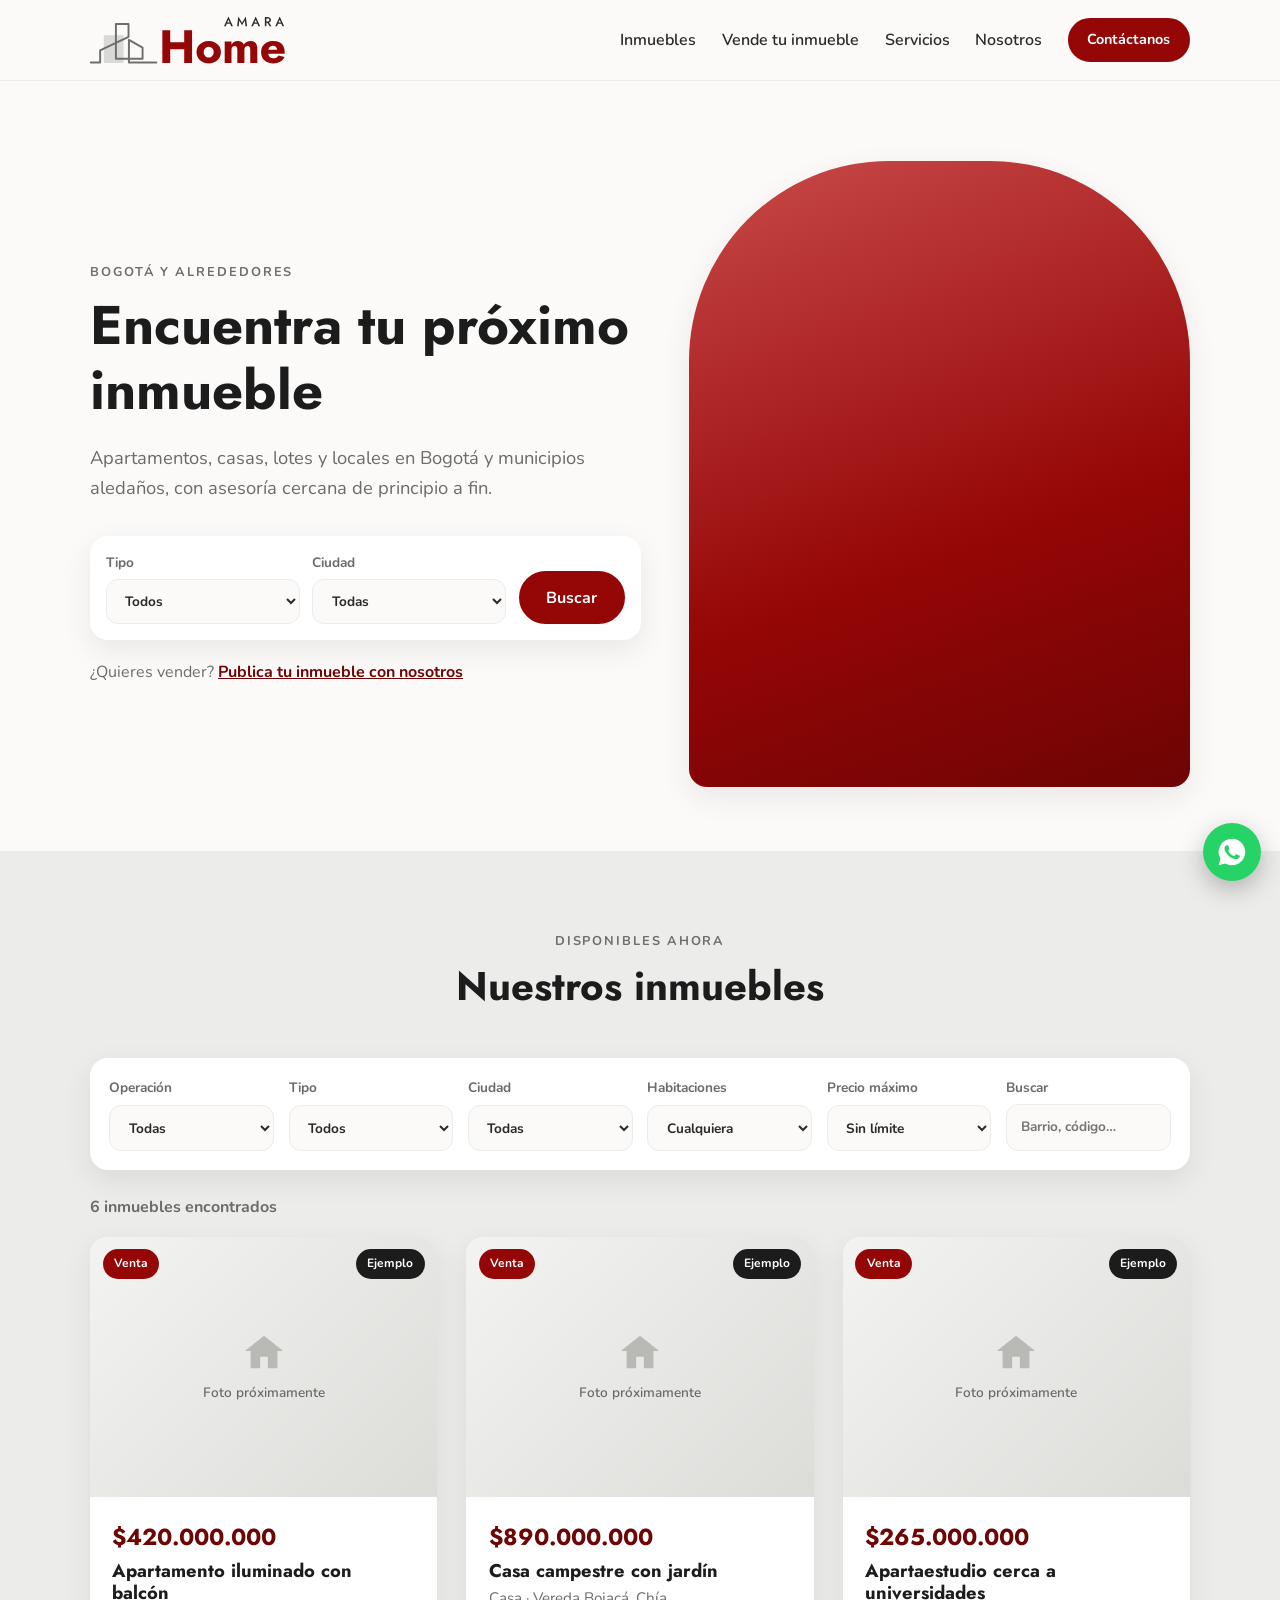
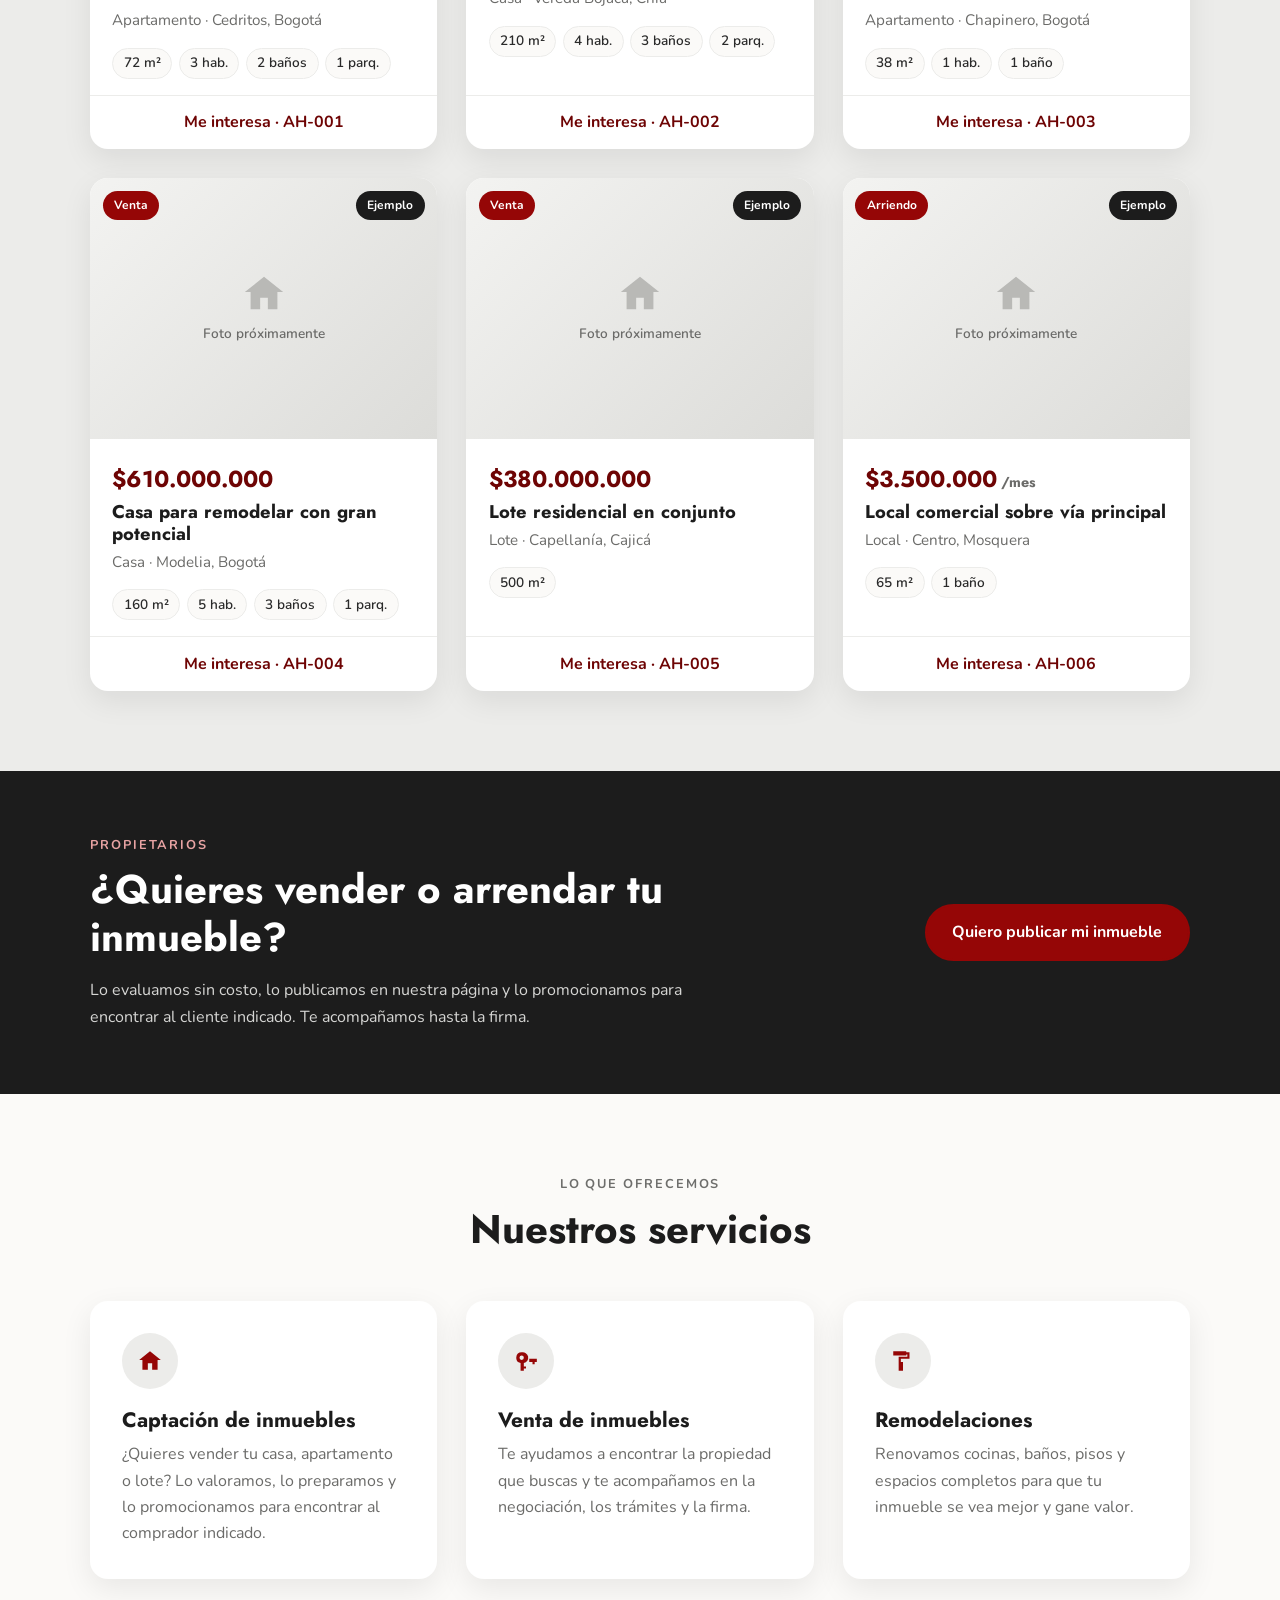
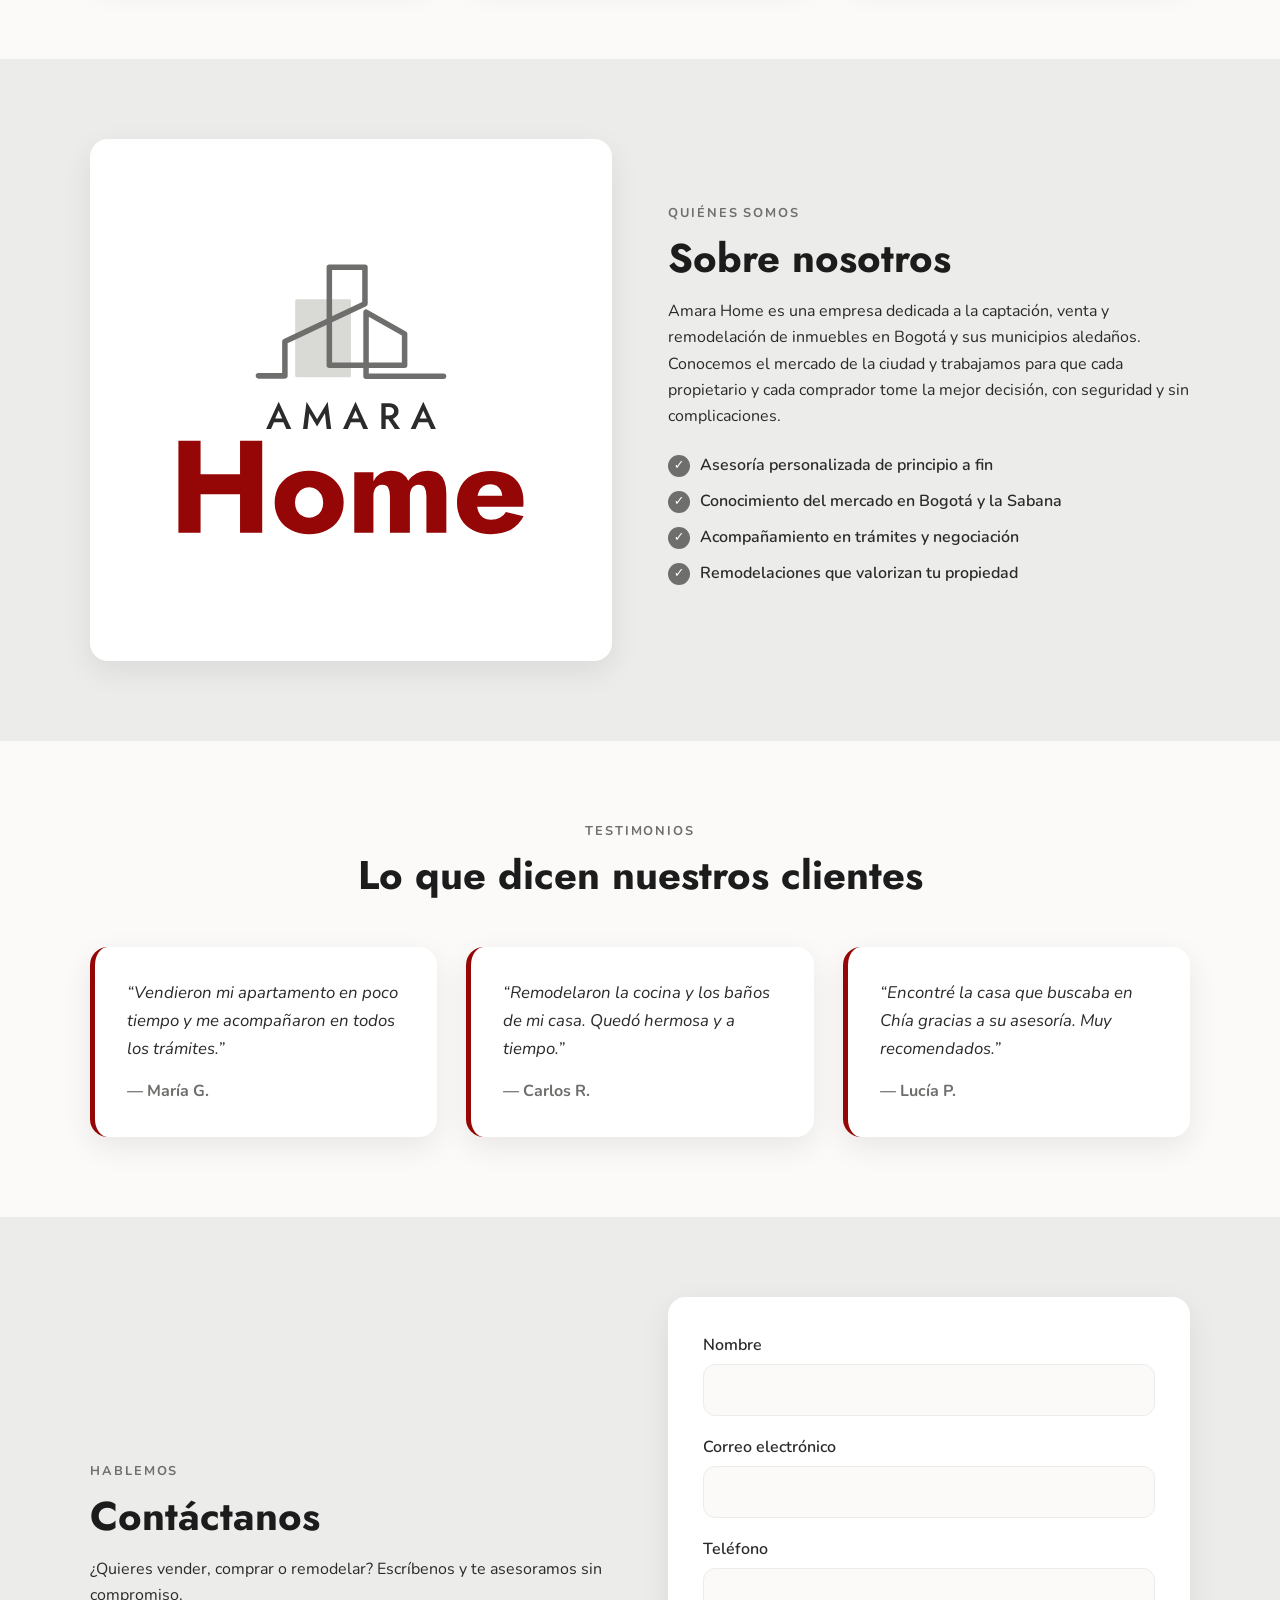
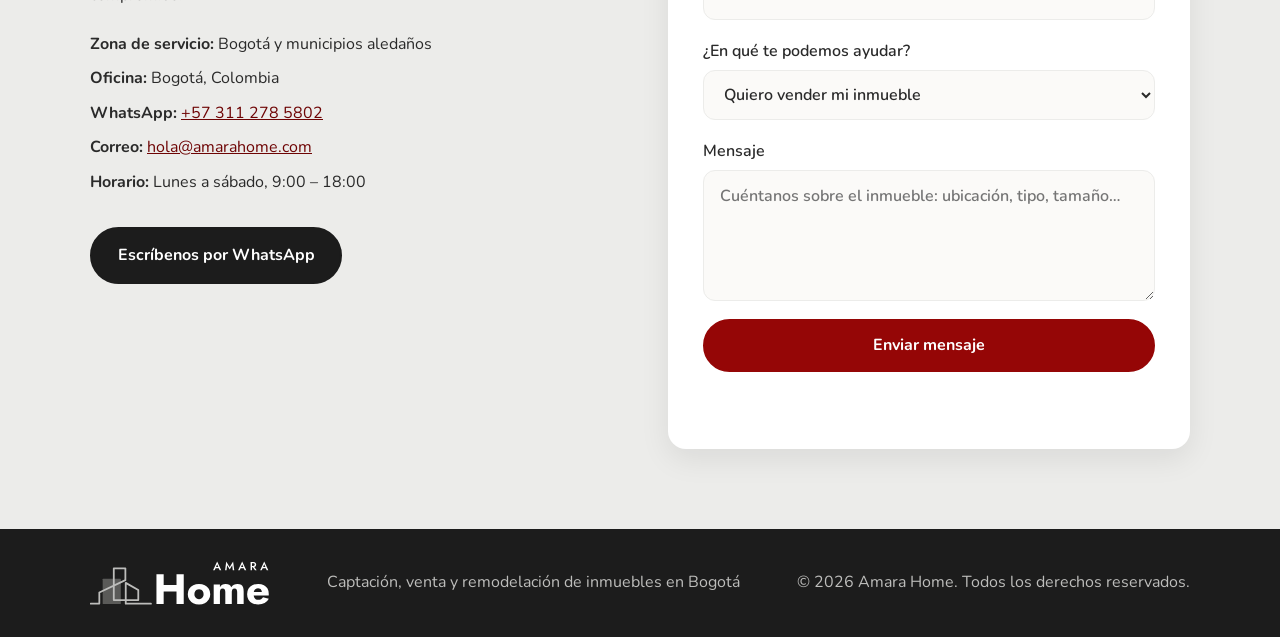
==== index.html @ 2cfbc190 "Usar el WhatsApp real de Amara Home (+57 311 278 5802) Actualiza la página, el manual de marca y los" ====
<!DOCTYPE html>
<html lang="es">
<head>
  <meta charset="UTF-8">
  <meta name="viewport" content="width=device-width, initial-scale=1.0">
  <title>Amara Home | Inmuebles y remodelaciones en Bogotá</title>
  <meta name="description" content="Amara Home: captación, venta y remodelación de inmuebles en Bogotá y municipios aledaños. Te acompañamos en cada paso.">
  <link rel="preconnect" href="https://fonts.googleapis.com">
  <link rel="preconnect" href="https://fonts.gstatic.com" crossorigin>
  <link href="https://fonts.googleapis.com/css2?family=Jost:wght@500;600;700&family=Nunito:wght@400;600;700&display=swap" rel="stylesheet">
  <link rel="icon" type="image/svg+xml" href="img/marca/amara-home-icono-rojo.svg">
  <link rel="icon" type="image/png" sizes="32x32" href="img/marca/favicon-32.png">
  <link rel="apple-touch-icon" href="img/marca/favicon-180.png">
  <meta name="theme-color" content="#950606">
  <link rel="stylesheet" href="styles.css">
</head>
<body>

  <!-- ===== Encabezado ===== -->
  <header class="header">
    <div class="container header__inner">
      <a href="#inicio" class="logo"><img src="img/marca/amara-home-horizontal.svg" alt="Amara Home" class="logo__img"></a>
      <button class="nav-toggle" aria-label="Abrir menú" aria-expanded="false">
        <span></span><span></span><span></span>
      </button>
      <nav class="nav">
        <a href="#inmuebles">Inmuebles</a>
        <a href="#vender">Vende tu inmueble</a>
        <a href="#servicios">Servicios</a>
        <a href="#nosotros">Nosotros</a>
        <a href="#contacto" class="btn btn--small">Contáctanos</a>
      </nav>
    </div>
  </header>

  <main>
    <!-- ===== Portada ===== -->
    <section class="hero" id="inicio">
      <div class="container hero__inner">
        <div class="hero__text">
          <p class="eyebrow">Bogotá y alrededores</p>
          <h1>Encuentra tu próximo inmueble</h1>
          <p class="hero__lead">Apartamentos, casas, lotes y locales en Bogotá y municipios aledaños, con asesoría cercana de principio a fin.</p>
          <form class="search" id="hero-search">
            <label class="search__field">Tipo
              <select name="tipo" data-options="tipo"><option value="">Todos</option></select>
            </label>
            <label class="search__field">Ciudad
              <select name="ciudad" data-options="ciudad"><option value="">Todas</option></select>
            </label>
            <button type="submit" class="btn">Buscar</button>
          </form>
          <p class="hero__alt">¿Quieres vender? <a href="#vender">Publica tu inmueble con nosotros</a></p>
        </div>
        <div class="hero__image" role="img" aria-label="Inmueble de Amara Home"></div>
      </div>
    </section>

    <!-- ===== Inmuebles ===== -->
    <section class="section section--alt" id="inmuebles">
      <div class="container">
        <div class="section__head">
          <p class="eyebrow">Disponibles ahora</p>
          <h2>Nuestros inmuebles</h2>
        </div>
        <form class="filters" id="filters">
          <label>Operación
            <select name="operacion" data-options="operacion"><option value="">Todas</option></select>
          </label>
          <label>Tipo
            <select name="tipo" data-options="tipo"><option value="">Todos</option></select>
          </label>
          <label>Ciudad
            <select name="ciudad" data-options="ciudad"><option value="">Todas</option></select>
          </label>
          <label>Habitaciones
            <select name="habitaciones">
              <option value="">Cualquiera</option>
              <option value="1">1 o más</option>
              <option value="2">2 o más</option>
              <option value="3">3 o más</option>
              <option value="4">4 o más</option>
            </select>
          </label>
          <label>Precio máximo
            <select name="precioMax">
              <option value="">Sin límite</option>
              <option value="300000000">$300 millones</option>
              <option value="500000000">$500 millones</option>
              <option value="800000000">$800 millones</option>
              <option value="1200000000">$1.200 millones</option>
            </select>
          </label>
          <label>Buscar
            <input type="search" name="texto" placeholder="Barrio, código…">
          </label>
        </form>
        <p class="results-count" id="results-count" role="status"></p>
        <div class="listings" id="listings"></div>
      </div>
    </section>

    <!-- ===== Vende tu inmueble ===== -->
    <section class="cta" id="vender">
      <div class="container cta__inner">
        <div>
          <p class="eyebrow">Propietarios</p>
          <h2>¿Quieres vender o arrendar tu inmueble?</h2>
          <p>Lo evaluamos sin costo, lo publicamos en nuestra página y lo promocionamos para encontrar al cliente indicado. Te acompañamos hasta la firma.</p>
        </div>
        <a class="btn" href="#contacto" data-interes="Vender mi inmueble">Quiero publicar mi inmueble</a>
      </div>
    </section>

    <!-- ===== Servicios ===== -->
    <section class="section" id="servicios">
      <div class="container">
        <div class="section__head">
          <p class="eyebrow">Lo que ofrecemos</p>
          <h2>Nuestros servicios</h2>
        </div>
        <div class="cards">
          <article class="card">
            <div class="card__icon" aria-hidden="true">
              <svg viewBox="0 0 24 24"><path d="M12 3 2 11h3v9h5v-6h4v6h5v-9h3z"/></svg>
            </div>
            <h3>Captación de inmuebles</h3>
            <p>¿Quieres vender tu casa, apartamento o lote? Lo valoramos, lo preparamos y lo promocionamos para encontrar al comprador indicado.</p>
          </article>
          <article class="card">
            <div class="card__icon" aria-hidden="true">
              <svg viewBox="0 0 24 24"><path d="M8 4a5 5 0 0 0-1 9.9V21h3v-2h2v-2h-2v-3.1A5 5 0 0 0 8 4zm0 3a2 2 0 1 1 0 4 2 2 0 0 1 0-4zm7 3h7v3h-2v2h-2v-2h-3z"/></svg>
            </div>
            <h3>Venta de inmuebles</h3>
            <p>Te ayudamos a encontrar la propiedad que buscas y te acompañamos en la negociación, los trámites y la firma.</p>
          </article>
          <article class="card">
            <div class="card__icon" aria-hidden="true">
              <svg viewBox="0 0 24 24"><path d="M3 3h12v4H3zM15 4h3v6h-8v3h2v8H8v-8h0V8h8V6h-1z"/></svg>
            </div>
            <h3>Remodelaciones</h3>
            <p>Renovamos cocinas, baños, pisos y espacios completos para que tu inmueble se vea mejor y gane valor.</p>
          </article>
        </div>
      </div>
    </section>

    <!-- ===== Nosotros ===== -->
    <section class="section section--alt" id="nosotros">
      <div class="container split">
        <div class="about__image"><img src="img/marca/amara-home-vertical.svg" alt="Logo de Amara Home"></div>
        <div>
          <p class="eyebrow">Quiénes somos</p>
          <h2>Sobre nosotros</h2>
          <p>Amara Home es una empresa dedicada a la captación, venta y remodelación de inmuebles en Bogotá y sus municipios aledaños. Conocemos el mercado de la ciudad y trabajamos para que cada propietario y cada comprador tome la mejor decisión, con seguridad y sin complicaciones.</p>
          <ul class="checklist">
            <li>Asesoría personalizada de principio a fin</li>
            <li>Conocimiento del mercado en Bogotá y la Sabana</li>
            <li>Acompañamiento en trámites y negociación</li>
            <li>Remodelaciones que valorizan tu propiedad</li>
          </ul>
        </div>
      </div>
    </section>

    <!-- ===== Opiniones ===== -->
    <section class="section" id="opiniones">
      <div class="container">
        <div class="section__head">
          <p class="eyebrow">Testimonios</p>
          <h2>Lo que dicen nuestros clientes</h2>
        </div>
        <div class="cards">
          <blockquote class="quote">
            <p>“Vendieron mi apartamento en poco tiempo y me acompañaron en todos los trámites.”</p>
            <cite>— María G.</cite>
          </blockquote>
          <blockquote class="quote">
            <p>“Remodelaron la cocina y los baños de mi casa. Quedó hermosa y a tiempo.”</p>
            <cite>— Carlos R.</cite>
          </blockquote>
          <blockquote class="quote">
            <p>“Encontré la casa que buscaba en Chía gracias a su asesoría. Muy recomendados.”</p>
            <cite>— Lucía P.</cite>
          </blockquote>
        </div>
      </div>
    </section>

    <!-- ===== Contacto ===== -->
    <section class="section section--alt" id="contacto">
      <div class="container split">
        <div>
          <p class="eyebrow">Hablemos</p>
          <h2>Contáctanos</h2>
          <p>¿Quieres vender, comprar o remodelar? Escríbenos y te asesoramos sin compromiso.</p>
          <ul class="contact-list">
            <li><strong>Zona de servicio:</strong> Bogotá y municipios aledaños</li>
            <li><strong>Oficina:</strong> Bogotá, Colombia</li>
            <li><strong>WhatsApp:</strong> <a href="https://wa.me/573112785802" data-whatsapp target="_blank" rel="noopener">+57 311 278 5802</a></li>
            <li><strong>Correo:</strong> <a href="mailto:hola@amarahome.com">hola@amarahome.com</a></li>
            <li><strong>Horario:</strong> Lunes a sábado, 9:00 – 18:00</li>
          </ul>
          <a class="btn btn--whatsapp" data-whatsapp href="https://wa.me/573112785802" target="_blank" rel="noopener">Escríbenos por WhatsApp</a>
        </div>
        <form class="form" id="contact-form">
          <label>Nombre
            <input type="text" name="nombre" required>
          </label>
          <label>Correo electrónico
            <input type="email" name="correo" required>
          </label>
          <label>Teléfono
            <input type="tel" name="telefono">
          </label>
          <label>¿En qué te podemos ayudar?
            <select name="interes" required>
              <option value="Vender mi inmueble">Quiero vender mi inmueble</option>
              <option value="Comprar un inmueble">Quiero comprar o arrendar un inmueble</option>
              <option value="Remodelación">Quiero remodelar</option>
              <option value="Otra consulta">Otra consulta</option>
            </select>
          </label>
          <label>Mensaje
            <textarea name="mensaje" rows="4" placeholder="Cuéntanos sobre el inmueble: ubicación, tipo, tamaño…" required></textarea>
          </label>
          <button type="submit" class="btn">Enviar mensaje</button>
          <p class="form__note" id="form-note" role="status"></p>
        </form>
      </div>
    </section>
  </main>

  <!-- ===== Pie de página ===== -->
  <footer class="footer">
    <div class="container footer__inner">
      <img src="img/marca/amara-home-horizontal-blanco.svg" alt="Amara Home" class="footer__logo">
      <p>Captación, venta y remodelación de inmuebles en Bogotá</p>
      <p>&copy; <span id="year"></span> Amara Home. Todos los derechos reservados.</p>
    </div>
  </footer>

  <!-- ===== Botón flotante de WhatsApp ===== -->
  <a class="wa-float" data-whatsapp href="https://wa.me/573112785802" target="_blank" rel="noopener" aria-label="Escríbenos por WhatsApp">
    <svg viewBox="0 0 24 24" aria-hidden="true"><path d="M12 2a10 10 0 0 0-8.6 15.1L2 22l5-1.3A10 10 0 1 0 12 2zm5.3 14.1c-.2.6-1.3 1.2-1.8 1.2-.5.1-1 .2-3.3-.7-2.8-1.1-4.6-4-4.7-4.2-.1-.2-1.1-1.5-1.1-2.9s.7-2 1-2.3c.2-.3.5-.3.7-.3h.5c.2 0 .4 0 .6.5l.8 2c.1.2.1.4 0 .5l-.3.5-.4.4c-.1.1-.3.3-.1.6.2.3.8 1.3 1.7 2.1 1.2 1 2.1 1.3 2.4 1.5.3.1.5.1.6-.1l.9-1.1c.2-.3.4-.2.6-.1l1.9.9c.3.1.5.2.5.3.1.2.1.7-.1 1.3z"/></svg>
  </a>

  <!-- ===== Detalle del inmueble ===== -->
  <dialog class="modal" id="modal" aria-labelledby="modal-title">
    <button class="modal__close" id="modal-close" aria-label="Cerrar">&times;</button>
    <div id="modal-body"></div>
  </dialog>

  <script src="inmuebles.js"></script>
  <script src="script.js"></script>
</body>
</html>
---- styles.css ----
/* ===== Paleta Amara Home: rojo #950606, gris, blanco y negro ===== */
:root {
  --bg: #fbfaf8;
  --gray-light: #ececea;
  --clay: #950606;
  --clay-dark: #6e0404;
  --clay-light: #e8a3a3;
  --gray: #6e6e6c;
  --black: #1c1c1c;
  --text: #2a2a2a;
  --muted: #6b6b69;
  --white: #ffffff;
  --radius: 18px;
  --shadow: 0 10px 30px rgba(0, 0, 0, 0.08);
}

* { box-sizing: border-box; margin: 0; padding: 0; }

html { scroll-behavior: smooth; }

body {
  font-family: "Nunito", system-ui, sans-serif;
  color: var(--text);
  background: var(--bg);
  line-height: 1.65;
}

h1, h2, h3 {
  font-family: "Jost", "Nunito", system-ui, sans-serif;
  color: var(--black);
  line-height: 1.2;
}
h1 { font-size: clamp(2.1rem, 5vw, 3.4rem); }
h2 { font-size: clamp(1.8rem, 4vw, 2.5rem); margin-bottom: 1rem; }
h3 { font-size: 1.3rem; margin-bottom: .5rem; }

a { color: var(--clay-dark); }

.container { width: min(1100px, 100% - 2rem); margin-inline: auto; }

.eyebrow {
  text-transform: uppercase;
  letter-spacing: .15em;
  font-size: .8rem;
  font-weight: 700;
  color: var(--gray);
  margin-bottom: .6rem;
}

/* ===== Botones ===== */
.btn {
  display: inline-block;
  background: var(--clay);
  color: var(--white);
  padding: .85rem 1.6rem;
  border-radius: 999px;
  border: 2px solid var(--clay);
  font-weight: 700;
  font-family: inherit;
  font-size: 1rem;
  text-decoration: none;
  cursor: pointer;
  transition: background .2s, transform .2s;
}
.btn:hover { background: var(--clay-dark); border-color: var(--clay-dark); transform: translateY(-2px); }
.btn--outline { background: transparent; color: var(--clay-dark); }
.btn--outline:hover { color: var(--white); }
.btn--small { padding: .5rem 1.1rem; font-size: .9rem; }
.btn--whatsapp { background: var(--black); border-color: var(--black); margin-top: 1.5rem; }
.btn--whatsapp:hover { background: var(--clay-dark); border-color: var(--clay-dark); }

/* ===== Encabezado ===== */
.header {
  position: sticky;
  top: 0;
  z-index: 10;
  background: rgba(251, 250, 248, .92);
  backdrop-filter: blur(8px);
  border-bottom: 1px solid var(--gray-light);
}
.header__inner { display: flex; align-items: center; justify-content: space-between; padding: 1rem 0; }
.logo {
  font-family: "Jost", system-ui, sans-serif;
  font-size: 1.5rem;
  font-weight: 700;
  color: var(--black);
  text-decoration: none;
}
.logo span { color: var(--clay); }
.logo__img { display: block; height: 48px; width: auto; }
.nav { display: flex; align-items: center; gap: 1.6rem; }
.nav a:not(.btn) { color: var(--text); text-decoration: none; font-weight: 600; }
.nav a:not(.btn):hover { color: var(--clay); }

.nav-toggle { display: none; background: none; border: 0; cursor: pointer; padding: .4rem; }
.nav-toggle span { display: block; width: 24px; height: 2px; margin: 5px 0; background: var(--black); transition: .3s; }

/* ===== Portada ===== */
.hero { padding: 5rem 0 4rem; }
.hero__inner { display: grid; grid-template-columns: 1.1fr 1fr; gap: 3rem; align-items: center; }
.hero__lead { font-size: 1.15rem; color: var(--muted); margin: 1.2rem 0 2rem; }
.hero__actions { display: flex; gap: 1rem; flex-wrap: wrap; }
.hero__image {
  aspect-ratio: 4 / 5;
  border-radius: 200px 200px var(--radius) var(--radius);
  box-shadow: var(--shadow);
  /* Reemplaza por: background: url("img/portada.jpg") center/cover; */
  background: linear-gradient(160deg, #c94a4a, var(--clay) 60%, var(--clay-dark));
}

/* ===== Secciones ===== */
.section { padding: 5rem 0; }
.section--alt { background: var(--gray-light); }
.section__head { text-align: center; margin-bottom: 3rem; }

.split { display: grid; grid-template-columns: 1fr 1fr; gap: 3.5rem; align-items: center; }
.split > * { min-width: 0; }
.about__image {
  aspect-ratio: 1;
  border-radius: var(--radius);
  box-shadow: var(--shadow);
  background: var(--white);
  display: grid;
  place-items: center;
  padding: 16%;
}
.about__image img { width: 100%; height: auto; }

.checklist { list-style: none; margin-top: 1.4rem; }
.checklist li { padding-left: 2rem; position: relative; margin-bottom: .6rem; font-weight: 600; }
.checklist li::before {
  content: "✓";
  position: absolute;
  left: 0;
  width: 1.4rem;
  height: 1.4rem;
  border-radius: 50%;
  background: var(--gray);
  color: var(--white);
  font-size: .8rem;
  display: grid;
  place-items: center;
  top: .15rem;
}

/* ===== Tarjetas ===== */
.cards { display: grid; grid-template-columns: repeat(auto-fit, minmax(260px, 1fr)); gap: 1.8rem; }
.card {
  background: var(--white);
  padding: 2rem;
  border-radius: var(--radius);
  box-shadow: var(--shadow);
  transition: transform .25s;
}
.card:hover { transform: translateY(-6px); }
.card p { color: var(--muted); }
.card__icon {
  width: 56px;
  height: 56px;
  border-radius: 50%;
  background: var(--gray-light);
  display: grid;
  place-items: center;
  margin-bottom: 1.2rem;
}
.card__icon svg { width: 26px; height: 26px; fill: var(--clay); }

/* ===== Cómo trabajamos ===== */
.steps { list-style: none; display: grid; grid-template-columns: repeat(auto-fit, minmax(220px, 1fr)); gap: 1.8rem; counter-reset: none; }
.step { text-align: center; padding: 0 .5rem; }
.step p { color: var(--muted); }
.step__num {
  display: grid;
  place-items: center;
  width: 54px;
  height: 54px;
  margin: 0 auto 1rem;
  border-radius: 50%;
  background: var(--clay);
  color: var(--white);
  font-family: "Jost", system-ui, sans-serif;
  font-size: 1.4rem;
  font-weight: 700;
}

/* ===== Buscador de la portada ===== */
.search {
  display: grid;
  grid-template-columns: 1fr 1fr auto;
  gap: .8rem;
  align-items: end;
  background: var(--white);
  padding: 1rem;
  border-radius: var(--radius);
  box-shadow: var(--shadow);
}
.search__field { display: grid; gap: .3rem; font-size: .85rem; font-weight: 700; color: var(--muted); }
.hero__alt { margin-top: 1.2rem; color: var(--muted); }
.hero__alt a { font-weight: 700; }

select, .filters input {
  font: inherit;
  width: 100%;
  padding: .7rem .9rem;
  border: 1.5px solid var(--gray-light);
  border-radius: 12px;
  background: var(--bg);
  color: var(--text);
}
select:focus, .filters input:focus { outline: none; border-color: var(--clay); }

/* ===== Catálogo ===== */
.filters {
  display: grid;
  grid-template-columns: repeat(6, 1fr);
  gap: .9rem;
  background: var(--white);
  padding: 1.2rem;
  border-radius: var(--radius);
  box-shadow: var(--shadow);
}
.filters label { display: grid; gap: .3rem; font-size: .85rem; font-weight: 700; color: var(--muted); }
.results-count { margin: 1.5rem 0 1rem; font-weight: 700; color: var(--muted); }

.listings { display: grid; grid-template-columns: repeat(auto-fill, minmax(300px, 1fr)); gap: 1.8rem; }
.listings__empty { grid-column: 1 / -1; text-align: center; padding: 2rem; background: var(--white); border-radius: var(--radius); }

.listing {
  background: var(--white);
  border-radius: var(--radius);
  box-shadow: var(--shadow);
  overflow: hidden;
  display: flex;
  flex-direction: column;
  transition: transform .25s;
}
.listing:hover { transform: translateY(-6px); }
.listing__open {
  all: unset;
  cursor: pointer;
  display: flex;
  flex-direction: column;
  justify-content: flex-start;
  flex: 1;
}
.listing__open:focus-visible { outline: 3px solid var(--clay); outline-offset: -3px; }
.listing__photo { position: relative; aspect-ratio: 4 / 3; background: var(--gray-light); }
.listing__photo img, .modal__main img { width: 100%; height: 100%; object-fit: cover; display: block; }
.photo-placeholder {
  width: 100%;
  height: 100%;
  display: grid;
  place-content: center;
  justify-items: center;
  gap: .4rem;
  color: var(--muted);
  font-size: .85rem;
  font-weight: 600;
  background: linear-gradient(135deg, #f3f3f1, #dcdcd9);
}
.photo-placeholder svg { width: 46px; height: 46px; fill: #b9b9b6; }
.badge {
  position: absolute;
  top: .8rem;
  left: .8rem;
  background: var(--clay);
  color: var(--white);
  font-size: .75rem;
  font-weight: 700;
  padding: .3rem .7rem;
  border-radius: 999px;
}
.badge--sample { left: auto; right: .8rem; background: var(--black); }
.listing__body { padding: 1.3rem 1.4rem 1rem; }
.listing__body h3 { font-size: 1.15rem; margin: .2rem 0 .3rem; }
.listing__price { font-family: "Jost", system-ui, sans-serif; font-size: 1.45rem; font-weight: 700; color: var(--clay-dark); }
.listing__price small { font-size: .9rem; color: var(--muted); }
.listing__place { color: var(--muted); font-size: .95rem; }
.listing__features { list-style: none; display: flex; flex-wrap: wrap; gap: .4rem; margin-top: .9rem; }
.listing__features li {
  background: var(--bg);
  border: 1px solid var(--gray-light);
  padding: .2rem .65rem;
  border-radius: 999px;
  font-size: .85rem;
  font-weight: 600;
}
.listing__whatsapp {
  display: block;
  text-align: center;
  padding: .85rem;
  border-top: 1px solid var(--gray-light);
  font-weight: 700;
  text-decoration: none;
  color: var(--clay-dark);
}
.listing__whatsapp:hover { background: var(--clay); color: var(--white); }

/* ===== Vende tu inmueble ===== */
.cta { background: var(--black); color: #d6d6d4; padding: 4rem 0; }
.cta h2 { color: var(--white); }
.cta .eyebrow { color: var(--clay-light); }
.cta__inner { display: flex; align-items: center; justify-content: space-between; gap: 2rem; }
.cta__inner > div { max-width: 640px; }
.cta .btn { flex-shrink: 0; }

/* ===== Detalle del inmueble ===== */
.modal {
  border: 0;
  border-radius: var(--radius);
  padding: 0;
  width: min(980px, 100% - 2rem);
  max-height: calc(100% - 2rem);
  margin: auto;
  box-shadow: 0 30px 80px rgba(0, 0, 0, .35);
}
.modal::backdrop { background: rgba(20, 20, 20, .6); }
#modal-body { display: grid; grid-template-columns: 1.2fr 1fr; }
.modal__gallery { background: var(--gray-light); display: flex; flex-direction: column; }
.modal__main { aspect-ratio: 4 / 3; flex: 1; }
.modal__thumbs { display: flex; gap: .5rem; padding: .6rem; overflow-x: auto; }
.modal__thumbs button { border: 0; padding: 0; cursor: pointer; width: 72px; height: 54px; border-radius: 8px; overflow: hidden; flex-shrink: 0; }
.modal__thumbs img { width: 100%; height: 100%; object-fit: cover; }
.modal__info { padding: 2rem; display: grid; gap: .6rem; align-content: start; }
.modal__info h2 { font-size: 1.6rem; margin: 0; }
.modal__info .btn--whatsapp { margin-top: .8rem; text-align: center; }
.modal__close {
  position: absolute;
  top: .7rem;
  right: .7rem;
  z-index: 1;
  width: 40px;
  height: 40px;
  border: 0;
  border-radius: 50%;
  background: var(--white);
  box-shadow: var(--shadow);
  font-size: 1.6rem;
  line-height: 1;
  cursor: pointer;
}

/* ===== WhatsApp flotante ===== */
.wa-float {
  position: fixed;
  right: 1.2rem;
  bottom: 1.2rem;
  z-index: 20;
  width: 58px;
  height: 58px;
  border-radius: 50%;
  background: #25d366;
  display: grid;
  place-items: center;
  box-shadow: 0 8px 24px rgba(0, 0, 0, .25);
  transition: transform .2s;
}
.wa-float:hover { transform: scale(1.08); }
.wa-float svg { width: 32px; height: 32px; fill: var(--white); }

/* ===== Opiniones ===== */
.quote {
  background: var(--white);
  padding: 2rem;
  border-radius: var(--radius);
  box-shadow: var(--shadow);
  border-left: 5px solid var(--clay);
}
.quote p { font-style: italic; font-size: 1.05rem; margin-bottom: 1rem; }
.quote cite { font-style: normal; font-weight: 700; color: var(--gray); }

/* ===== Contacto ===== */
.contact-list { list-style: none; margin-top: 1.4rem; }
.contact-list li { margin-bottom: .5rem; }
.form {
  background: var(--white);
  padding: 2.2rem;
  border-radius: var(--radius);
  box-shadow: var(--shadow);
  display: grid;
  gap: 1.1rem;
}
.form label { display: grid; gap: .35rem; font-weight: 600; }
.form input, .form textarea, .form select {
  font: inherit;
  padding: .75rem 1rem;
  border: 1.5px solid var(--gray-light);
  border-radius: 12px;
  background: var(--bg);
  color: var(--text);
}
.form input:focus, .form textarea:focus, .form select:focus { outline: none; border-color: var(--clay); }
.form__note { color: var(--gray); font-weight: 600; min-height: 1.5em; }

/* ===== Pie ===== */
.footer { background: var(--black); color: #bdbdbb; padding: 2rem 0; }
.footer__inner { display: flex; justify-content: space-between; align-items: center; gap: 1rem; flex-wrap: wrap; }
.footer__logo { height: 44px; width: auto; display: block; }

/* ===== Animación al hacer scroll ===== */
.reveal { opacity: 0; transform: translateY(24px); transition: opacity .7s, transform .7s; }
.reveal.visible { opacity: 1; transform: none; }

/* ===== Móvil ===== */
@media (max-width: 1000px) {
  .filters { grid-template-columns: repeat(3, 1fr); }
}

@media (max-width: 820px) {
  .nav-toggle { display: block; }
  .nav {
    position: absolute;
    top: 100%;
    left: 0;
    right: 0;
    flex-direction: column;
    background: var(--bg);
    padding: 1.5rem;
    gap: 1.2rem;
    border-bottom: 1px solid var(--gray-light);
    display: none;
  }
  .nav.open { display: flex; }
  .nav-toggle[aria-expanded="true"] span:nth-child(1) { transform: translateY(7px) rotate(45deg); }
  .nav-toggle[aria-expanded="true"] span:nth-child(2) { opacity: 0; }
  .nav-toggle[aria-expanded="true"] span:nth-child(3) { transform: translateY(-7px) rotate(-45deg); }

  .hero { padding-top: 3rem; }
  .hero__inner, .split { grid-template-columns: 1fr; gap: 2.5rem; }
  .hero__image { max-width: 380px; width: 100%; margin-inline: auto; }
  .section { padding: 3.5rem 0; }
  .search { grid-template-columns: 1fr 1fr; }
  .search .btn { grid-column: 1 / -1; }
  .filters { grid-template-columns: 1fr 1fr; }
  .listings { grid-template-columns: 1fr; }
  .cta__inner { flex-direction: column; align-items: flex-start; }
  #modal-body { grid-template-columns: 1fr; }
  .modal__info { padding: 1.5rem; }
}

@media (prefers-reduced-motion: reduce) {
  html { scroll-behavior: auto; }
  .reveal { opacity: 1; transform: none; transition: none; }
}
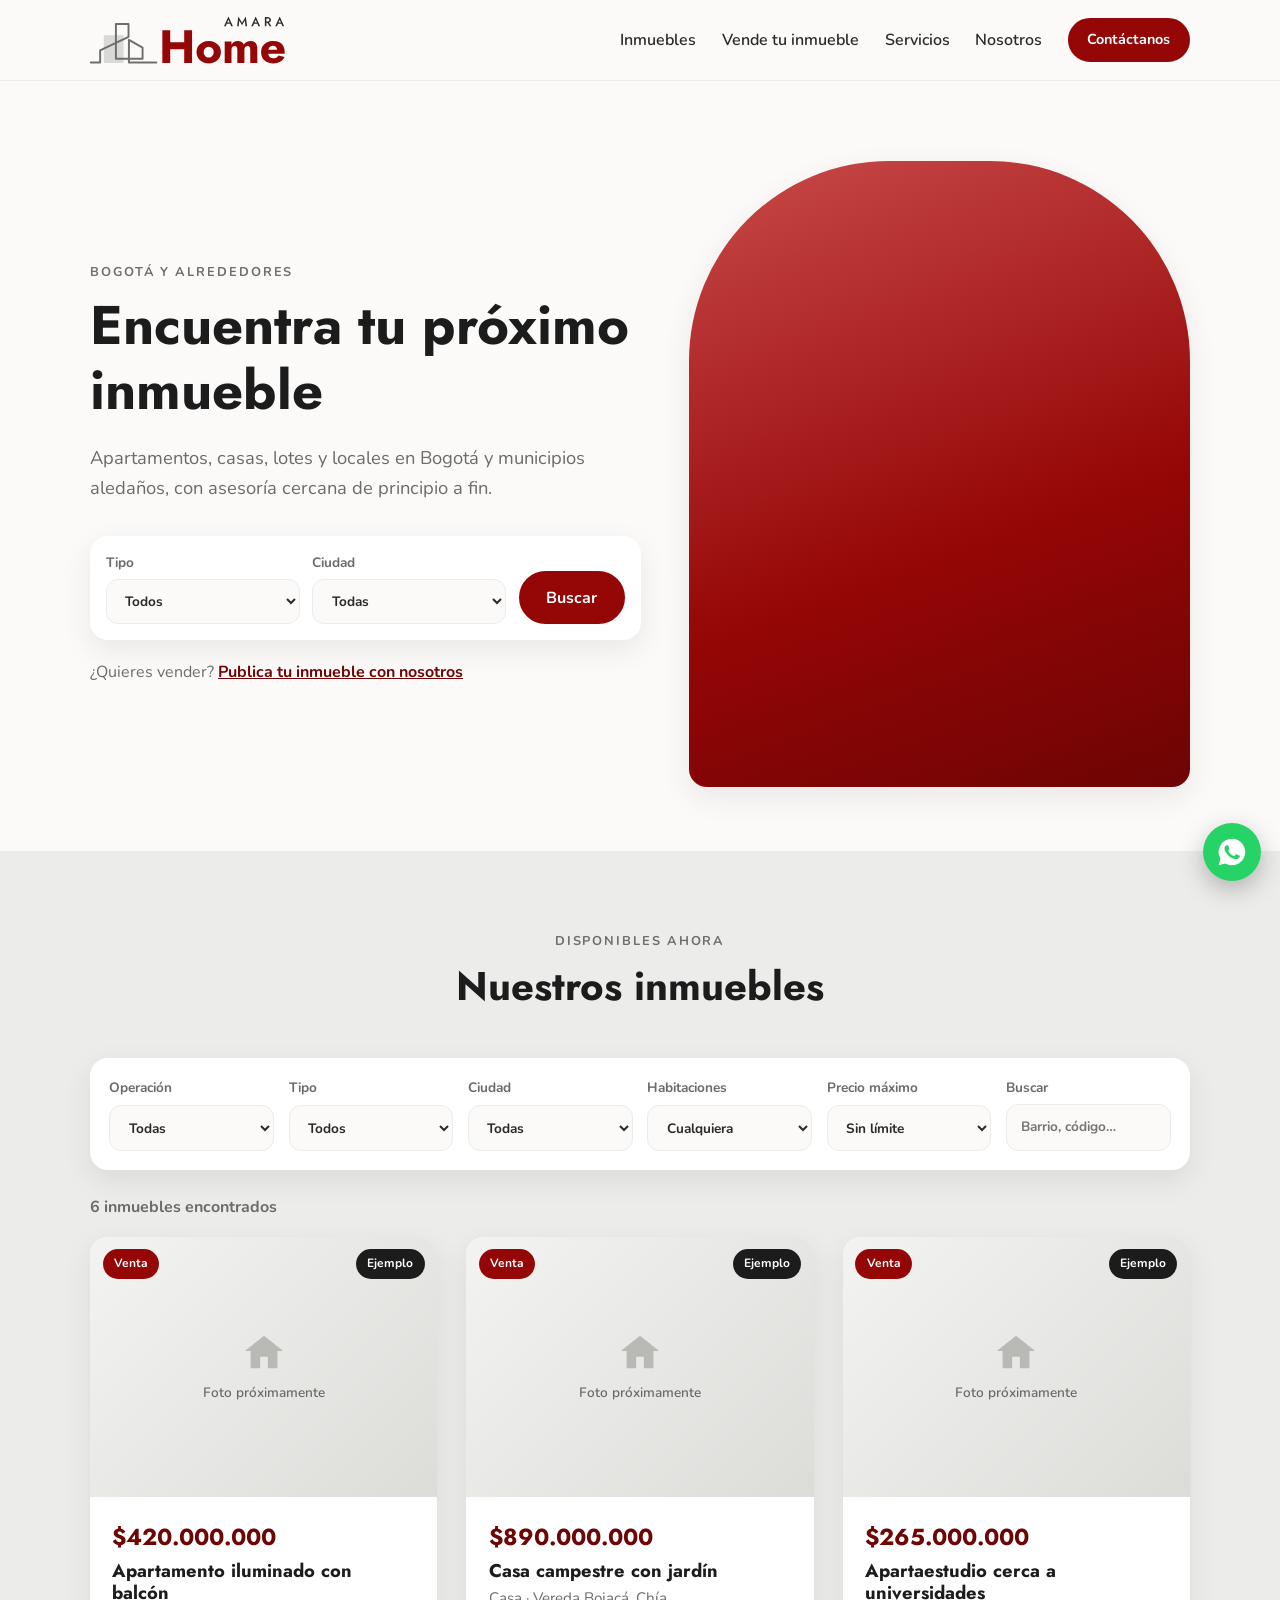
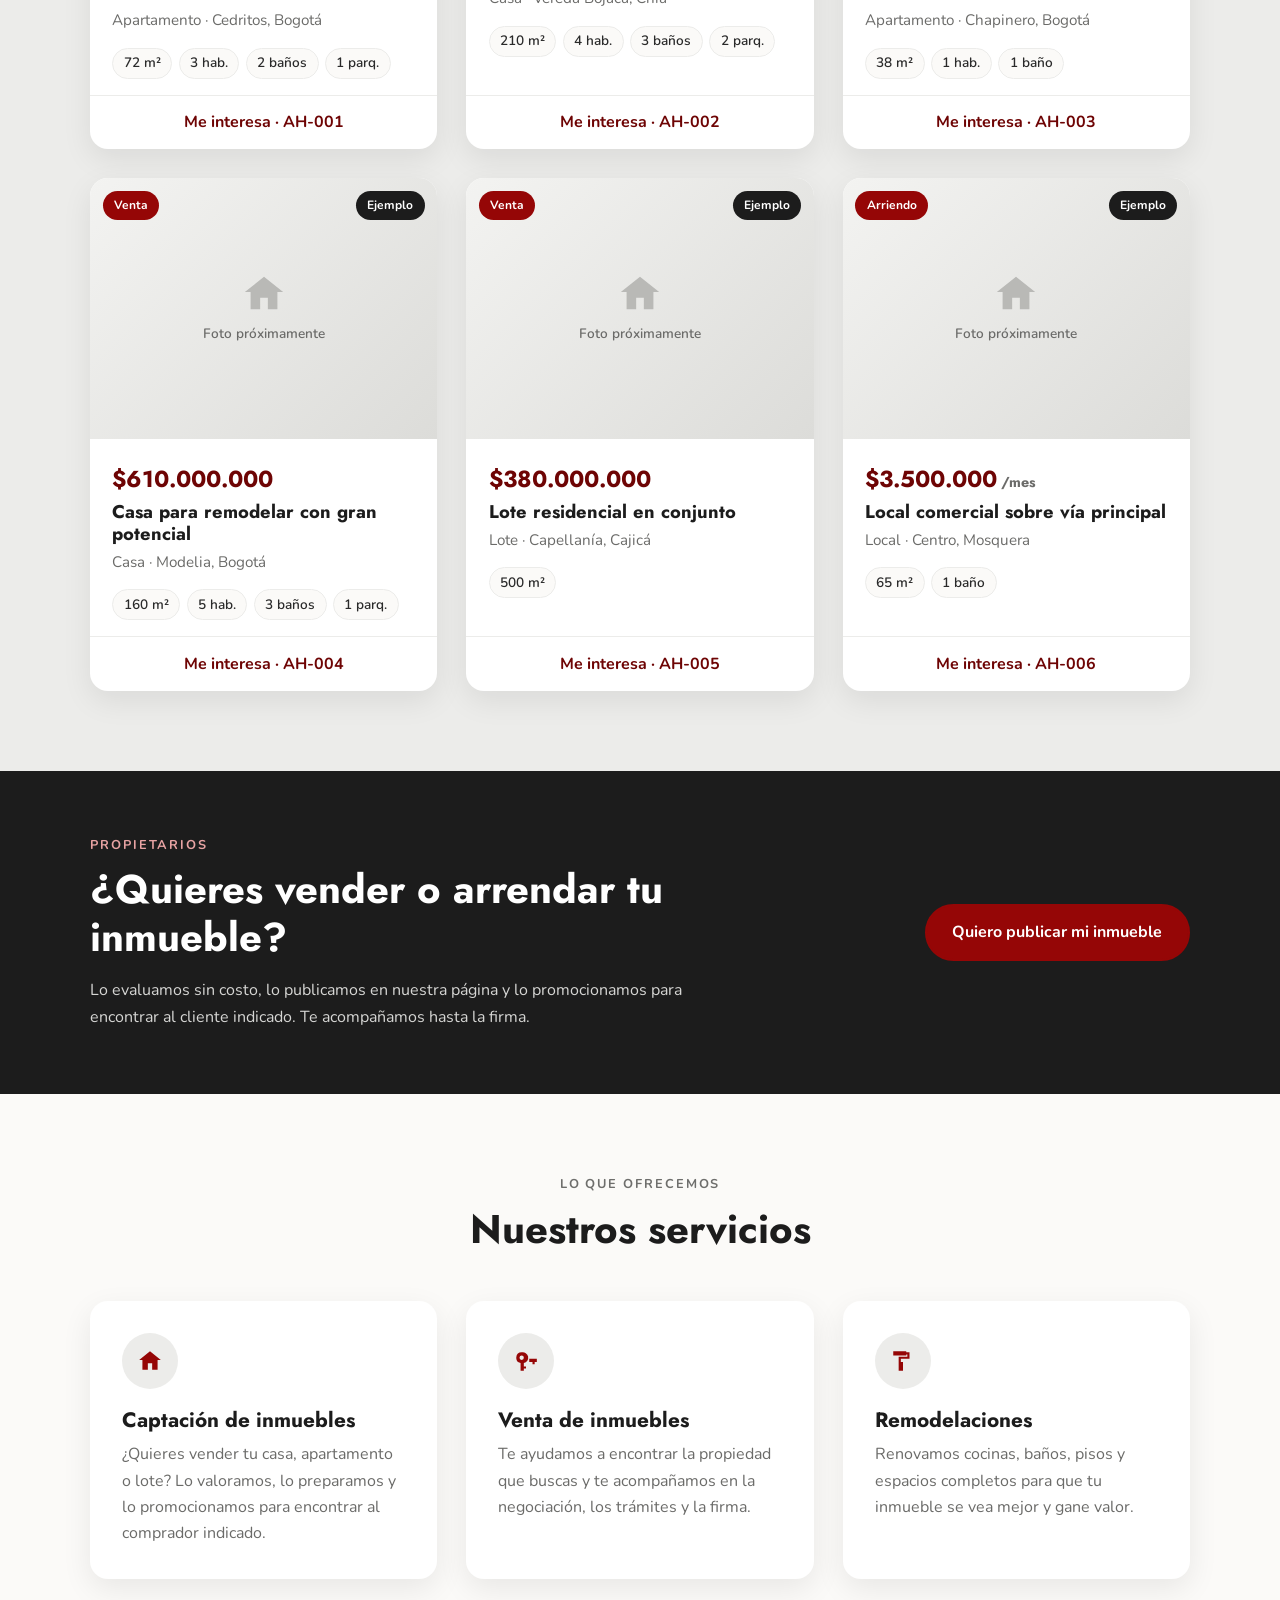
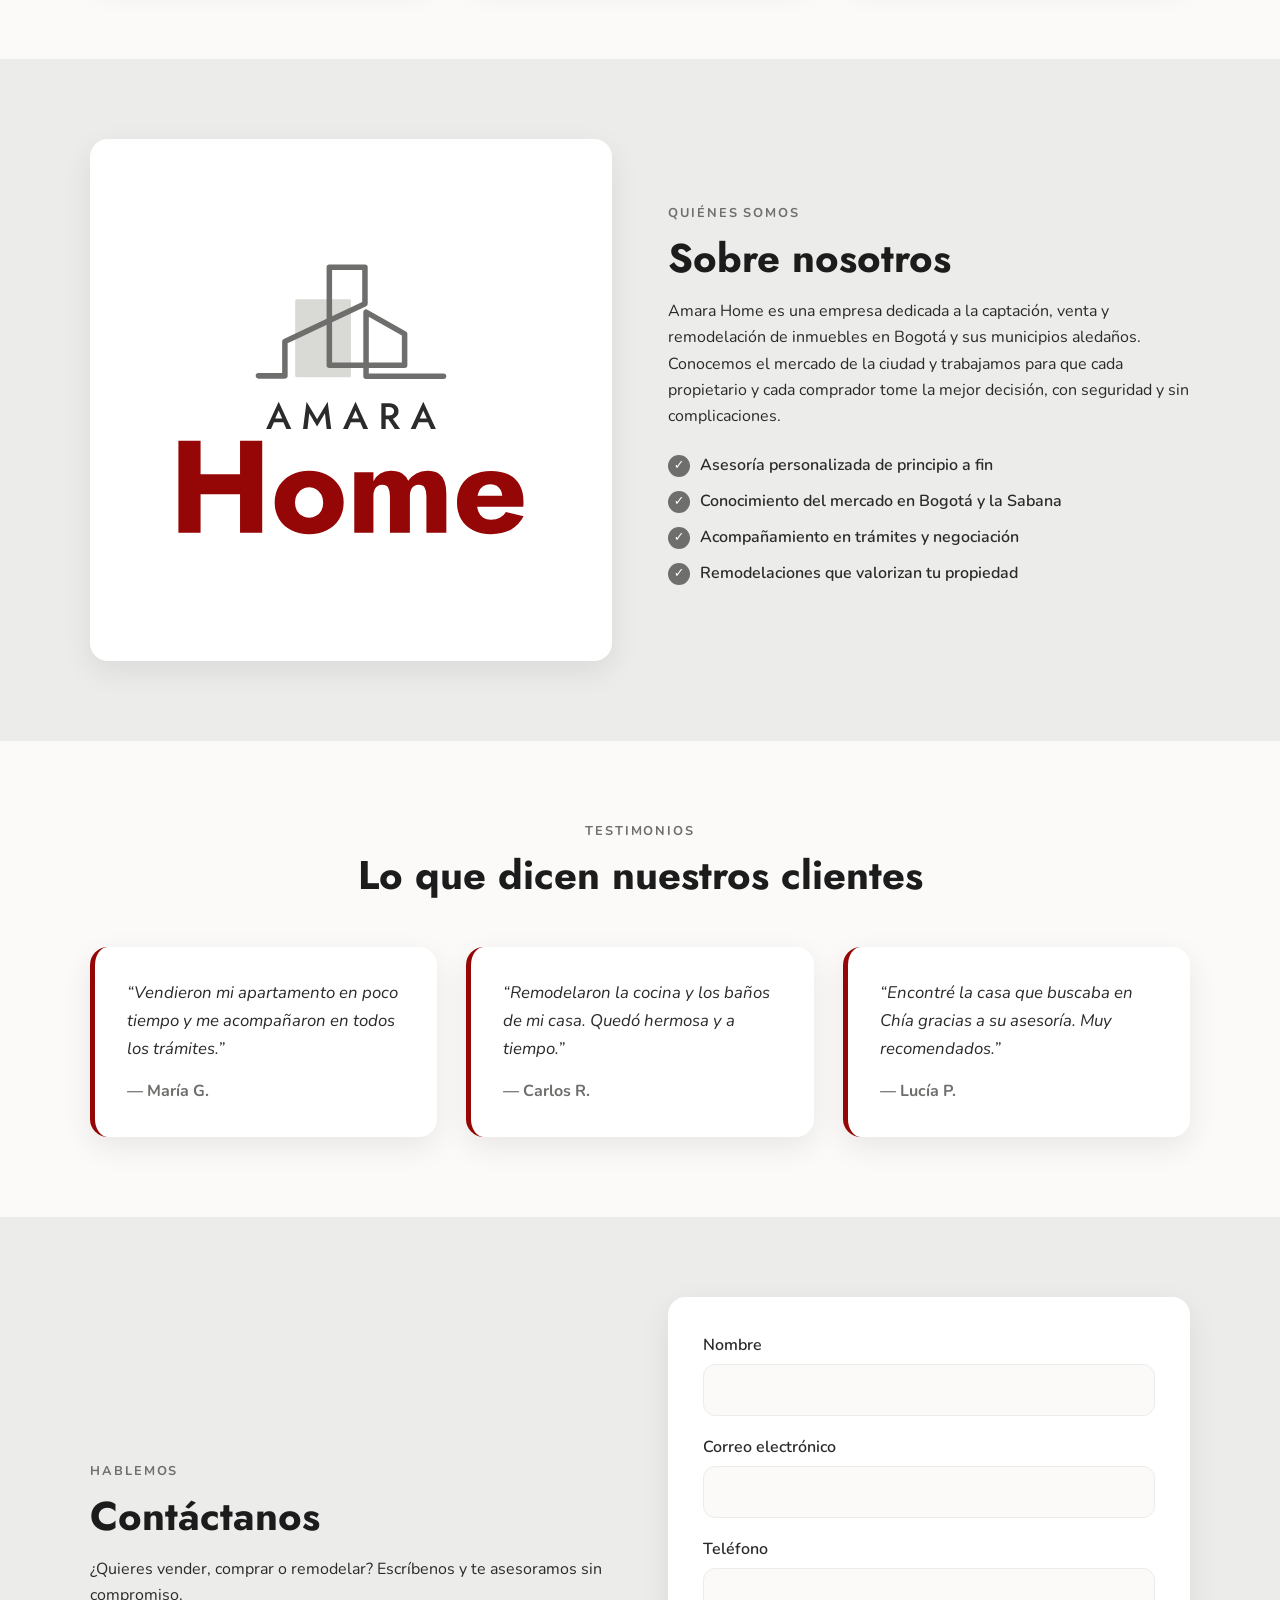
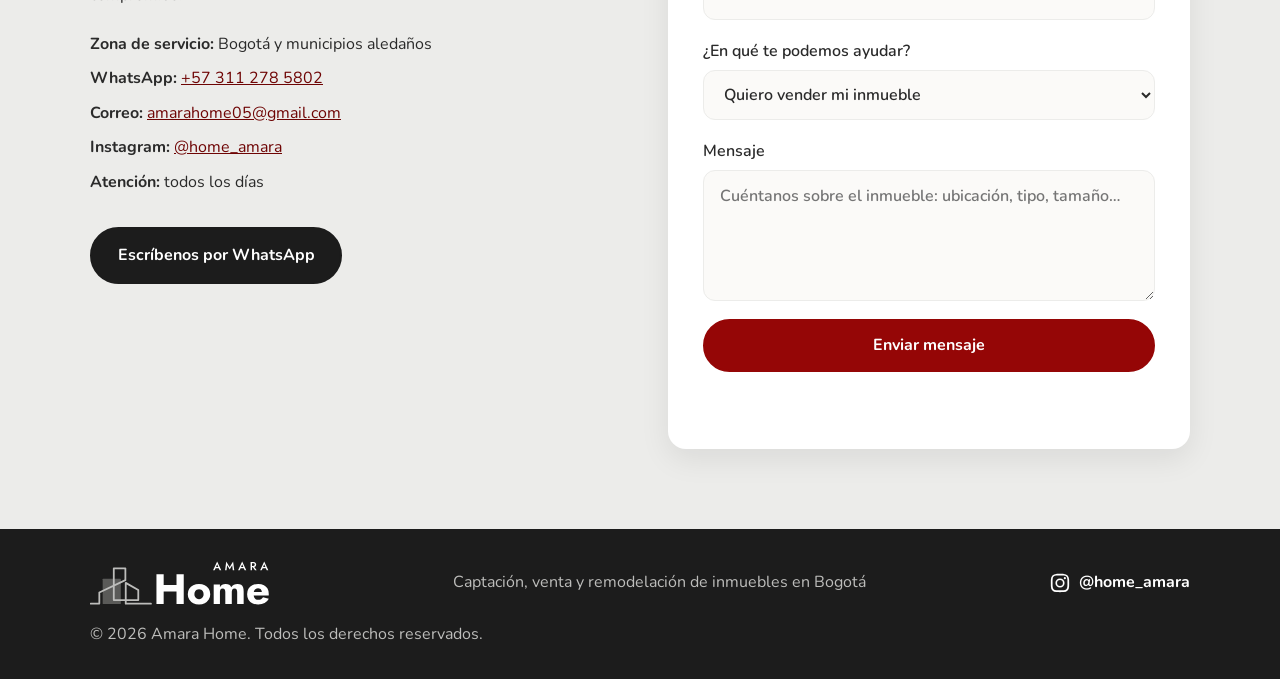
==== commit d9d2e077: "Agregar correo, Instagram y horario de atención reales Co-Authored-By: Claude Opus 5.5 <noreply@anth" ====
--- a/index.html
+++ b/index.html
@@ -196,10 +196,10 @@
           <p>¿Quieres vender, comprar o remodelar? Escríbenos y te asesoramos sin compromiso.</p>
           <ul class="contact-list">
             <li><strong>Zona de servicio:</strong> Bogotá y municipios aledaños</li>
-            <li><strong>Oficina:</strong> Bogotá, Colombia</li>
             <li><strong>WhatsApp:</strong> <a href="https://wa.me/573112785802" data-whatsapp target="_blank" rel="noopener">+57 311 278 5802</a></li>
-            <li><strong>Correo:</strong> <a href="mailto:hola@amarahome.com">hola@amarahome.com</a></li>
-            <li><strong>Horario:</strong> Lunes a sábado, 9:00 – 18:00</li>
+            <li><strong>Correo:</strong> <a href="mailto:amarahome05@gmail.com">amarahome05@gmail.com</a></li>
+            <li><strong>Instagram:</strong> <a href="https://www.instagram.com/home_amara/" target="_blank" rel="noopener">@home_amara</a></li>
+            <li><strong>Atención:</strong> todos los días</li>
           </ul>
           <a class="btn btn--whatsapp" data-whatsapp href="https://wa.me/573112785802" target="_blank" rel="noopener">Escríbenos por WhatsApp</a>
         </div>
@@ -236,6 +236,7 @@
     <div class="container footer__inner">
       <img src="img/marca/amara-home-horizontal-blanco.svg" alt="Amara Home" class="footer__logo">
       <p>Captación, venta y remodelación de inmuebles en Bogotá</p>
+      <a class="footer__ig" href="https://www.instagram.com/home_amara/" target="_blank" rel="noopener"><svg viewBox="0 0 24 24" aria-hidden="true"><path d="M12 7a5 5 0 1 0 0 10 5 5 0 0 0 0-10zm0 8.2a3.2 3.2 0 1 1 0-6.4 3.2 3.2 0 0 1 0 6.4zM17.3 5.5a1.2 1.2 0 1 0 0 2.4 1.2 1.2 0 0 0 0-2.4zM12 2c-2.7 0-3.1 0-4.1.1C4.4 2.2 2.2 4.4 2.1 7.9 2 8.9 2 9.3 2 12s0 3.1.1 4.1c.1 3.5 2.3 5.7 5.8 5.8 1 .1 1.4.1 4.1.1s3.1 0 4.1-.1c3.5-.1 5.7-2.3 5.8-5.8.1-1 .1-1.4.1-4.1s0-3.1-.1-4.1c-.1-3.5-2.3-5.7-5.8-5.8C15.1 2 14.7 2 12 2zm0 1.8c2.7 0 3 0 4 .1 2.6.1 3.9 1.4 4 4 .1 1 .1 1.3.1 4s0 3-.1 4c-.1 2.6-1.4 3.9-4 4-1 .1-1.3.1-4 .1s-3 0-4-.1c-2.6-.1-3.9-1.4-4-4-.1-1-.1-1.3-.1-4s0-3 .1-4c.1-2.6 1.4-3.9 4-4 1-.1 1.3-.1 4-.1z"/></svg>@home_amara</a>
       <p>&copy; <span id="year"></span> Amara Home. Todos los derechos reservados.</p>
     </div>
   </footer>
--- a/styles.css
+++ b/styles.css
@@ -396,6 +396,9 @@
 .footer { background: var(--black); color: #bdbdbb; padding: 2rem 0; }
 .footer__inner { display: flex; justify-content: space-between; align-items: center; gap: 1rem; flex-wrap: wrap; }
 .footer__logo { height: 44px; width: auto; display: block; }
+.footer__ig { display: inline-flex; align-items: center; gap: .5rem; color: var(--white); font-weight: 700; text-decoration: none; }
+.footer__ig svg { width: 22px; height: 22px; fill: currentColor; }
+.footer__ig:hover { color: var(--clay-light); }
 
 /* ===== Animación al hacer scroll ===== */
 .reveal { opacity: 0; transform: translateY(24px); transition: opacity .7s, transform .7s; }
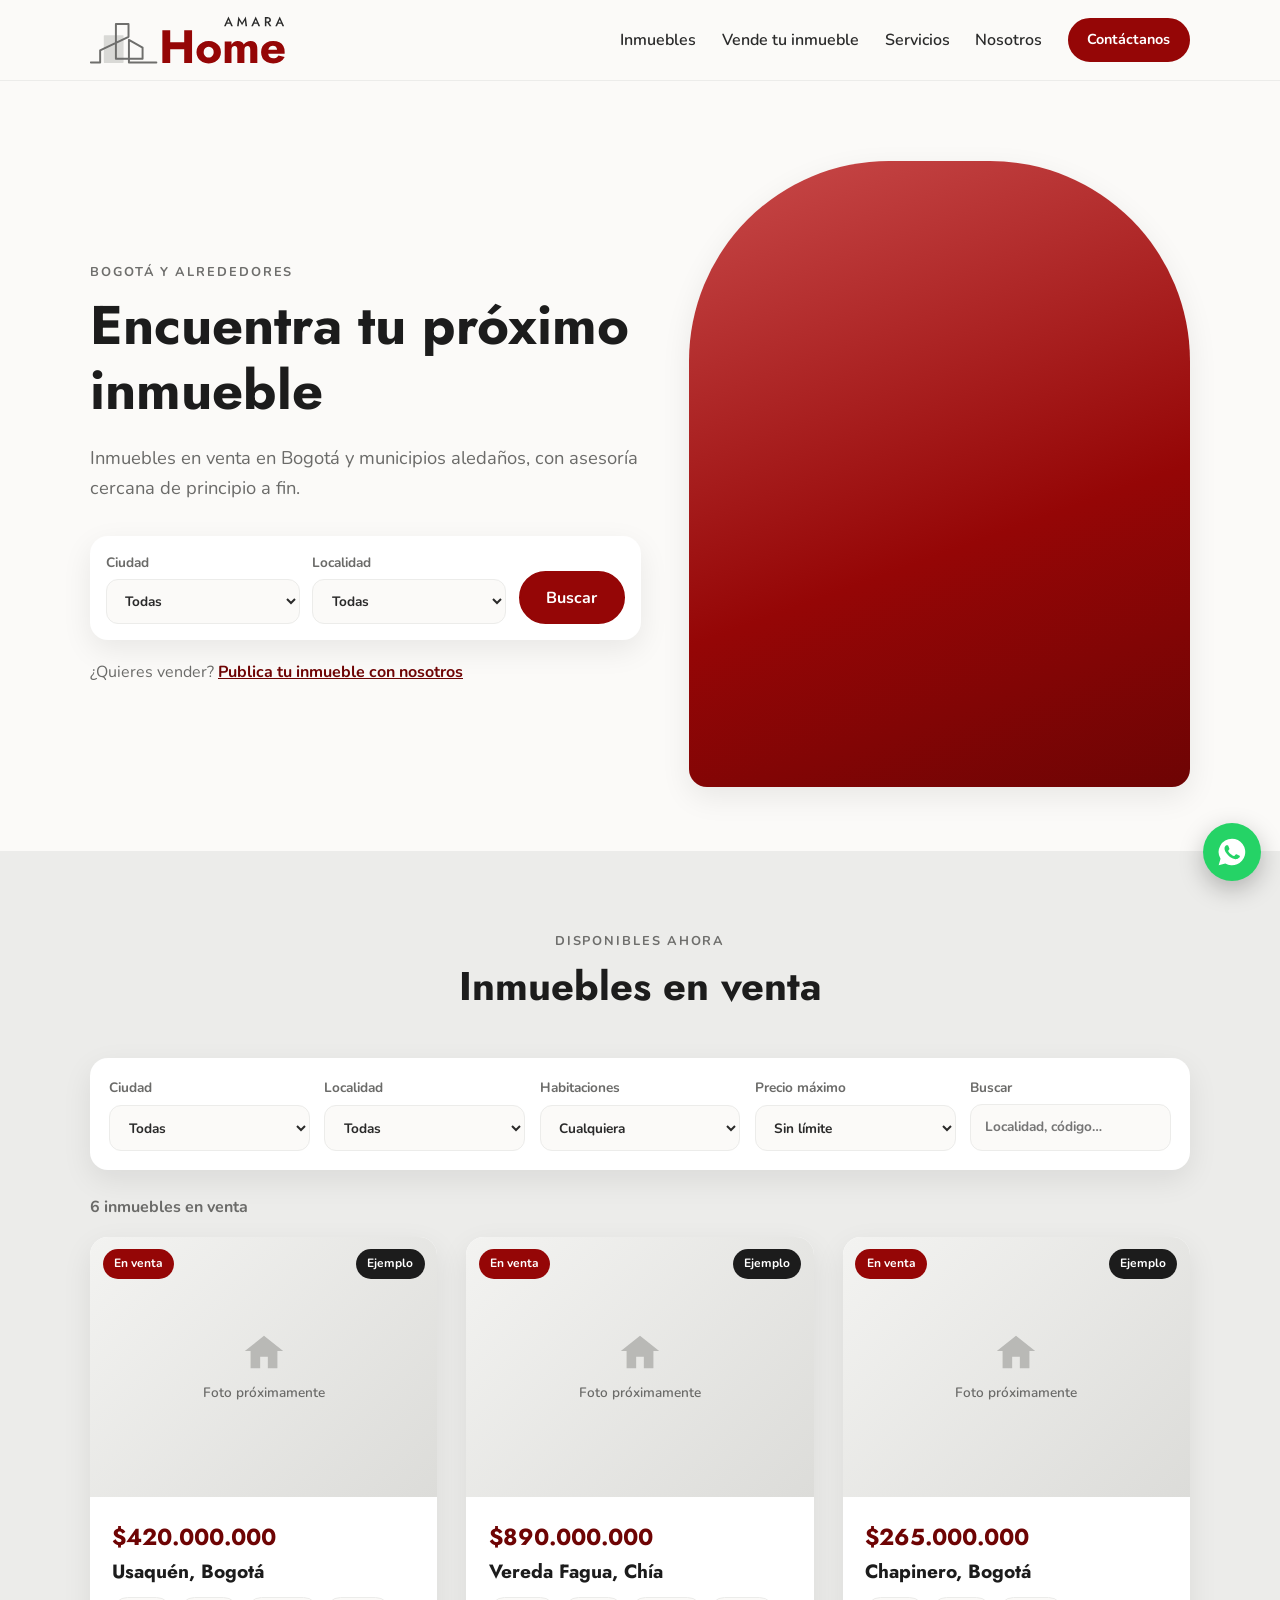
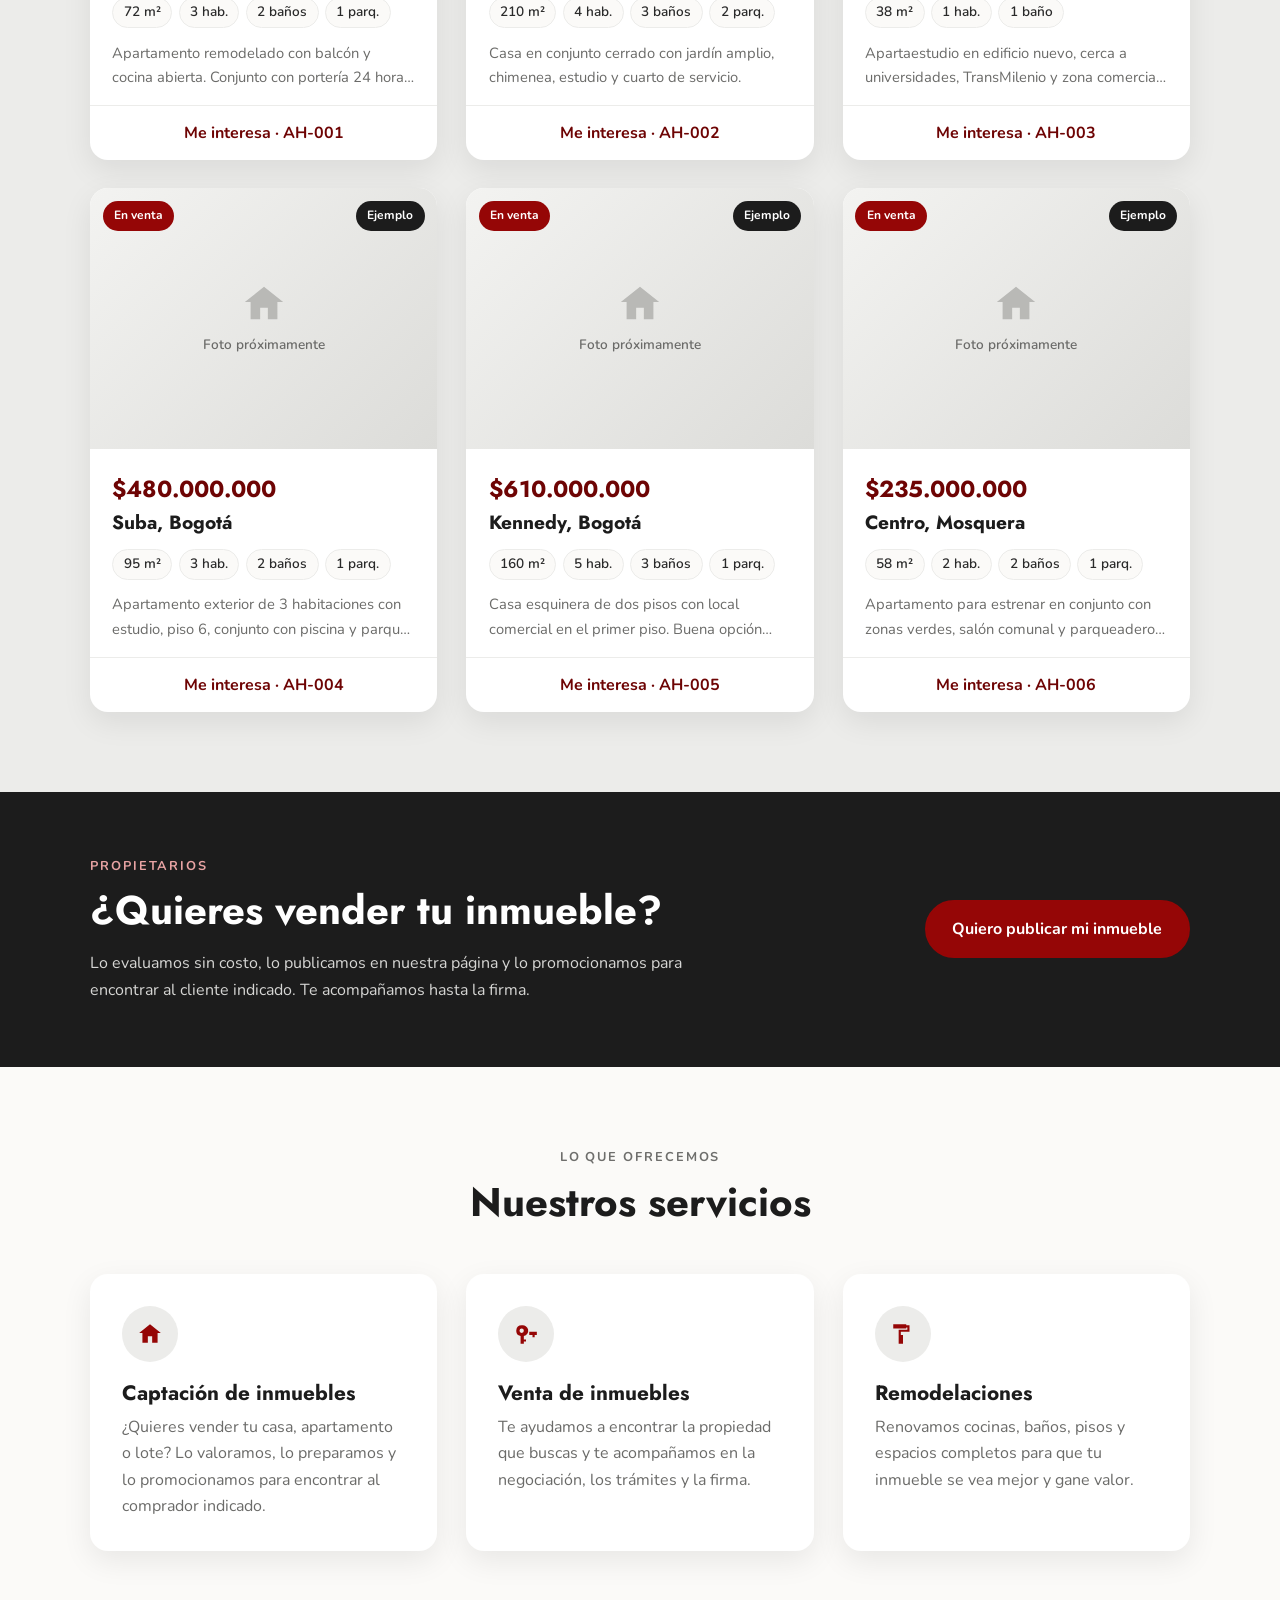
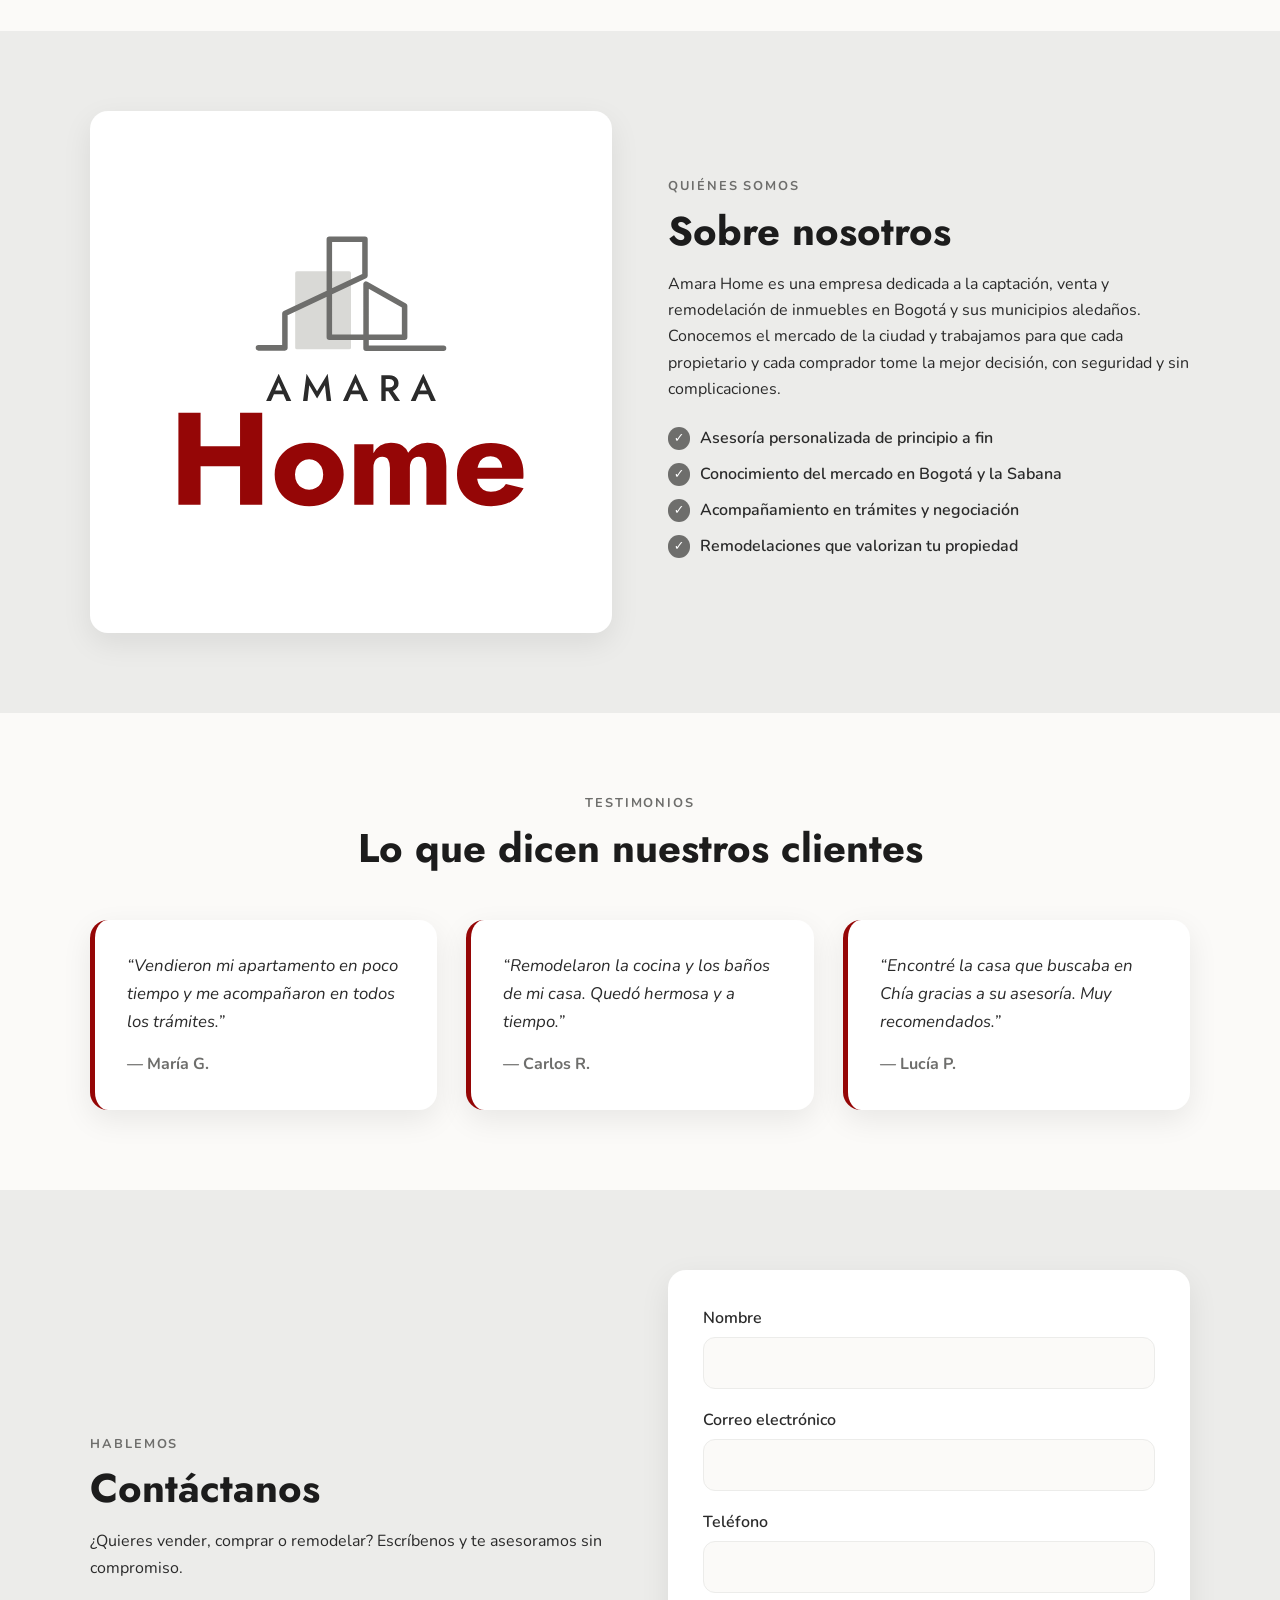
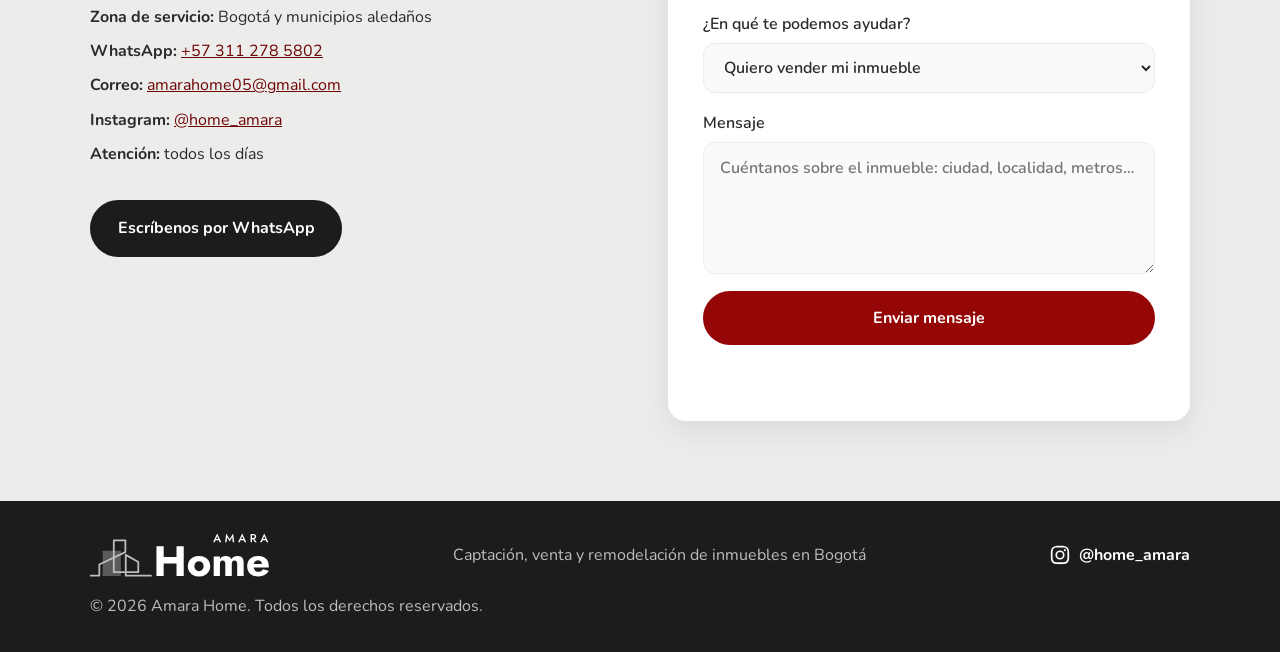
==== commit 52f23f4b: "Ajustar el catálogo a los datos que maneja Amara Home Solo inmuebles en venta, con ciudad, localidad" ====
--- a/index.html
+++ b/index.html
@@ -40,13 +40,13 @@
         <div class="hero__text">
           <p class="eyebrow">Bogotá y alrededores</p>
           <h1>Encuentra tu próximo inmueble</h1>
-          <p class="hero__lead">Apartamentos, casas, lotes y locales en Bogotá y municipios aledaños, con asesoría cercana de principio a fin.</p>
+          <p class="hero__lead">Inmuebles en venta en Bogotá y municipios aledaños, con asesoría cercana de principio a fin.</p>
           <form class="search" id="hero-search">
-            <label class="search__field">Tipo
-              <select name="tipo" data-options="tipo"><option value="">Todos</option></select>
+            <label class="search__field">Ciudad
+              <select name="ciudad" id="hero-ciudad"><option value="">Todas</option></select>
             </label>
-            <label class="search__field">Ciudad
-              <select name="ciudad" data-options="ciudad"><option value="">Todas</option></select>
+            <label class="search__field">Localidad
+              <select name="localidad" id="hero-localidad"><option value="">Todas</option></select>
             </label>
             <button type="submit" class="btn">Buscar</button>
           </form>
@@ -61,17 +61,14 @@
       <div class="container">
         <div class="section__head">
           <p class="eyebrow">Disponibles ahora</p>
-          <h2>Nuestros inmuebles</h2>
+          <h2>Inmuebles en venta</h2>
         </div>
         <form class="filters" id="filters">
-          <label>Operación
-            <select name="operacion" data-options="operacion"><option value="">Todas</option></select>
-          </label>
-          <label>Tipo
-            <select name="tipo" data-options="tipo"><option value="">Todos</option></select>
-          </label>
           <label>Ciudad
-            <select name="ciudad" data-options="ciudad"><option value="">Todas</option></select>
+            <select name="ciudad" id="filtro-ciudad"><option value="">Todas</option></select>
+          </label>
+          <label>Localidad
+            <select name="localidad" id="filtro-localidad"><option value="">Todas</option></select>
           </label>
           <label>Habitaciones
             <select name="habitaciones">
@@ -92,7 +89,7 @@
             </select>
           </label>
           <label>Buscar
-            <input type="search" name="texto" placeholder="Barrio, código…">
+            <input type="search" name="texto" placeholder="Localidad, código…">
           </label>
         </form>
         <p class="results-count" id="results-count" role="status"></p>
@@ -105,7 +102,7 @@
       <div class="container cta__inner">
         <div>
           <p class="eyebrow">Propietarios</p>
-          <h2>¿Quieres vender o arrendar tu inmueble?</h2>
+          <h2>¿Quieres vender tu inmueble?</h2>
           <p>Lo evaluamos sin costo, lo publicamos en nuestra página y lo promocionamos para encontrar al cliente indicado. Te acompañamos hasta la firma.</p>
         </div>
         <a class="btn" href="#contacto" data-interes="Vender mi inmueble">Quiero publicar mi inmueble</a>
@@ -216,13 +213,13 @@
           <label>¿En qué te podemos ayudar?
             <select name="interes" required>
               <option value="Vender mi inmueble">Quiero vender mi inmueble</option>
-              <option value="Comprar un inmueble">Quiero comprar o arrendar un inmueble</option>
+              <option value="Comprar un inmueble">Quiero comprar un inmueble</option>
               <option value="Remodelación">Quiero remodelar</option>
               <option value="Otra consulta">Otra consulta</option>
             </select>
           </label>
           <label>Mensaje
-            <textarea name="mensaje" rows="4" placeholder="Cuéntanos sobre el inmueble: ubicación, tipo, tamaño…" required></textarea>
+            <textarea name="mensaje" rows="4" placeholder="Cuéntanos sobre el inmueble: ciudad, localidad, metros…" required></textarea>
           </label>
           <button type="submit" class="btn">Enviar mensaje</button>
           <p class="form__note" id="form-note" role="status"></p>
--- a/styles.css
+++ b/styles.css
@@ -212,7 +212,7 @@
 /* ===== Catálogo ===== */
 .filters {
   display: grid;
-  grid-template-columns: repeat(6, 1fr);
+  grid-template-columns: repeat(5, 1fr);
   gap: .9rem;
   background: var(--white);
   padding: 1.2rem;
@@ -272,10 +272,19 @@
 }
 .badge--sample { left: auto; right: .8rem; background: var(--black); }
 .listing__body { padding: 1.3rem 1.4rem 1rem; }
-.listing__body h3 { font-size: 1.15rem; margin: .2rem 0 .3rem; }
+.listing__body h3 { font-size: 1.2rem; margin: .2rem 0 0; }
 .listing__price { font-family: "Jost", system-ui, sans-serif; font-size: 1.45rem; font-weight: 700; color: var(--clay-dark); }
 .listing__price small { font-size: .9rem; color: var(--muted); }
 .listing__place { color: var(--muted); font-size: .95rem; }
+.listing__desc {
+  margin-top: .8rem;
+  color: var(--muted);
+  font-size: .92rem;
+  display: -webkit-box;
+  -webkit-line-clamp: 2;
+  -webkit-box-orient: vertical;
+  overflow: hidden;
+}
 .listing__features { list-style: none; display: flex; flex-wrap: wrap; gap: .4rem; margin-top: .9rem; }
 .listing__features li {
   background: var(--bg);
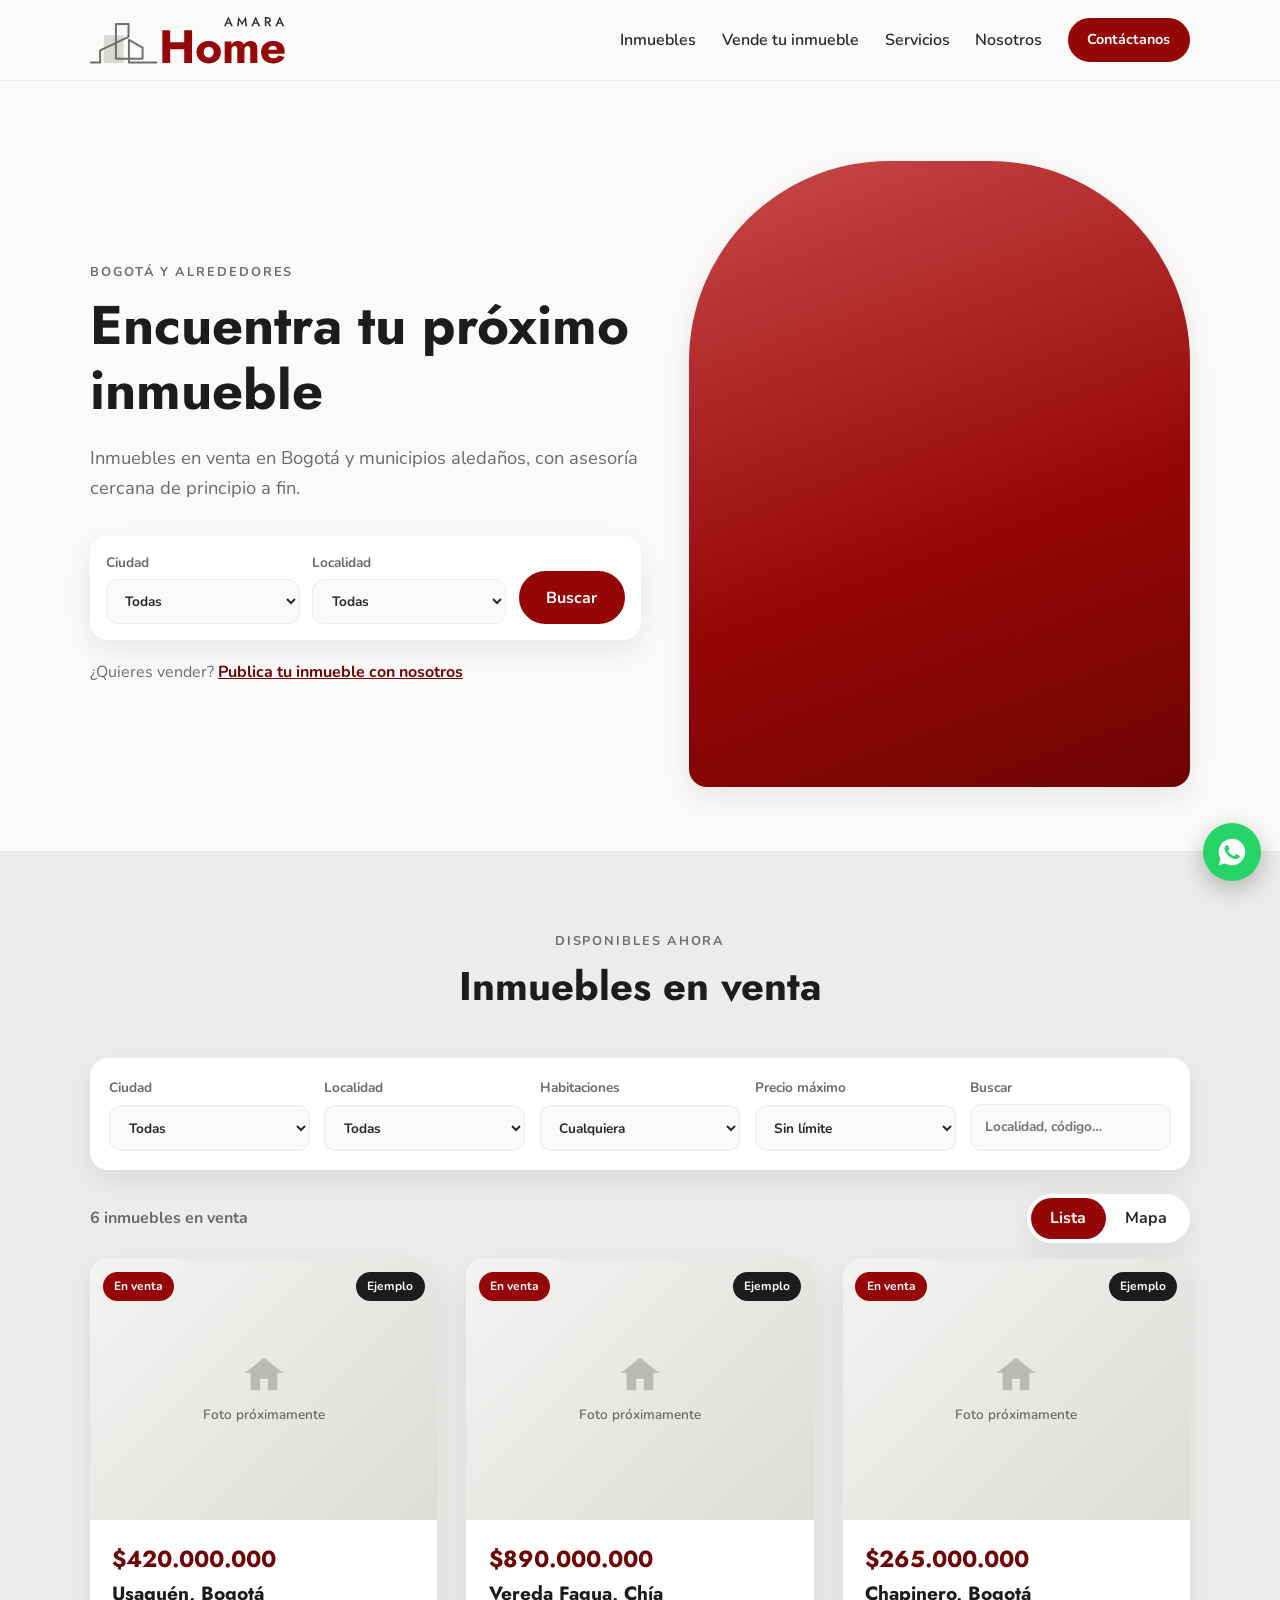
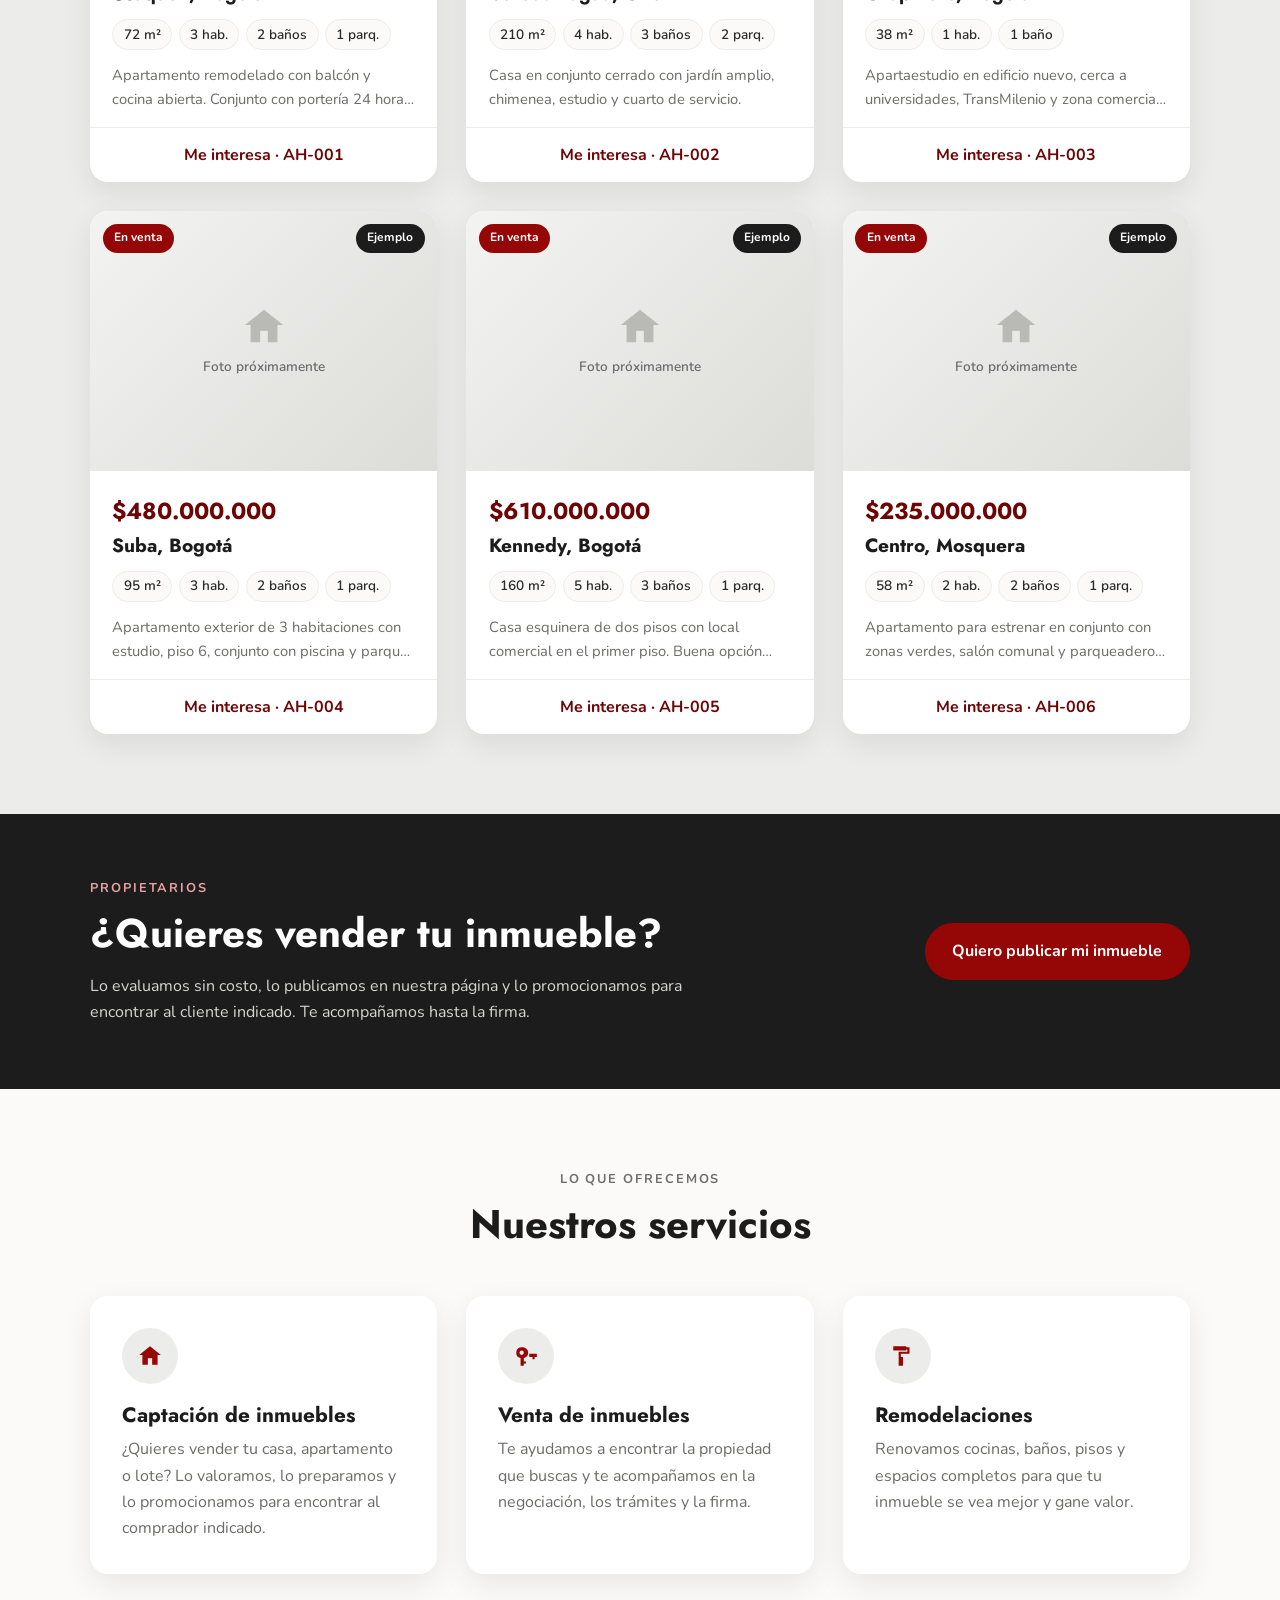
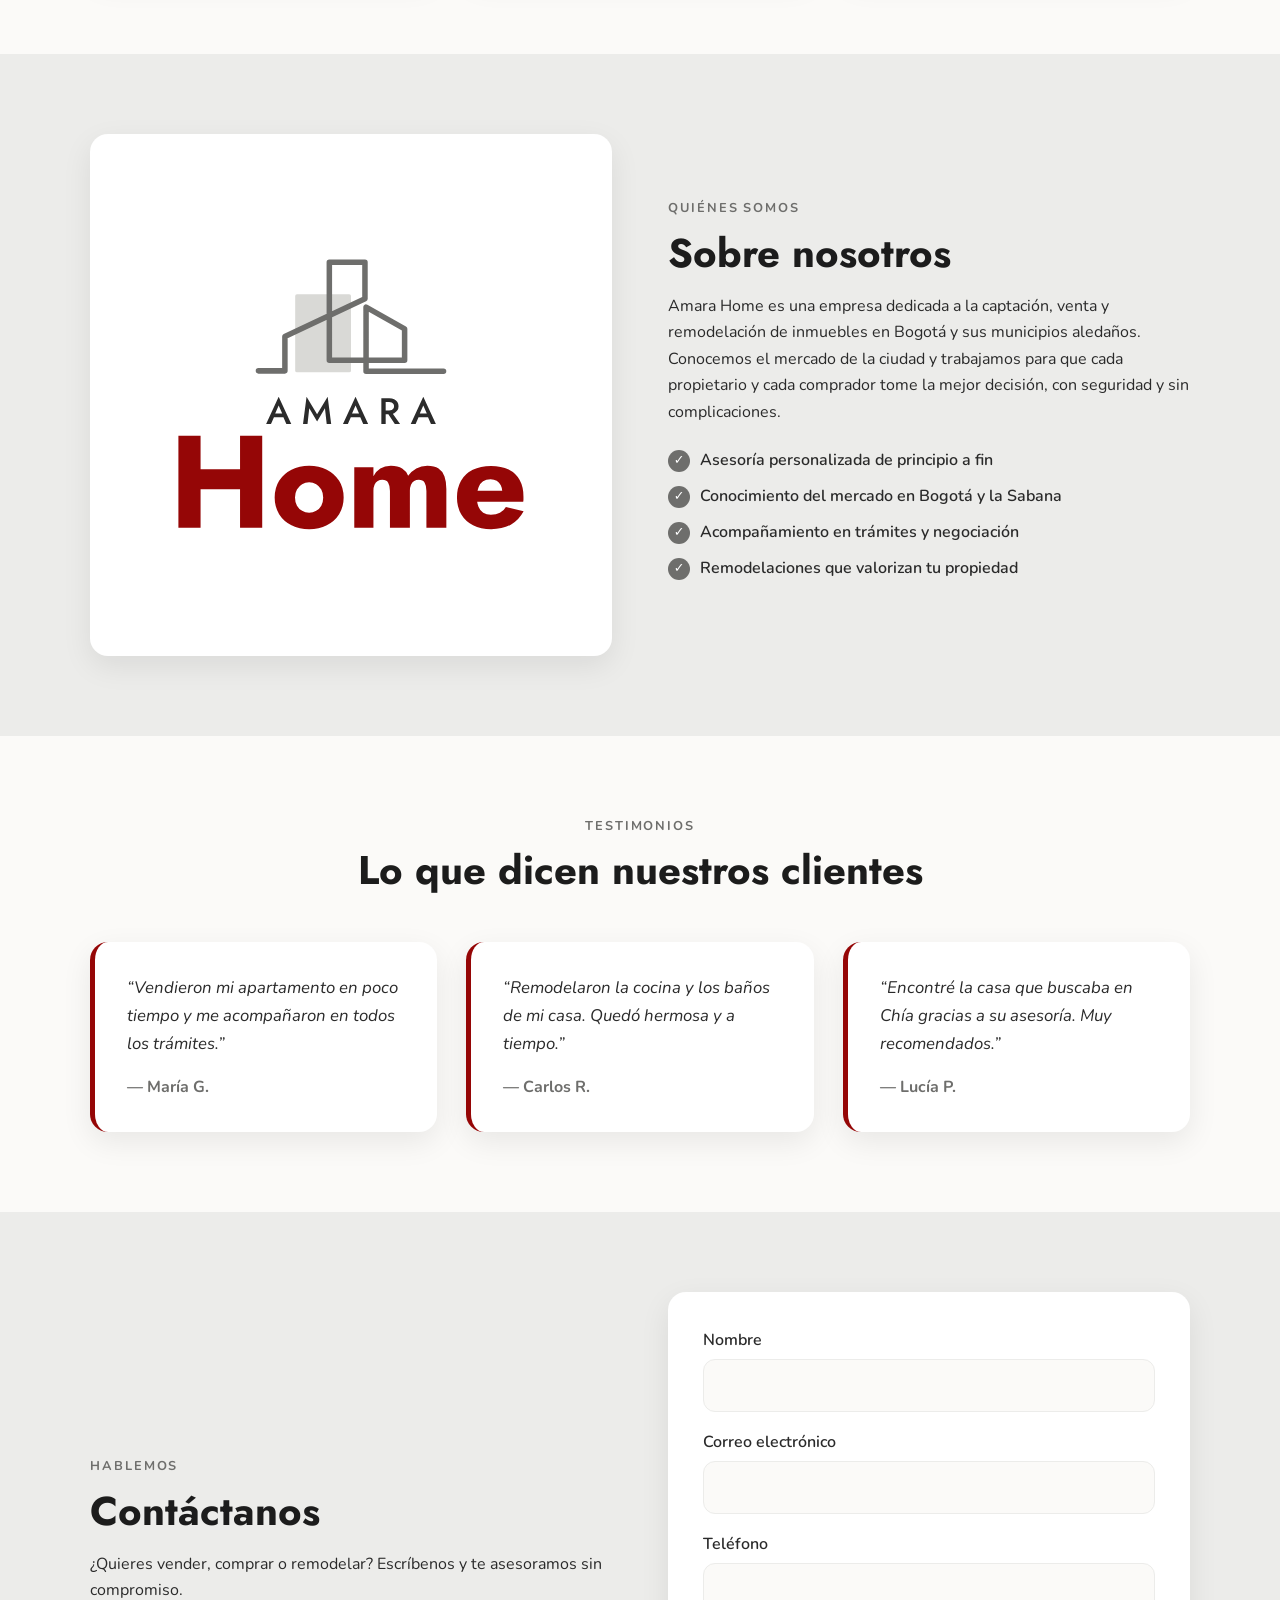
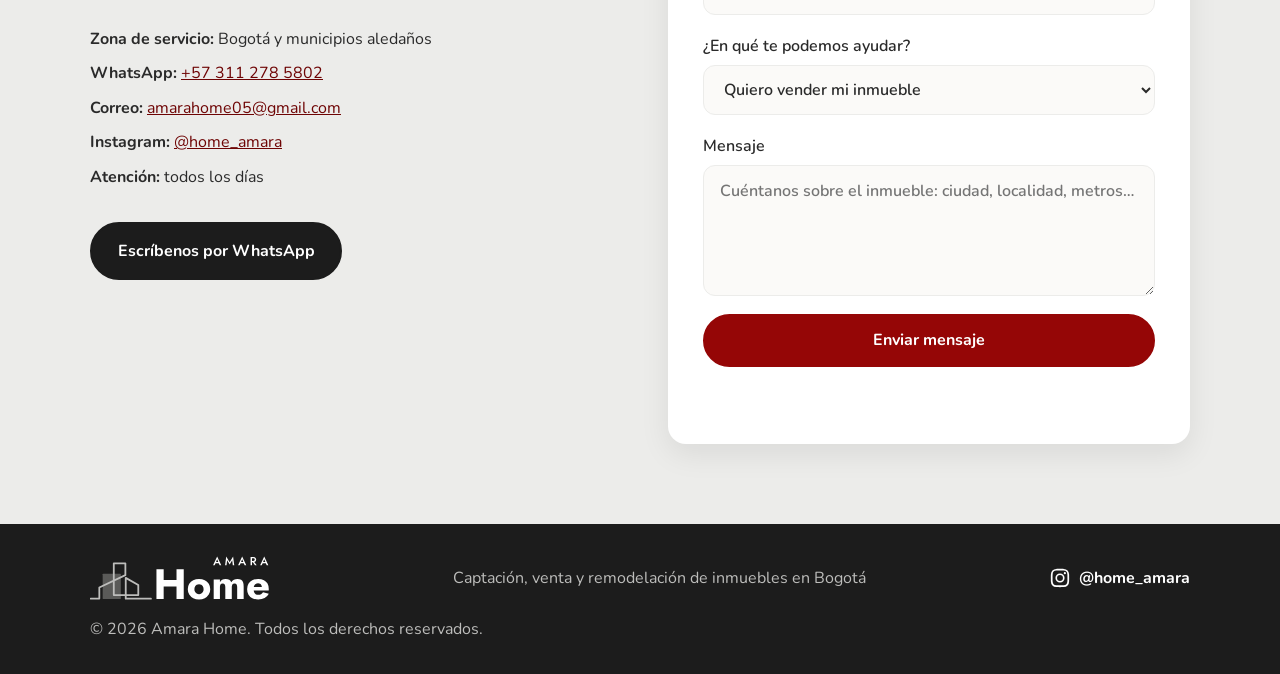
==== commit b29d4f36: "Agregar mapa de ubicación de los inmuebles Vista de mapa en el catálogo con un marcador de precio po" ====
--- a/index.html
+++ b/index.html
@@ -12,6 +12,7 @@
   <link rel="icon" type="image/png" sizes="32x32" href="img/marca/favicon-32.png">
   <link rel="apple-touch-icon" href="img/marca/favicon-180.png">
   <meta name="theme-color" content="#950606">
+  <link rel="stylesheet" href="vendor/leaflet/leaflet.css">
   <link rel="stylesheet" href="styles.css">
 </head>
 <body>
@@ -92,7 +93,17 @@
             <input type="search" name="texto" placeholder="Localidad, código…">
           </label>
         </form>
-        <p class="results-count" id="results-count" role="status"></p>
+        <div class="results-bar">
+          <p class="results-count" id="results-count" role="status"></p>
+          <div class="view-toggle" role="group" aria-label="Forma de ver los inmuebles">
+            <button type="button" id="ver-lista" aria-pressed="true">Lista</button>
+            <button type="button" id="ver-mapa" aria-pressed="false">Mapa</button>
+          </div>
+        </div>
+        <div class="map-wrap" id="map-wrap" hidden>
+          <div id="mapa" aria-label="Mapa con la ubicación de los inmuebles"></div>
+          <p class="map-note">Ubicación aproximada por localidad o municipio. Te compartimos la dirección exacta al agendar la visita.</p>
+        </div>
         <div class="listings" id="listings"></div>
       </div>
     </section>
@@ -249,6 +260,8 @@
     <div id="modal-body"></div>
   </dialog>
 
+  <script src="vendor/leaflet/leaflet.js"></script>
+  <script src="zonas.js"></script>
   <script src="inmuebles.js"></script>
   <script src="script.js"></script>
 </body>
--- a/vendor/leaflet/leaflet.css
+++ b/vendor/leaflet/leaflet.css
@@ -0,0 +1,661 @@
+/* required styles */
+
+.leaflet-pane,
+.leaflet-tile,
+.leaflet-marker-icon,
+.leaflet-marker-shadow,
+.leaflet-tile-container,
+.leaflet-pane > svg,
+.leaflet-pane > canvas,
+.leaflet-zoom-box,
+.leaflet-image-layer,
+.leaflet-layer {
+	position: absolute;
+	left: 0;
+	top: 0;
+	}
+.leaflet-container {
+	overflow: hidden;
+	}
+.leaflet-tile,
+.leaflet-marker-icon,
+.leaflet-marker-shadow {
+	-webkit-user-select: none;
+	   -moz-user-select: none;
+	        user-select: none;
+	  -webkit-user-drag: none;
+	}
+/* Prevents IE11 from highlighting tiles in blue */
+.leaflet-tile::selection {
+	background: transparent;
+}
+/* Safari renders non-retina tile on retina better with this, but Chrome is worse */
+.leaflet-safari .leaflet-tile {
+	image-rendering: -webkit-optimize-contrast;
+	}
+/* hack that prevents hw layers "stretching" when loading new tiles */
+.leaflet-safari .leaflet-tile-container {
+	width: 1600px;
+	height: 1600px;
+	-webkit-transform-origin: 0 0;
+	}
+.leaflet-marker-icon,
+.leaflet-marker-shadow {
+	display: block;
+	}
+/* .leaflet-container svg: reset svg max-width decleration shipped in Joomla! (joomla.org) 3.x */
+/* .leaflet-container img: map is broken in FF if you have max-width: 100% on tiles */
+.leaflet-container .leaflet-overlay-pane svg {
+	max-width: none !important;
+	max-height: none !important;
+	}
+.leaflet-container .leaflet-marker-pane img,
+.leaflet-container .leaflet-shadow-pane img,
+.leaflet-container .leaflet-tile-pane img,
+.leaflet-container img.leaflet-image-layer,
+.leaflet-container .leaflet-tile {
+	max-width: none !important;
+	max-height: none !important;
+	width: auto;
+	padding: 0;
+	}
+
+.leaflet-container img.leaflet-tile {
+	/* See: https://bugs.chromium.org/p/chromium/issues/detail?id=600120 */
+	mix-blend-mode: plus-lighter;
+}
+
+.leaflet-container.leaflet-touch-zoom {
+	-ms-touch-action: pan-x pan-y;
+	touch-action: pan-x pan-y;
+	}
+.leaflet-container.leaflet-touch-drag {
+	-ms-touch-action: pinch-zoom;
+	/* Fallback for FF which doesn't support pinch-zoom */
+	touch-action: none;
+	touch-action: pinch-zoom;
+}
+.leaflet-container.leaflet-touch-drag.leaflet-touch-zoom {
+	-ms-touch-action: none;
+	touch-action: none;
+}
+.leaflet-container {
+	-webkit-tap-highlight-color: transparent;
+}
+.leaflet-container a {
+	-webkit-tap-highlight-color: rgba(51, 181, 229, 0.4);
+}
+.leaflet-tile {
+	filter: inherit;
+	visibility: hidden;
+	}
+.leaflet-tile-loaded {
+	visibility: inherit;
+	}
+.leaflet-zoom-box {
+	width: 0;
+	height: 0;
+	-moz-box-sizing: border-box;
+	     box-sizing: border-box;
+	z-index: 800;
+	}
+/* workaround for https://bugzilla.mozilla.org/show_bug.cgi?id=888319 */
+.leaflet-overlay-pane svg {
+	-moz-user-select: none;
+	}
+
+.leaflet-pane         { z-index: 400; }
+
+.leaflet-tile-pane    { z-index: 200; }
+.leaflet-overlay-pane { z-index: 400; }
+.leaflet-shadow-pane  { z-index: 500; }
+.leaflet-marker-pane  { z-index: 600; }
+.leaflet-tooltip-pane   { z-index: 650; }
+.leaflet-popup-pane   { z-index: 700; }
+
+.leaflet-map-pane canvas { z-index: 100; }
+.leaflet-map-pane svg    { z-index: 200; }
+
+.leaflet-vml-shape {
+	width: 1px;
+	height: 1px;
+	}
+.lvml {
+	behavior: url(#default#VML);
+	display: inline-block;
+	position: absolute;
+	}
+
+
+/* control positioning */
+
+.leaflet-control {
+	position: relative;
+	z-index: 800;
+	pointer-events: visiblePainted; /* IE 9-10 doesn't have auto */
+	pointer-events: auto;
+	}
+.leaflet-top,
+.leaflet-bottom {
+	position: absolute;
+	z-index: 1000;
+	pointer-events: none;
+	}
+.leaflet-top {
+	top: 0;
+	}
+.leaflet-right {
+	right: 0;
+	}
+.leaflet-bottom {
+	bottom: 0;
+	}
+.leaflet-left {
+	left: 0;
+	}
+.leaflet-control {
+	float: left;
+	clear: both;
+	}
+.leaflet-right .leaflet-control {
+	float: right;
+	}
+.leaflet-top .leaflet-control {
+	margin-top: 10px;
+	}
+.leaflet-bottom .leaflet-control {
+	margin-bottom: 10px;
+	}
+.leaflet-left .leaflet-control {
+	margin-left: 10px;
+	}
+.leaflet-right .leaflet-control {
+	margin-right: 10px;
+	}
+
+
+/* zoom and fade animations */
+
+.leaflet-fade-anim .leaflet-popup {
+	opacity: 0;
+	-webkit-transition: opacity 0.2s linear;
+	   -moz-transition: opacity 0.2s linear;
+	        transition: opacity 0.2s linear;
+	}
+.leaflet-fade-anim .leaflet-map-pane .leaflet-popup {
+	opacity: 1;
+	}
+.leaflet-zoom-animated {
+	-webkit-transform-origin: 0 0;
+	    -ms-transform-origin: 0 0;
+	        transform-origin: 0 0;
+	}
+svg.leaflet-zoom-animated {
+	will-change: transform;
+}
+
+.leaflet-zoom-anim .leaflet-zoom-animated {
+	-webkit-transition: -webkit-transform 0.25s cubic-bezier(0,0,0.25,1);
+	   -moz-transition:    -moz-transform 0.25s cubic-bezier(0,0,0.25,1);
+	        transition:         transform 0.25s cubic-bezier(0,0,0.25,1);
+	}
+.leaflet-zoom-anim .leaflet-tile,
+.leaflet-pan-anim .leaflet-tile {
+	-webkit-transition: none;
+	   -moz-transition: none;
+	        transition: none;
+	}
+
+.leaflet-zoom-anim .leaflet-zoom-hide {
+	visibility: hidden;
+	}
+
+
+/* cursors */
+
+.leaflet-interactive {
+	cursor: pointer;
+	}
+.leaflet-grab {
+	cursor: -webkit-grab;
+	cursor:    -moz-grab;
+	cursor:         grab;
+	}
+.leaflet-crosshair,
+.leaflet-crosshair .leaflet-interactive {
+	cursor: crosshair;
+	}
+.leaflet-popup-pane,
+.leaflet-control {
+	cursor: auto;
+	}
+.leaflet-dragging .leaflet-grab,
+.leaflet-dragging .leaflet-grab .leaflet-interactive,
+.leaflet-dragging .leaflet-marker-draggable {
+	cursor: move;
+	cursor: -webkit-grabbing;
+	cursor:    -moz-grabbing;
+	cursor:         grabbing;
+	}
+
+/* marker & overlays interactivity */
+.leaflet-marker-icon,
+.leaflet-marker-shadow,
+.leaflet-image-layer,
+.leaflet-pane > svg path,
+.leaflet-tile-container {
+	pointer-events: none;
+	}
+
+.leaflet-marker-icon.leaflet-interactive,
+.leaflet-image-layer.leaflet-interactive,
+.leaflet-pane > svg path.leaflet-interactive,
+svg.leaflet-image-layer.leaflet-interactive path {
+	pointer-events: visiblePainted; /* IE 9-10 doesn't have auto */
+	pointer-events: auto;
+	}
+
+/* visual tweaks */
+
+.leaflet-container {
+	background: #ddd;
+	outline-offset: 1px;
+	}
+.leaflet-container a {
+	color: #0078A8;
+	}
+.leaflet-zoom-box {
+	border: 2px dotted #38f;
+	background: rgba(255,255,255,0.5);
+	}
+
+
+/* general typography */
+.leaflet-container {
+	font-family: "Helvetica Neue", Arial, Helvetica, sans-serif;
+	font-size: 12px;
+	font-size: 0.75rem;
+	line-height: 1.5;
+	}
+
+
+/* general toolbar styles */
+
+.leaflet-bar {
+	box-shadow: 0 1px 5px rgba(0,0,0,0.65);
+	border-radius: 4px;
+	}
+.leaflet-bar a {
+	background-color: #fff;
+	border-bottom: 1px solid #ccc;
+	width: 26px;
+	height: 26px;
+	line-height: 26px;
+	display: block;
+	text-align: center;
+	text-decoration: none;
+	color: black;
+	}
+.leaflet-bar a,
+.leaflet-control-layers-toggle {
+	background-position: 50% 50%;
+	background-repeat: no-repeat;
+	display: block;
+	}
+.leaflet-bar a:hover,
+.leaflet-bar a:focus {
+	background-color: #f4f4f4;
+	}
+.leaflet-bar a:first-child {
+	border-top-left-radius: 4px;
+	border-top-right-radius: 4px;
+	}
+.leaflet-bar a:last-child {
+	border-bottom-left-radius: 4px;
+	border-bottom-right-radius: 4px;
+	border-bottom: none;
+	}
+.leaflet-bar a.leaflet-disabled {
+	cursor: default;
+	background-color: #f4f4f4;
+	color: #bbb;
+	}
+
+.leaflet-touch .leaflet-bar a {
+	width: 30px;
+	height: 30px;
+	line-height: 30px;
+	}
+.leaflet-touch .leaflet-bar a:first-child {
+	border-top-left-radius: 2px;
+	border-top-right-radius: 2px;
+	}
+.leaflet-touch .leaflet-bar a:last-child {
+	border-bottom-left-radius: 2px;
+	border-bottom-right-radius: 2px;
+	}
+
+/* zoom control */
+
+.leaflet-control-zoom-in,
+.leaflet-control-zoom-out {
+	font: bold 18px 'Lucida Console', Monaco, monospace;
+	text-indent: 1px;
+	}
+
+.leaflet-touch .leaflet-control-zoom-in, .leaflet-touch .leaflet-control-zoom-out  {
+	font-size: 22px;
+	}
+
+
+/* layers control */
+
+.leaflet-control-layers {
+	box-shadow: 0 1px 5px rgba(0,0,0,0.4);
+	background: #fff;
+	border-radius: 5px;
+	}
+.leaflet-control-layers-toggle {
+	background-image: url(images/layers.png);
+	width: 36px;
+	height: 36px;
+	}
+.leaflet-retina .leaflet-control-layers-toggle {
+	background-image: url(images/layers-2x.png);
+	background-size: 26px 26px;
+	}
+.leaflet-touch .leaflet-control-layers-toggle {
+	width: 44px;
+	height: 44px;
+	}
+.leaflet-control-layers .leaflet-control-layers-list,
+.leaflet-control-layers-expanded .leaflet-control-layers-toggle {
+	display: none;
+	}
+.leaflet-control-layers-expanded .leaflet-control-layers-list {
+	display: block;
+	position: relative;
+	}
+.leaflet-control-layers-expanded {
+	padding: 6px 10px 6px 6px;
+	color: #333;
+	background: #fff;
+	}
+.leaflet-control-layers-scrollbar {
+	overflow-y: scroll;
+	overflow-x: hidden;
+	padding-right: 5px;
+	}
+.leaflet-control-layers-selector {
+	margin-top: 2px;
+	position: relative;
+	top: 1px;
+	}
+.leaflet-control-layers label {
+	display: block;
+	font-size: 13px;
+	font-size: 1.08333em;
+	}
+.leaflet-control-layers-separator {
+	height: 0;
+	border-top: 1px solid #ddd;
+	margin: 5px -10px 5px -6px;
+	}
+
+/* Default icon URLs */
+.leaflet-default-icon-path { /* used only in path-guessing heuristic, see L.Icon.Default */
+	background-image: url(images/marker-icon.png);
+	}
+
+
+/* attribution and scale controls */
+
+.leaflet-container .leaflet-control-attribution {
+	background: #fff;
+	background: rgba(255, 255, 255, 0.8);
+	margin: 0;
+	}
+.leaflet-control-attribution,
+.leaflet-control-scale-line {
+	padding: 0 5px;
+	color: #333;
+	line-height: 1.4;
+	}
+.leaflet-control-attribution a {
+	text-decoration: none;
+	}
+.leaflet-control-attribution a:hover,
+.leaflet-control-attribution a:focus {
+	text-decoration: underline;
+	}
+.leaflet-attribution-flag {
+	display: inline !important;
+	vertical-align: baseline !important;
+	width: 1em;
+	height: 0.6669em;
+	}
+.leaflet-left .leaflet-control-scale {
+	margin-left: 5px;
+	}
+.leaflet-bottom .leaflet-control-scale {
+	margin-bottom: 5px;
+	}
+.leaflet-control-scale-line {
+	border: 2px solid #777;
+	border-top: none;
+	line-height: 1.1;
+	padding: 2px 5px 1px;
+	white-space: nowrap;
+	-moz-box-sizing: border-box;
+	     box-sizing: border-box;
+	background: rgba(255, 255, 255, 0.8);
+	text-shadow: 1px 1px #fff;
+	}
+.leaflet-control-scale-line:not(:first-child) {
+	border-top: 2px solid #777;
+	border-bottom: none;
+	margin-top: -2px;
+	}
+.leaflet-control-scale-line:not(:first-child):not(:last-child) {
+	border-bottom: 2px solid #777;
+	}
+
+.leaflet-touch .leaflet-control-attribution,
+.leaflet-touch .leaflet-control-layers,
+.leaflet-touch .leaflet-bar {
+	box-shadow: none;
+	}
+.leaflet-touch .leaflet-control-layers,
+.leaflet-touch .leaflet-bar {
+	border: 2px solid rgba(0,0,0,0.2);
+	background-clip: padding-box;
+	}
+
+
+/* popup */
+
+.leaflet-popup {
+	position: absolute;
+	text-align: center;
+	margin-bottom: 20px;
+	}
+.leaflet-popup-content-wrapper {
+	padding: 1px;
+	text-align: left;
+	border-radius: 12px;
+	}
+.leaflet-popup-content {
+	margin: 13px 24px 13px 20px;
+	line-height: 1.3;
+	font-size: 13px;
+	font-size: 1.08333em;
+	min-height: 1px;
+	}
+.leaflet-popup-content p {
+	margin: 17px 0;
+	margin: 1.3em 0;
+	}
+.leaflet-popup-tip-container {
+	width: 40px;
+	height: 20px;
+	position: absolute;
+	left: 50%;
+	margin-top: -1px;
+	margin-left: -20px;
+	overflow: hidden;
+	pointer-events: none;
+	}
+.leaflet-popup-tip {
+	width: 17px;
+	height: 17px;
+	padding: 1px;
+
+	margin: -10px auto 0;
+	pointer-events: auto;
+
+	-webkit-transform: rotate(45deg);
+	   -moz-transform: rotate(45deg);
+	    -ms-transform: rotate(45deg);
+	        transform: rotate(45deg);
+	}
+.leaflet-popup-content-wrapper,
+.leaflet-popup-tip {
+	background: white;
+	color: #333;
+	box-shadow: 0 3px 14px rgba(0,0,0,0.4);
+	}
+.leaflet-container a.leaflet-popup-close-button {
+	position: absolute;
+	top: 0;
+	right: 0;
+	border: none;
+	text-align: center;
+	width: 24px;
+	height: 24px;
+	font: 16px/24px Tahoma, Verdana, sans-serif;
+	color: #757575;
+	text-decoration: none;
+	background: transparent;
+	}
+.leaflet-container a.leaflet-popup-close-button:hover,
+.leaflet-container a.leaflet-popup-close-button:focus {
+	color: #585858;
+	}
+.leaflet-popup-scrolled {
+	overflow: auto;
+	}
+
+.leaflet-oldie .leaflet-popup-content-wrapper {
+	-ms-zoom: 1;
+	}
+.leaflet-oldie .leaflet-popup-tip {
+	width: 24px;
+	margin: 0 auto;
+
+	-ms-filter: "progid:DXImageTransform.Microsoft.Matrix(M11=0.70710678, M12=0.70710678, M21=-0.70710678, M22=0.70710678)";
+	filter: progid:DXImageTransform.Microsoft.Matrix(M11=0.70710678, M12=0.70710678, M21=-0.70710678, M22=0.70710678);
+	}
+
+.leaflet-oldie .leaflet-control-zoom,
+.leaflet-oldie .leaflet-control-layers,
+.leaflet-oldie .leaflet-popup-content-wrapper,
+.leaflet-oldie .leaflet-popup-tip {
+	border: 1px solid #999;
+	}
+
+
+/* div icon */
+
+.leaflet-div-icon {
+	background: #fff;
+	border: 1px solid #666;
+	}
+
+
+/* Tooltip */
+/* Base styles for the element that has a tooltip */
+.leaflet-tooltip {
+	position: absolute;
+	padding: 6px;
+	background-color: #fff;
+	border: 1px solid #fff;
+	border-radius: 3px;
+	color: #222;
+	white-space: nowrap;
+	-webkit-user-select: none;
+	-moz-user-select: none;
+	-ms-user-select: none;
+	user-select: none;
+	pointer-events: none;
+	box-shadow: 0 1px 3px rgba(0,0,0,0.4);
+	}
+.leaflet-tooltip.leaflet-interactive {
+	cursor: pointer;
+	pointer-events: auto;
+	}
+.leaflet-tooltip-top:before,
+.leaflet-tooltip-bottom:before,
+.leaflet-tooltip-left:before,
+.leaflet-tooltip-right:before {
+	position: absolute;
+	pointer-events: none;
+	border: 6px solid transparent;
+	background: transparent;
+	content: "";
+	}
+
+/* Directions */
+
+.leaflet-tooltip-bottom {
+	margin-top: 6px;
+}
+.leaflet-tooltip-top {
+	margin-top: -6px;
+}
+.leaflet-tooltip-bottom:before,
+.leaflet-tooltip-top:before {
+	left: 50%;
+	margin-left: -6px;
+	}
+.leaflet-tooltip-top:before {
+	bottom: 0;
+	margin-bottom: -12px;
+	border-top-color: #fff;
+	}
+.leaflet-tooltip-bottom:before {
+	top: 0;
+	margin-top: -12px;
+	margin-left: -6px;
+	border-bottom-color: #fff;
+	}
+.leaflet-tooltip-left {
+	margin-left: -6px;
+}
+.leaflet-tooltip-right {
+	margin-left: 6px;
+}
+.leaflet-tooltip-left:before,
+.leaflet-tooltip-right:before {
+	top: 50%;
+	margin-top: -6px;
+	}
+.leaflet-tooltip-left:before {
+	right: 0;
+	margin-right: -12px;
+	border-left-color: #fff;
+	}
+.leaflet-tooltip-right:before {
+	left: 0;
+	margin-left: -12px;
+	border-right-color: #fff;
+	}
+
+/* Printing */
+
+@media print {
+	/* Prevent printers from removing background-images of controls. */
+	.leaflet-control {
+		-webkit-print-color-adjust: exact;
+		print-color-adjust: exact;
+		}
+	}
--- a/styles.css
+++ b/styles.css
@@ -15,6 +15,7 @@
 }
 
 * { box-sizing: border-box; margin: 0; padding: 0; }
+[hidden] { display: none !important; }
 
 html { scroll-behavior: smooth; }
 
@@ -220,7 +221,70 @@
   box-shadow: var(--shadow);
 }
 .filters label { display: grid; gap: .3rem; font-size: .85rem; font-weight: 700; color: var(--muted); }
-.results-count { margin: 1.5rem 0 1rem; font-weight: 700; color: var(--muted); }
+.results-bar { display: flex; align-items: center; justify-content: space-between; gap: 1rem; margin: 1.5rem 0 1rem; flex-wrap: wrap; }
+.results-count { font-weight: 700; color: var(--muted); }
+.view-toggle { display: inline-flex; background: var(--white); border-radius: 999px; padding: 4px; box-shadow: var(--shadow); }
+.view-toggle button {
+  font: inherit;
+  font-weight: 700;
+  border: 0;
+  background: transparent;
+  color: var(--text);
+  padding: .45rem 1.2rem;
+  border-radius: 999px;
+  cursor: pointer;
+}
+.view-toggle button[aria-pressed="true"] { background: var(--clay); color: var(--white); }
+.view-toggle button:focus-visible { outline: 3px solid var(--clay); outline-offset: 2px; }
+
+/* ===== Mapa ===== */
+.map-wrap { display: grid; gap: .7rem; }
+#mapa {
+  height: 520px;
+  border-radius: var(--radius);
+  box-shadow: var(--shadow);
+  background: #e9e8e4;
+  z-index: 0;
+}
+.map-note { font-size: .9rem; color: var(--muted); }
+.map-pin { background: none; border: 0; }
+.map-pin span {
+  position: relative;
+  display: inline-block;
+  transform: translate(-50%, -100%);
+  background: var(--clay);
+  color: var(--white);
+  font: 700 .85rem/1 "Jost", "Nunito", sans-serif;
+  padding: .45rem .7rem;
+  border-radius: 999px;
+  border: 2px solid var(--white);
+  box-shadow: 0 4px 12px rgba(0, 0, 0, .25);
+  white-space: nowrap;
+  cursor: pointer;
+}
+.map-pin span::after {
+  content: "";
+  position: absolute;
+  left: 50%;
+  bottom: -7px;
+  transform: translateX(-50%);
+  border: 6px solid transparent;
+  border-top-color: var(--clay);
+  border-bottom: 0;
+}
+.map-pin:hover span, .map-pin:focus span { background: var(--black); }
+.map-pin:hover span::after { border-top-color: var(--black); }
+.leaflet-popup-content-wrapper { border-radius: 14px; }
+.leaflet-popup-content { margin: 12px; }
+.map-popup { display: grid; gap: .3rem; font-family: "Nunito", system-ui, sans-serif; }
+.map-popup__photo { aspect-ratio: 16 / 10; border-radius: 10px; overflow: hidden; background: var(--gray-light); margin-bottom: .3rem; }
+.map-popup__photo img { width: 100%; height: 100%; object-fit: cover; display: block; }
+.map-popup__photo .photo-placeholder svg { width: 32px; height: 32px; }
+.map-popup p, .map-popup h3 { margin: 0 !important; }
+.map-popup .listing__price { font-size: 1.2rem; }
+.map-popup h3 { font-size: 1rem; margin: 0; }
+.map-popup__features { color: var(--muted); font-size: .85rem; margin: 0 !important; }
+.map-popup .btn { margin-top: .4rem; text-align: center; }
 
 .listings { display: grid; grid-template-columns: repeat(auto-fill, minmax(300px, 1fr)); gap: 1.8rem; }
 .listings__empty { grid-column: 1 / -1; text-align: center; padding: 2rem; background: var(--white); border-radius: var(--radius); }
@@ -445,6 +509,7 @@
   .search .btn { grid-column: 1 / -1; }
   .filters { grid-template-columns: 1fr 1fr; }
   .listings { grid-template-columns: 1fr; }
+  #mapa { height: 420px; }
   .cta__inner { flex-direction: column; align-items: flex-start; }
   #modal-body { grid-template-columns: 1fr; }
   .modal__info { padding: 1.5rem; }
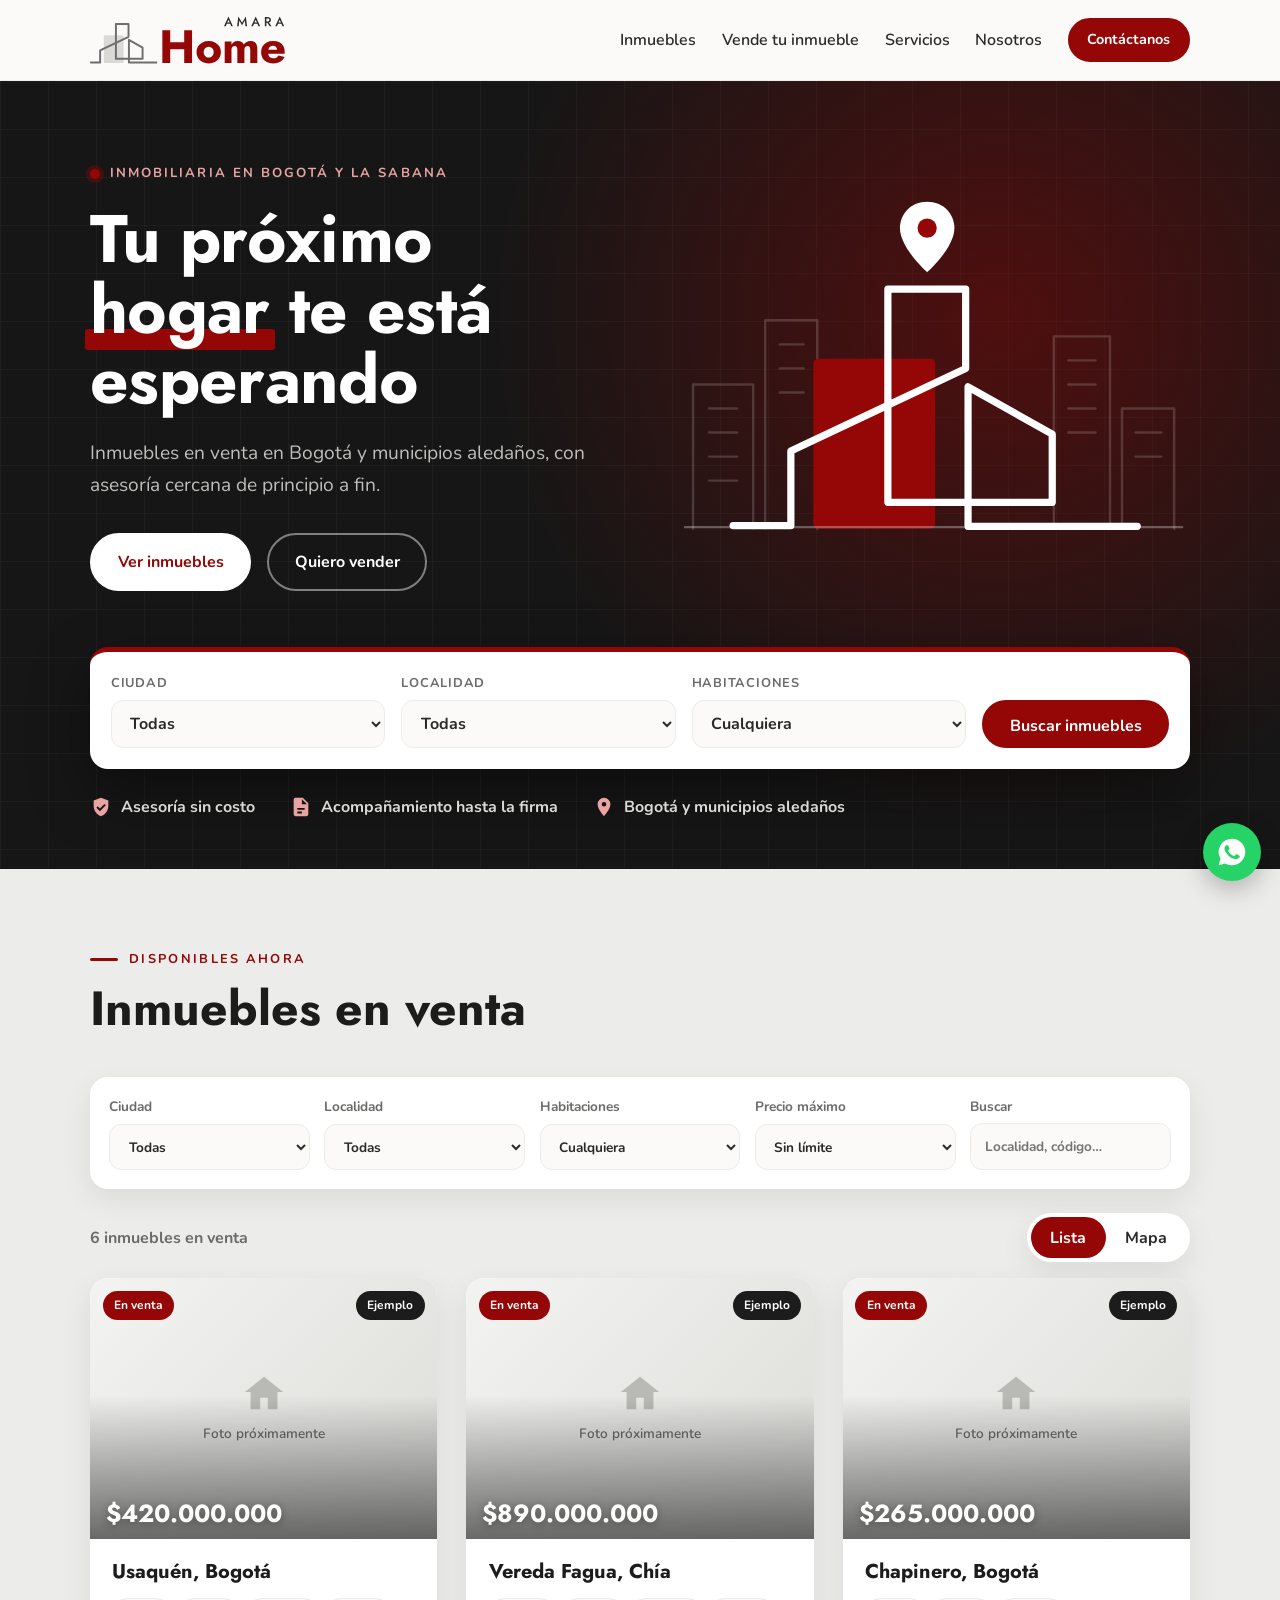
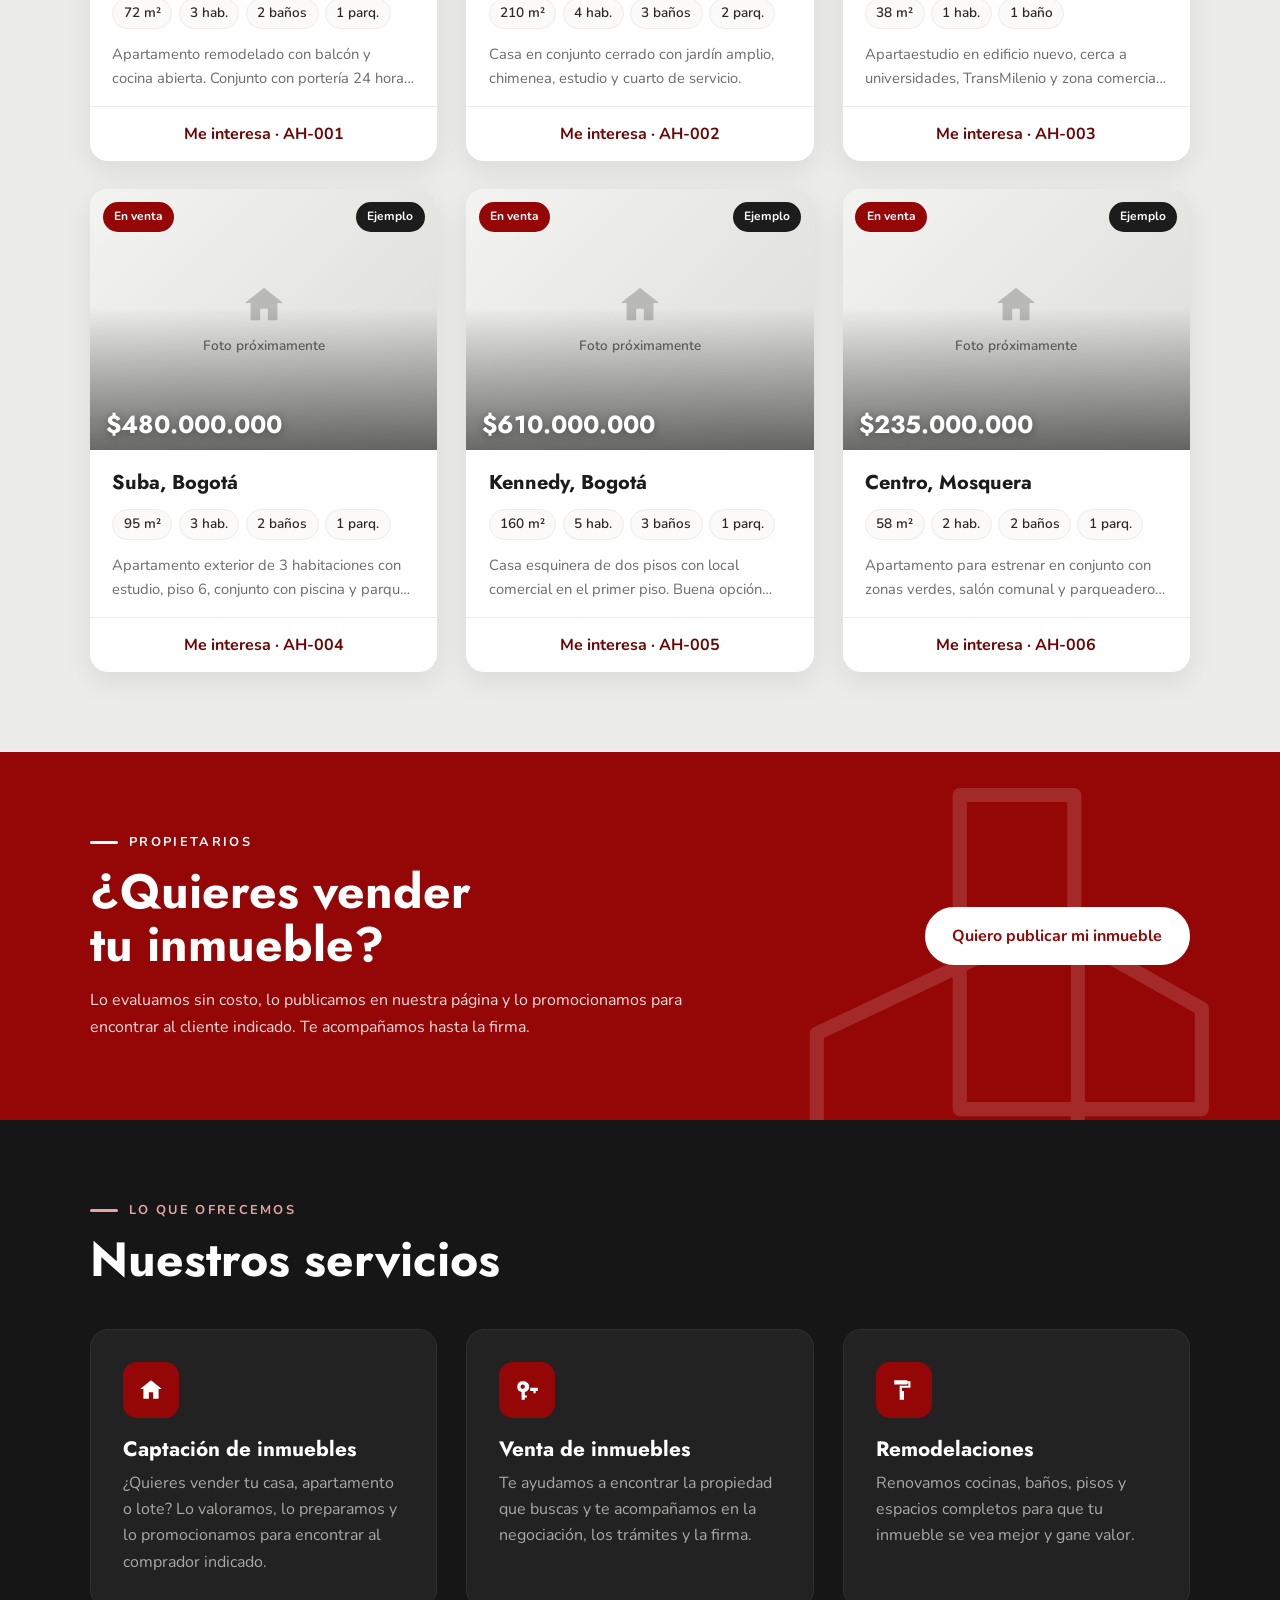
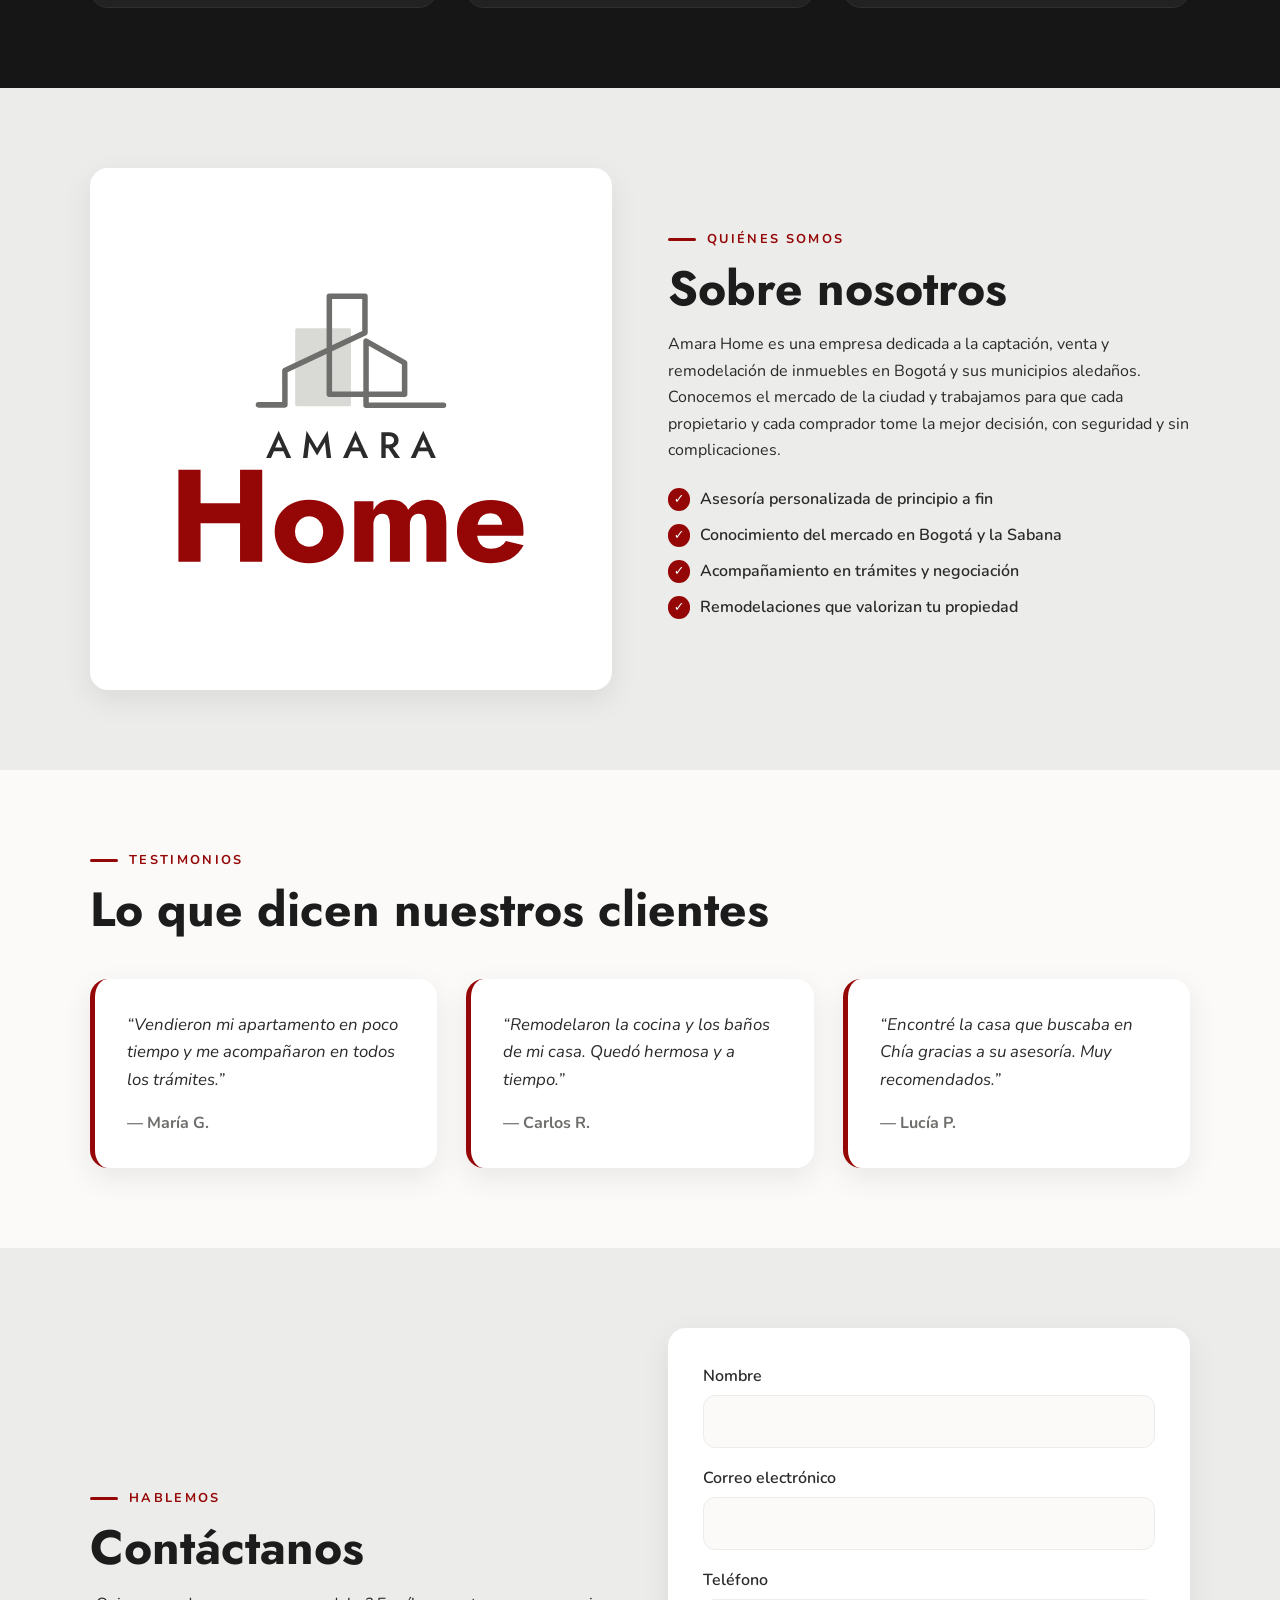
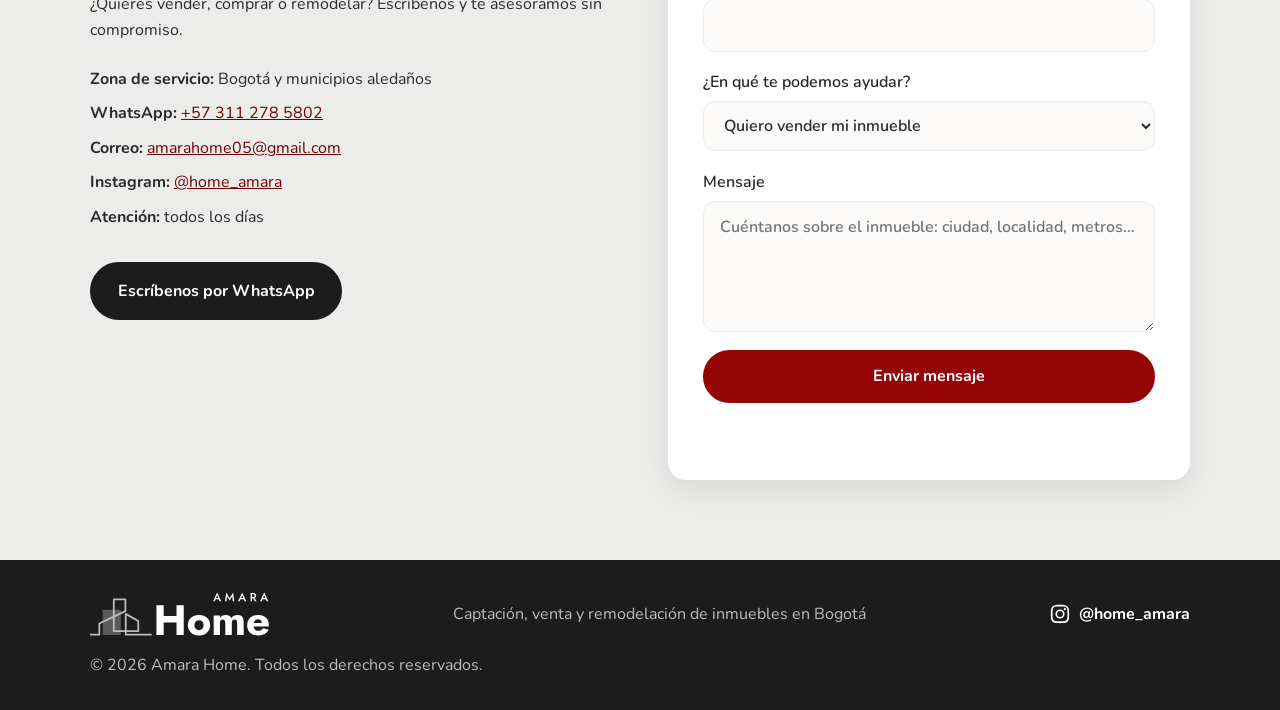
==== commit 72388cef: "Rediseñar la portada y dar más contraste a la página - Portada oscura con ilustración de edificios e" ====
--- a/index.html
+++ b/index.html
@@ -39,21 +39,58 @@
     <section class="hero" id="inicio">
       <div class="container hero__inner">
         <div class="hero__text">
-          <p class="eyebrow">Bogotá y alrededores</p>
-          <h1>Encuentra tu próximo inmueble</h1>
+          <p class="hero__eyebrow">Inmobiliaria en Bogotá y la Sabana</p>
+          <h1>Tu próximo <span class="hero__mark">hogar</span> te está esperando</h1>
           <p class="hero__lead">Inmuebles en venta en Bogotá y municipios aledaños, con asesoría cercana de principio a fin.</p>
-          <form class="search" id="hero-search">
-            <label class="search__field">Ciudad
-              <select name="ciudad" id="hero-ciudad"><option value="">Todas</option></select>
-            </label>
-            <label class="search__field">Localidad
-              <select name="localidad" id="hero-localidad"><option value="">Todas</option></select>
-            </label>
-            <button type="submit" class="btn">Buscar</button>
-          </form>
-          <p class="hero__alt">¿Quieres vender? <a href="#vender">Publica tu inmueble con nosotros</a></p>
-        </div>
-        <div class="hero__image" role="img" aria-label="Inmueble de Amara Home"></div>
+          <div class="hero__actions">
+            <a href="#inmuebles" class="btn btn--light">Ver inmuebles</a>
+            <a href="#vender" class="btn btn--ghost">Quiero vender</a>
+          </div>
+        </div>
+        <div class="hero__art" aria-hidden="true">
+          <svg viewBox="0 0 640 480" xmlns="http://www.w3.org/2000/svg">
+            <g class="hero__city" fill="none" stroke-linecap="round" stroke-linejoin="round">
+              <path d="M20 430 V250 H95 V430 M40 280 H75 M40 310 H75 M40 340 H75 M40 370 H75"/>
+              <path d="M110 430 V170 H175 V430 M128 200 H158 M128 230 H158 M128 260 H158"/>
+              <path d="M470 430 V190 H540 V430 M488 220 H522 M488 250 H522 M488 280 H522 M488 310 H522"/>
+              <path d="M555 430 V280 H620 V430 M572 310 H604 M572 340 H604"/>
+            </g>
+            <g transform="translate(-80 -210)">
+              <rect class="hero__block" x="250" y="428" width="152" height="212" rx="6"/>
+              <path class="hero__lines" d="M150 636 H222 V543 L440 440 V341 H343 V607 H548 V522 L443 463 V637 H654" fill="none" stroke-linecap="round" stroke-linejoin="round"/>
+            </g>
+            <path class="hero__ground" d="M10 428 H630" fill="none" stroke-linecap="round"/>
+            <g class="hero__pin" transform="translate(-33 -18)">
+              <path d="M345 40 c-20 0 -34 15 -34 33 c0 25 34 55 34 55 s34 -30 34 -55 c0 -18 -14 -33 -34 -33z"/>
+              <circle cx="345" cy="73" r="12"/>
+            </g>
+          </svg>
+        </div>
+      </div>
+      <div class="container">
+        <form class="search" id="hero-search">
+          <label class="search__field">Ciudad
+            <select name="ciudad" id="hero-ciudad"><option value="">Todas</option></select>
+          </label>
+          <label class="search__field">Localidad
+            <select name="localidad" id="hero-localidad"><option value="">Todas</option></select>
+          </label>
+          <label class="search__field">Habitaciones
+            <select name="habitaciones" id="hero-habitaciones">
+              <option value="">Cualquiera</option>
+              <option value="1">1 o más</option>
+              <option value="2">2 o más</option>
+              <option value="3">3 o más</option>
+              <option value="4">4 o más</option>
+            </select>
+          </label>
+          <button type="submit" class="btn">Buscar inmuebles</button>
+        </form>
+        <ul class="hero__trust">
+          <li><svg viewBox="0 0 24 24" aria-hidden="true"><path d="M12 2 4 5v6c0 5 3.4 9.7 8 11 4.6-1.3 8-6 8-11V5l-8-3zm-1.2 14.5-3.8-3.8 1.4-1.4 2.4 2.4 5-5 1.4 1.4-6.4 6.4z"/></svg>Asesoría sin costo</li>
+          <li><svg viewBox="0 0 24 24" aria-hidden="true"><path d="M14 2H6a2 2 0 0 0-2 2v16a2 2 0 0 0 2 2h12a2 2 0 0 0 2-2V8l-6-6zm-1 7V3.5L18.5 9H13zM8 13h8v2H8v-2zm0 4h5v2H8v-2z"/></svg>Acompañamiento hasta la firma</li>
+          <li><svg viewBox="0 0 24 24" aria-hidden="true"><path d="M12 2a7 7 0 0 0-7 7c0 5.3 7 13 7 13s7-7.7 7-13a7 7 0 0 0-7-7zm0 9.5A2.5 2.5 0 1 1 12 6.5a2.5 2.5 0 0 1 0 5z"/></svg>Bogotá y municipios aledaños</li>
+        </ul>
       </div>
     </section>
 
@@ -110,18 +147,19 @@
 
     <!-- ===== Vende tu inmueble ===== -->
     <section class="cta" id="vender">
+      <svg class="cta__art" viewBox="140 330 525 320" aria-hidden="true"><path d="M150 636 H222 V543 L440 440 V341 H343 V607 H548 V522 L443 463 V637 H654" fill="none" stroke-linecap="round" stroke-linejoin="round"/></svg>
       <div class="container cta__inner">
         <div>
           <p class="eyebrow">Propietarios</p>
           <h2>¿Quieres vender tu inmueble?</h2>
           <p>Lo evaluamos sin costo, lo publicamos en nuestra página y lo promocionamos para encontrar al cliente indicado. Te acompañamos hasta la firma.</p>
         </div>
-        <a class="btn" href="#contacto" data-interes="Vender mi inmueble">Quiero publicar mi inmueble</a>
+        <a class="btn btn--light" href="#contacto" data-interes="Vender mi inmueble">Quiero publicar mi inmueble</a>
       </div>
     </section>
 
     <!-- ===== Servicios ===== -->
-    <section class="section" id="servicios">
+    <section class="section section--dark" id="servicios">
       <div class="container">
         <div class="section__head">
           <p class="eyebrow">Lo que ofrecemos</p>
--- a/styles.css
+++ b/styles.css
@@ -31,8 +31,8 @@
   color: var(--black);
   line-height: 1.2;
 }
-h1 { font-size: clamp(2.1rem, 5vw, 3.4rem); }
-h2 { font-size: clamp(1.8rem, 4vw, 2.5rem); margin-bottom: 1rem; }
+h1 { font-size: clamp(2.4rem, 6vw, 4.2rem); font-weight: 700; line-height: 1.05; letter-spacing: -.01em; text-wrap: balance; }
+h2 { font-size: clamp(2rem, 4.5vw, 3rem); font-weight: 700; line-height: 1.1; margin-bottom: 1rem; text-wrap: balance; }
 h3 { font-size: 1.3rem; margin-bottom: .5rem; }
 
 a { color: var(--clay-dark); }
@@ -40,13 +40,17 @@
 .container { width: min(1100px, 100% - 2rem); margin-inline: auto; }
 
 .eyebrow {
+  display: flex;
+  align-items: center;
+  gap: .7rem;
   text-transform: uppercase;
-  letter-spacing: .15em;
+  letter-spacing: .18em;
   font-size: .8rem;
   font-weight: 700;
-  color: var(--gray);
-  margin-bottom: .6rem;
-}
+  color: var(--clay);
+  margin-bottom: .8rem;
+}
+.eyebrow::before { content: ""; width: 28px; height: 3px; background: currentColor; border-radius: 2px; }
 
 /* ===== Botones ===== */
 .btn {
@@ -67,6 +71,10 @@
 .btn--outline { background: transparent; color: var(--clay-dark); }
 .btn--outline:hover { color: var(--white); }
 .btn--small { padding: .5rem 1.1rem; font-size: .9rem; }
+.btn--light { background: var(--white); border-color: var(--white); color: var(--clay); }
+.btn--light:hover { background: var(--gray-light); border-color: var(--gray-light); color: var(--clay-dark); }
+.btn--ghost { background: transparent; border-color: rgba(255, 255, 255, .45); color: var(--white); }
+.btn--ghost:hover { background: rgba(255, 255, 255, .1); border-color: var(--white); }
 .btn--whatsapp { background: var(--black); border-color: var(--black); margin-top: 1.5rem; }
 .btn--whatsapp:hover { background: var(--clay-dark); border-color: var(--clay-dark); }
 
@@ -97,22 +105,81 @@
 .nav-toggle span { display: block; width: 24px; height: 2px; margin: 5px 0; background: var(--black); transition: .3s; }
 
 /* ===== Portada ===== */
-.hero { padding: 5rem 0 4rem; }
-.hero__inner { display: grid; grid-template-columns: 1.1fr 1fr; gap: 3rem; align-items: center; }
-.hero__lead { font-size: 1.15rem; color: var(--muted); margin: 1.2rem 0 2rem; }
+.hero {
+  position: relative;
+  overflow: hidden;
+  padding: 5rem 0 3rem;
+  color: #d9d9d6;
+  background:
+    radial-gradient(circle at 78% 30%, rgba(149, 6, 6, .45), transparent 45%),
+    linear-gradient(rgba(255, 255, 255, .035) 1px, transparent 1px) 0 0 / 48px 48px,
+    linear-gradient(90deg, rgba(255, 255, 255, .035) 1px, transparent 1px) 0 0 / 48px 48px,
+    #161616;
+}
+.hero__inner { display: grid; grid-template-columns: 1.05fr 1fr; gap: 3rem; align-items: center; }
+.hero__inner > * { min-width: 0; }
+.hero h1 { color: var(--white); }
+.hero__eyebrow {
+  display: inline-flex;
+  align-items: center;
+  gap: .6rem;
+  font-size: .82rem;
+  font-weight: 700;
+  letter-spacing: .16em;
+  text-transform: uppercase;
+  color: var(--clay-light);
+  margin-bottom: 1.2rem;
+}
+.hero__eyebrow::before { content: ""; width: 10px; height: 10px; border-radius: 50%; background: var(--clay); box-shadow: 0 0 0 4px rgba(149, 6, 6, .35); }
+.hero__mark { position: relative; white-space: nowrap; color: var(--white); }
+.hero__mark::after {
+  content: "";
+  position: absolute;
+  left: -.08em;
+  right: -.08em;
+  bottom: .12em;
+  height: .3em;
+  background: var(--clay);
+  z-index: -1;
+  border-radius: 3px;
+}
+.hero h1 { position: relative; z-index: 0; }
+.hero__lead { font-size: 1.2rem; color: #bdbdbb; margin: 1.4rem 0 2rem; max-width: 34rem; }
 .hero__actions { display: flex; gap: 1rem; flex-wrap: wrap; }
-.hero__image {
-  aspect-ratio: 4 / 5;
-  border-radius: 200px 200px var(--radius) var(--radius);
-  box-shadow: var(--shadow);
-  /* Reemplaza por: background: url("img/portada.jpg") center/cover; */
-  background: linear-gradient(160deg, #c94a4a, var(--clay) 60%, var(--clay-dark));
-}
+.hero__art svg { width: 100%; height: auto; display: block; overflow: visible; }
+.hero__city { stroke: rgba(255, 255, 255, .16); stroke-width: 3; }
+.hero__block { fill: var(--clay); }
+.hero__lines { stroke: var(--white); stroke-width: 9; }
+.hero__ground { stroke: rgba(255, 255, 255, .3); stroke-width: 3; }
+.hero__pin path { fill: var(--white); }
+.hero__pin circle { fill: var(--clay); }
+.hero__pin { animation: flotar 3.2s ease-in-out infinite; }
+@keyframes flotar { 50% { transform: translate(-33px, -28px); } }
+
+.hero__trust {
+  list-style: none;
+  display: flex;
+  flex-wrap: wrap;
+  gap: .8rem 2.2rem;
+  margin-top: 1.6rem;
+  font-weight: 700;
+  color: #d9d9d6;
+}
+.hero__trust li { display: flex; align-items: center; gap: .55rem; }
+.hero__trust svg { width: 22px; height: 22px; fill: var(--clay-light); flex-shrink: 0; }
 
 /* ===== Secciones ===== */
 .section { padding: 5rem 0; }
 .section--alt { background: var(--gray-light); }
-.section__head { text-align: center; margin-bottom: 3rem; }
+.section__head { margin-bottom: 2.6rem; max-width: 46rem; }
+.section--dark { background: #161616; color: #bdbdbb; }
+.section--dark h2, .section--dark h3 { color: var(--white); }
+.section--dark .eyebrow { color: var(--clay-light); }
+.section--dark .card { background: #222; box-shadow: none; border: 1px solid #2f2f2f; }
+.section--dark .card p { color: #a9a9a6; }
+.section--dark .card__icon { background: var(--clay); border-radius: 14px; }
+.section--dark .card__icon svg { fill: var(--white); }
+.section--dark .card:hover { border-color: var(--clay); }
 
 .split { display: grid; grid-template-columns: 1fr 1fr; gap: 3.5rem; align-items: center; }
 .split > * { min-width: 0; }
@@ -136,7 +203,7 @@
   width: 1.4rem;
   height: 1.4rem;
   border-radius: 50%;
-  background: var(--gray);
+  background: var(--clay);
   color: var(--white);
   font-size: .8rem;
   display: grid;
@@ -166,38 +233,22 @@
 }
 .card__icon svg { width: 26px; height: 26px; fill: var(--clay); }
 
-/* ===== Cómo trabajamos ===== */
-.steps { list-style: none; display: grid; grid-template-columns: repeat(auto-fit, minmax(220px, 1fr)); gap: 1.8rem; counter-reset: none; }
-.step { text-align: center; padding: 0 .5rem; }
-.step p { color: var(--muted); }
-.step__num {
-  display: grid;
-  place-items: center;
-  width: 54px;
-  height: 54px;
-  margin: 0 auto 1rem;
-  border-radius: 50%;
-  background: var(--clay);
-  color: var(--white);
-  font-family: "Jost", system-ui, sans-serif;
-  font-size: 1.4rem;
-  font-weight: 700;
-}
-
 /* ===== Buscador de la portada ===== */
 .search {
   display: grid;
-  grid-template-columns: 1fr 1fr auto;
-  gap: .8rem;
+  grid-template-columns: repeat(3, 1fr) auto;
+  gap: 1rem;
   align-items: end;
   background: var(--white);
-  padding: 1rem;
-  border-radius: var(--radius);
-  box-shadow: var(--shadow);
-}
-.search__field { display: grid; gap: .3rem; font-size: .85rem; font-weight: 700; color: var(--muted); }
-.hero__alt { margin-top: 1.2rem; color: var(--muted); }
-.hero__alt a { font-weight: 700; }
+  padding: 1.3rem;
+  margin-top: 3.5rem;
+  border-radius: var(--radius);
+  box-shadow: 0 24px 60px rgba(0, 0, 0, .4);
+  border-top: 5px solid var(--clay);
+}
+.search__field { display: grid; gap: .35rem; font-size: .8rem; font-weight: 700; letter-spacing: .06em; text-transform: uppercase; color: var(--muted); }
+.search__field select { text-transform: none; letter-spacing: 0; font-size: 1rem; }
+.search .btn { padding: .8rem 1.6rem; height: 48px; }
 
 select, .filters input {
   font: inherit;
@@ -298,7 +349,7 @@
   flex-direction: column;
   transition: transform .25s;
 }
-.listing:hover { transform: translateY(-6px); }
+.listing:hover { transform: translateY(-6px); box-shadow: 0 20px 44px rgba(0, 0, 0, .14); }
 .listing__open {
   all: unset;
   cursor: pointer;
@@ -335,8 +386,18 @@
   border-radius: 999px;
 }
 .badge--sample { left: auto; right: .8rem; background: var(--black); }
+.listing__photo::after { content: ""; position: absolute; inset: 45% 0 0; background: linear-gradient(transparent, rgba(0, 0, 0, .55)); pointer-events: none; }
+.listing__price-tag {
+  position: absolute;
+  left: 1rem;
+  bottom: .8rem;
+  z-index: 1;
+  color: var(--white);
+  font: 700 1.55rem/1 "Jost", "Nunito", sans-serif;
+  text-shadow: 0 2px 8px rgba(0, 0, 0, .35);
+}
 .listing__body { padding: 1.3rem 1.4rem 1rem; }
-.listing__body h3 { font-size: 1.2rem; margin: .2rem 0 0; }
+.listing__body h3 { font-size: 1.25rem; margin: 0; }
 .listing__price { font-family: "Jost", system-ui, sans-serif; font-size: 1.45rem; font-weight: 700; color: var(--clay-dark); }
 .listing__price small { font-size: .9rem; color: var(--muted); }
 .listing__place { color: var(--muted); font-size: .95rem; }
@@ -370,9 +431,11 @@
 .listing__whatsapp:hover { background: var(--clay); color: var(--white); }
 
 /* ===== Vende tu inmueble ===== */
-.cta { background: var(--black); color: #d6d6d4; padding: 4rem 0; }
+.cta { position: relative; overflow: hidden; background: var(--clay); color: #f3dede; padding: 5rem 0; }
 .cta h2 { color: var(--white); }
-.cta .eyebrow { color: var(--clay-light); }
+.cta .eyebrow { color: var(--white); }
+.cta__art { position: absolute; right: -60px; bottom: -40px; width: min(620px, 70%); stroke: rgba(255, 255, 255, .14); stroke-width: 12; pointer-events: none; }
+.cta__inner { position: relative; }
 .cta__inner { display: flex; align-items: center; justify-content: space-between; gap: 2rem; }
 .cta__inner > div { max-width: 640px; }
 .cta .btn { flex-shrink: 0; }
@@ -503,10 +566,11 @@
 
   .hero { padding-top: 3rem; }
   .hero__inner, .split { grid-template-columns: 1fr; gap: 2.5rem; }
-  .hero__image { max-width: 380px; width: 100%; margin-inline: auto; }
+  .hero__art { max-width: 460px; width: 100%; margin-inline: auto; }
   .section { padding: 3.5rem 0; }
-  .search { grid-template-columns: 1fr 1fr; }
+  .search { grid-template-columns: 1fr 1fr; margin-top: 2.5rem; }
   .search .btn { grid-column: 1 / -1; }
+  .search__field:nth-child(3) { grid-column: 1 / -1; }
   .filters { grid-template-columns: 1fr 1fr; }
   .listings { grid-template-columns: 1fr; }
   #mapa { height: 420px; }
@@ -516,6 +580,7 @@
 }
 
 @media (prefers-reduced-motion: reduce) {
+  .hero__pin { animation: none; }
   html { scroll-behavior: auto; }
   .reveal { opacity: 1; transform: none; transition: none; }
 }
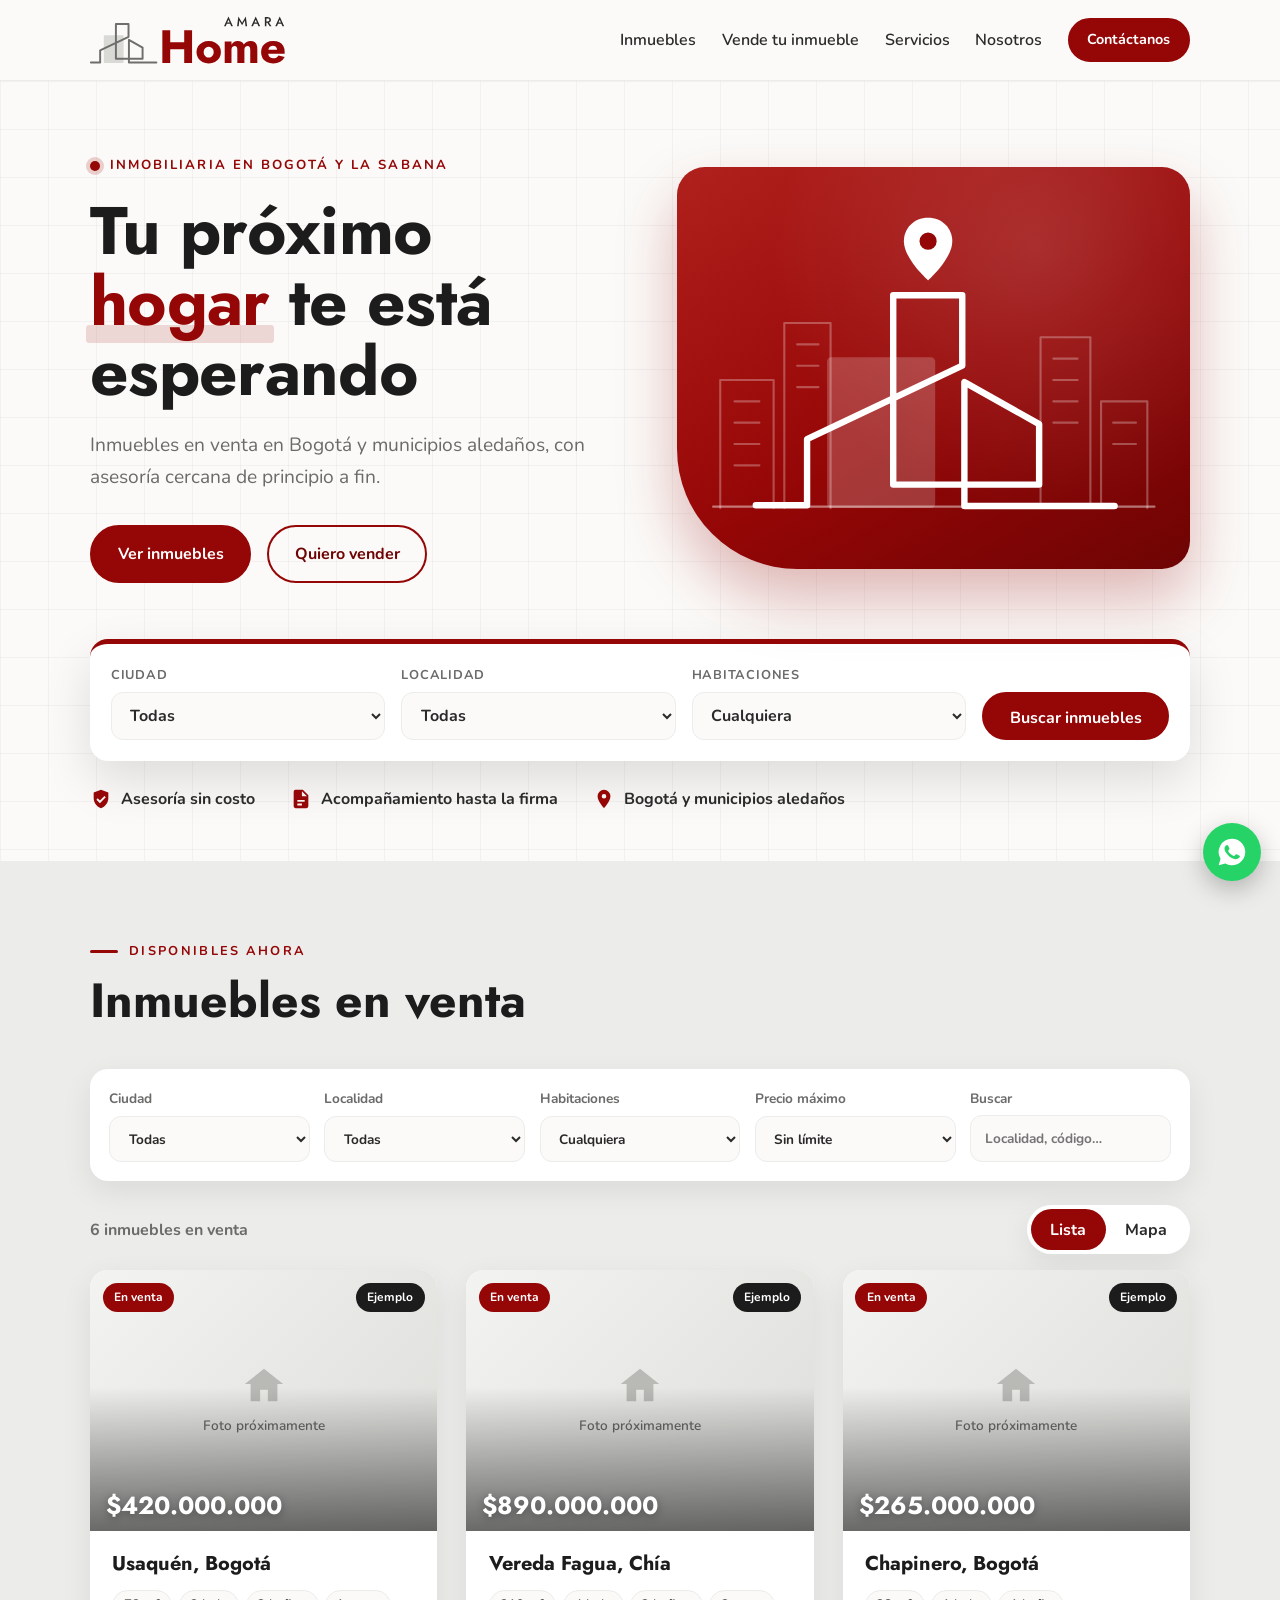
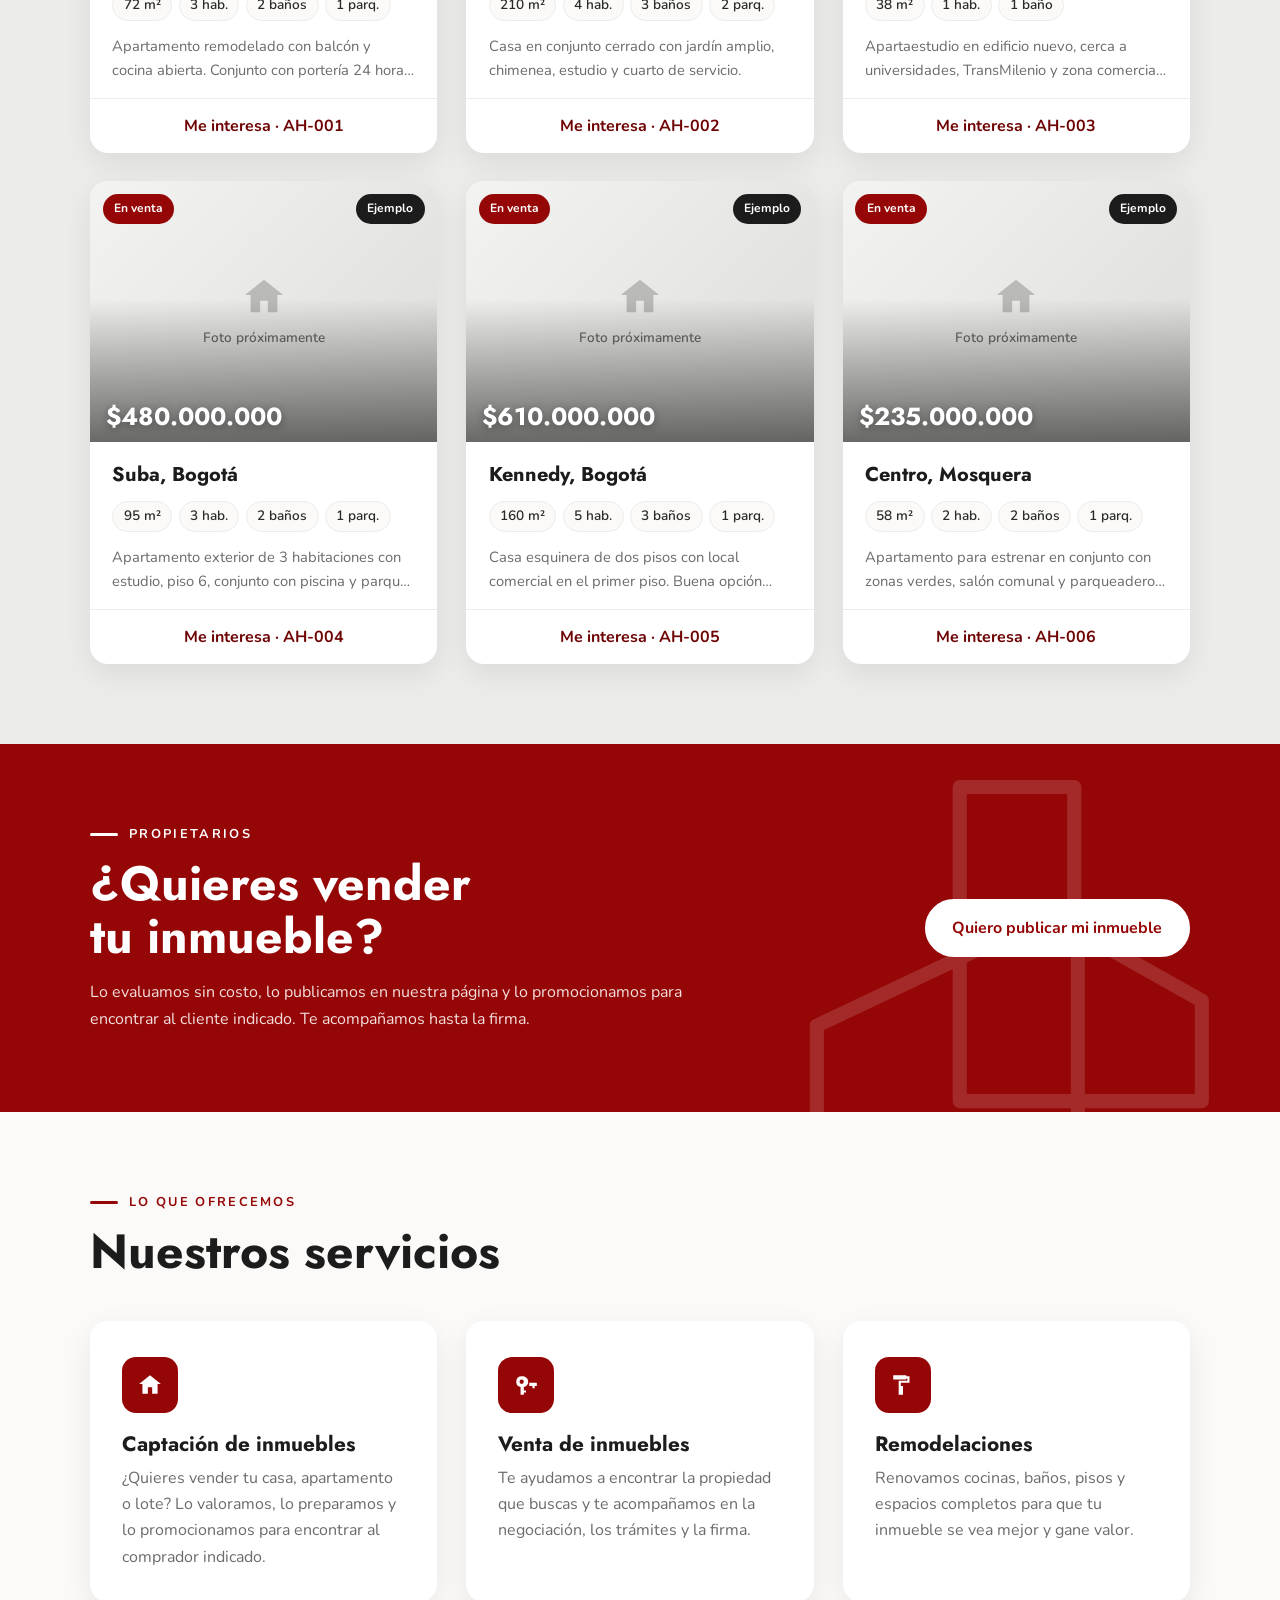
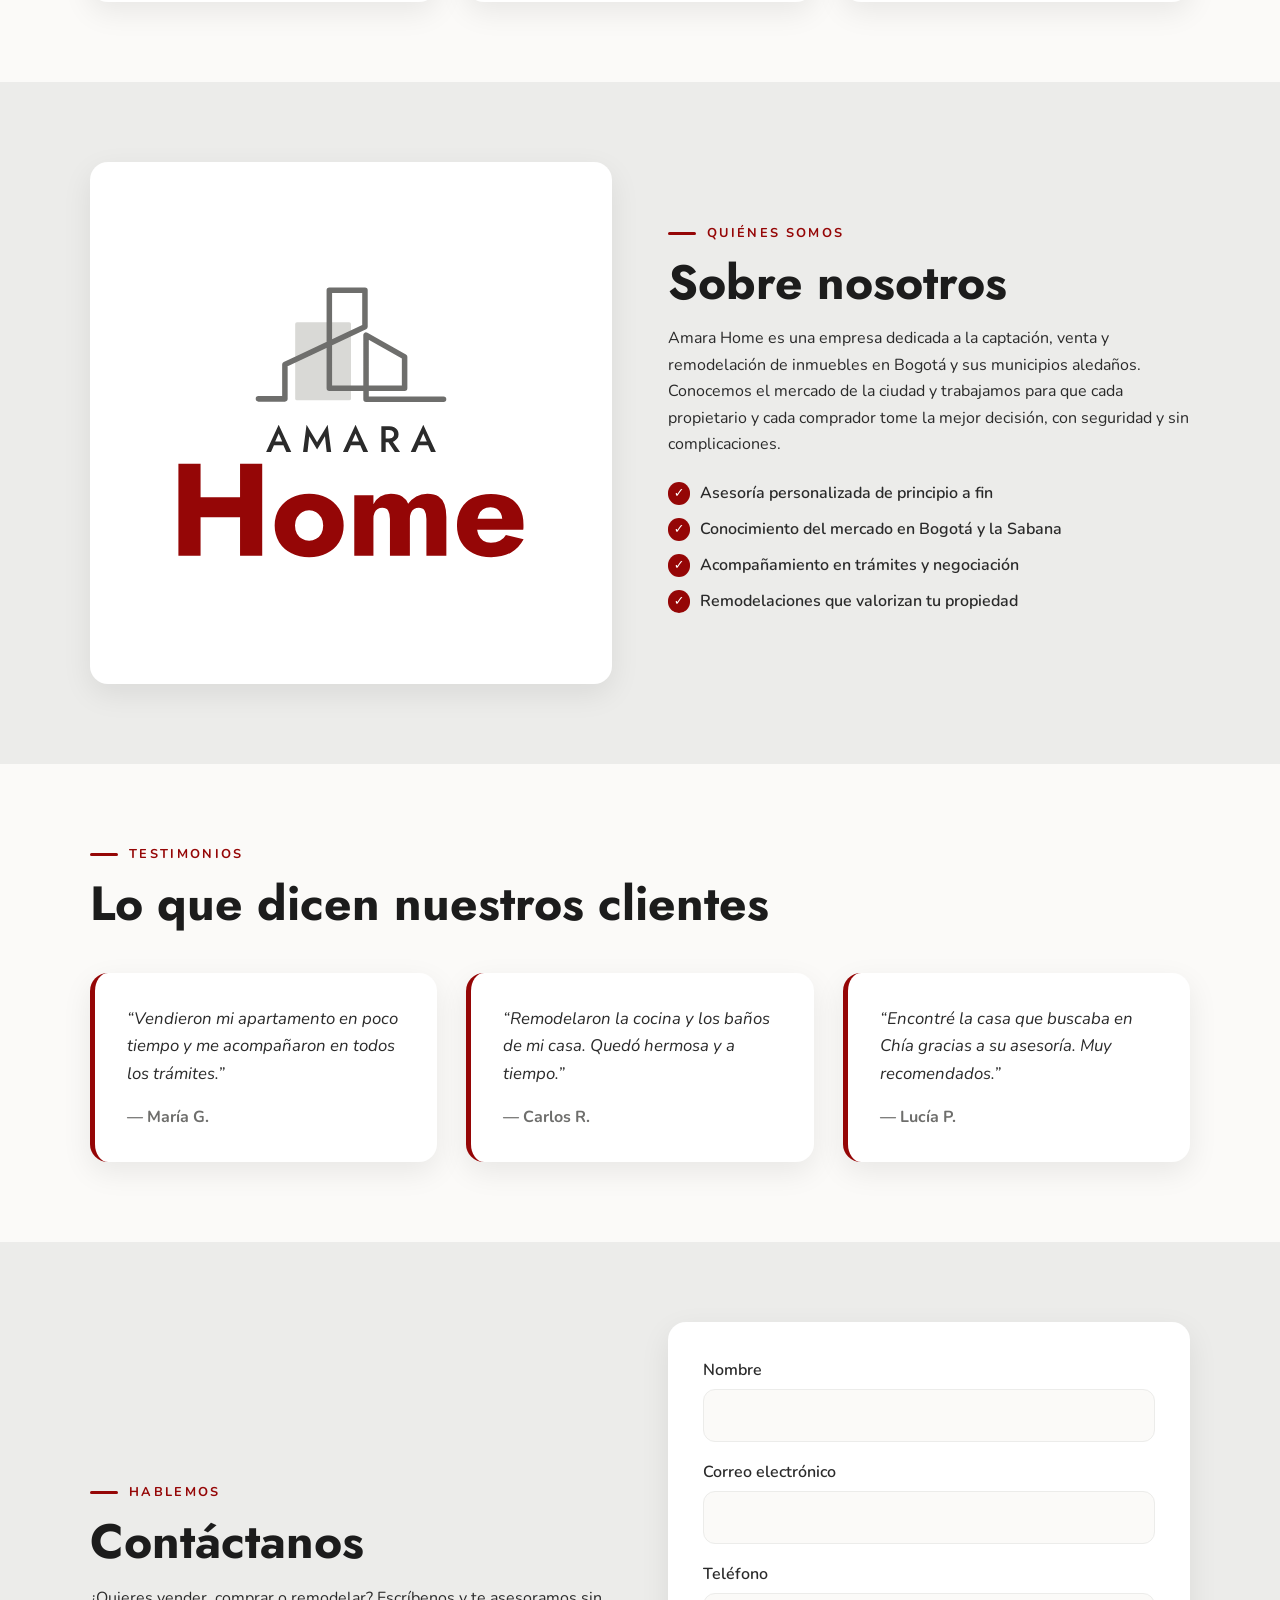
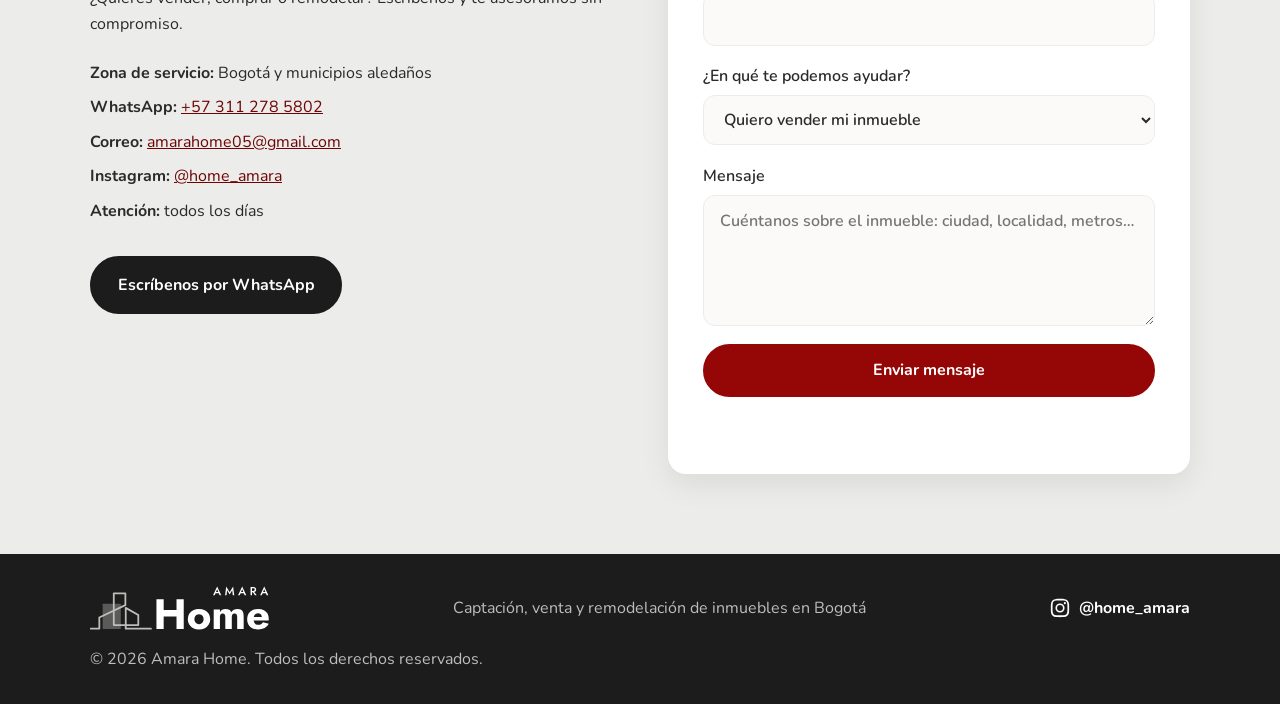
==== commit 12fd141b: "Portada clara con panel rojo de impacto Fondo claro con cuadrícula suave; la ilustración de edificio" ====
--- a/index.html
+++ b/index.html
@@ -43,8 +43,8 @@
           <h1>Tu próximo <span class="hero__mark">hogar</span> te está esperando</h1>
           <p class="hero__lead">Inmuebles en venta en Bogotá y municipios aledaños, con asesoría cercana de principio a fin.</p>
           <div class="hero__actions">
-            <a href="#inmuebles" class="btn btn--light">Ver inmuebles</a>
-            <a href="#vender" class="btn btn--ghost">Quiero vender</a>
+            <a href="#inmuebles" class="btn">Ver inmuebles</a>
+            <a href="#vender" class="btn btn--outline">Quiero vender</a>
           </div>
         </div>
         <div class="hero__art" aria-hidden="true">
@@ -159,7 +159,7 @@
     </section>
 
     <!-- ===== Servicios ===== -->
-    <section class="section section--dark" id="servicios">
+    <section class="section" id="servicios">
       <div class="container">
         <div class="section__head">
           <p class="eyebrow">Lo que ofrecemos</p>
--- a/styles.css
+++ b/styles.css
@@ -108,17 +108,14 @@
 .hero {
   position: relative;
   overflow: hidden;
-  padding: 5rem 0 3rem;
-  color: #d9d9d6;
+  padding: 4.5rem 0 3rem;
   background:
-    radial-gradient(circle at 78% 30%, rgba(149, 6, 6, .45), transparent 45%),
-    linear-gradient(rgba(255, 255, 255, .035) 1px, transparent 1px) 0 0 / 48px 48px,
-    linear-gradient(90deg, rgba(255, 255, 255, .035) 1px, transparent 1px) 0 0 / 48px 48px,
-    #161616;
+    linear-gradient(rgba(0, 0, 0, .035) 1px, transparent 1px) 0 0 / 48px 48px,
+    linear-gradient(90deg, rgba(0, 0, 0, .035) 1px, transparent 1px) 0 0 / 48px 48px,
+    var(--bg);
 }
 .hero__inner { display: grid; grid-template-columns: 1.05fr 1fr; gap: 3rem; align-items: center; }
 .hero__inner > * { min-width: 0; }
-.hero h1 { color: var(--white); }
 .hero__eyebrow {
   display: inline-flex;
   align-items: center;
@@ -127,30 +124,39 @@
   font-weight: 700;
   letter-spacing: .16em;
   text-transform: uppercase;
-  color: var(--clay-light);
+  color: var(--clay);
   margin-bottom: 1.2rem;
 }
-.hero__eyebrow::before { content: ""; width: 10px; height: 10px; border-radius: 50%; background: var(--clay); box-shadow: 0 0 0 4px rgba(149, 6, 6, .35); }
-.hero__mark { position: relative; white-space: nowrap; color: var(--white); }
+.hero__eyebrow::before { content: ""; width: 10px; height: 10px; border-radius: 50%; background: var(--clay); box-shadow: 0 0 0 4px rgba(149, 6, 6, .18); }
+.hero h1 { position: relative; z-index: 0; }
+.hero__mark { position: relative; white-space: nowrap; color: var(--clay); }
 .hero__mark::after {
   content: "";
   position: absolute;
-  left: -.08em;
-  right: -.08em;
-  bottom: .12em;
-  height: .3em;
-  background: var(--clay);
+  left: -.06em;
+  right: -.06em;
+  bottom: .1em;
+  height: .26em;
+  background: rgba(149, 6, 6, .14);
   z-index: -1;
   border-radius: 3px;
 }
-.hero h1 { position: relative; z-index: 0; }
-.hero__lead { font-size: 1.2rem; color: #bdbdbb; margin: 1.4rem 0 2rem; max-width: 34rem; }
+.hero__lead { font-size: 1.2rem; color: var(--muted); margin: 1.4rem 0 2rem; max-width: 34rem; }
 .hero__actions { display: flex; gap: 1rem; flex-wrap: wrap; }
+.hero__art {
+  position: relative;
+  background:
+    radial-gradient(circle at 70% 20%, rgba(255, 255, 255, .14), transparent 55%),
+    linear-gradient(150deg, #b0201c, var(--clay) 55%, var(--clay-dark));
+  border-radius: 28px 28px 28px 120px;
+  padding: 2.2rem 1.8rem 1.6rem;
+  box-shadow: 0 30px 60px rgba(149, 6, 6, .28);
+}
 .hero__art svg { width: 100%; height: auto; display: block; overflow: visible; }
-.hero__city { stroke: rgba(255, 255, 255, .16); stroke-width: 3; }
-.hero__block { fill: var(--clay); }
+.hero__city { stroke: rgba(255, 255, 255, .28); stroke-width: 3; }
+.hero__block { fill: rgba(255, 255, 255, .2); }
 .hero__lines { stroke: var(--white); stroke-width: 9; }
-.hero__ground { stroke: rgba(255, 255, 255, .3); stroke-width: 3; }
+.hero__ground { stroke: rgba(255, 255, 255, .45); stroke-width: 3; }
 .hero__pin path { fill: var(--white); }
 .hero__pin circle { fill: var(--clay); }
 .hero__pin { animation: flotar 3.2s ease-in-out infinite; }
@@ -163,10 +169,10 @@
   gap: .8rem 2.2rem;
   margin-top: 1.6rem;
   font-weight: 700;
-  color: #d9d9d6;
+  color: var(--text);
 }
 .hero__trust li { display: flex; align-items: center; gap: .55rem; }
-.hero__trust svg { width: 22px; height: 22px; fill: var(--clay-light); flex-shrink: 0; }
+.hero__trust svg { width: 22px; height: 22px; fill: var(--clay); flex-shrink: 0; }
 
 /* ===== Secciones ===== */
 .section { padding: 5rem 0; }
@@ -225,13 +231,15 @@
 .card__icon {
   width: 56px;
   height: 56px;
-  border-radius: 50%;
-  background: var(--gray-light);
+  border-radius: 14px;
+  background: var(--clay);
   display: grid;
   place-items: center;
   margin-bottom: 1.2rem;
 }
-.card__icon svg { width: 26px; height: 26px; fill: var(--clay); }
+.card__icon svg { width: 26px; height: 26px; fill: var(--white); }
+.card { border-top: 4px solid transparent; }
+.card:hover { border-top-color: var(--clay); }
 
 /* ===== Buscador de la portada ===== */
 .search {
@@ -243,7 +251,7 @@
   padding: 1.3rem;
   margin-top: 3.5rem;
   border-radius: var(--radius);
-  box-shadow: 0 24px 60px rgba(0, 0, 0, .4);
+  box-shadow: 0 20px 50px rgba(0, 0, 0, .12);
   border-top: 5px solid var(--clay);
 }
 .search__field { display: grid; gap: .35rem; font-size: .8rem; font-weight: 700; letter-spacing: .06em; text-transform: uppercase; color: var(--muted); }
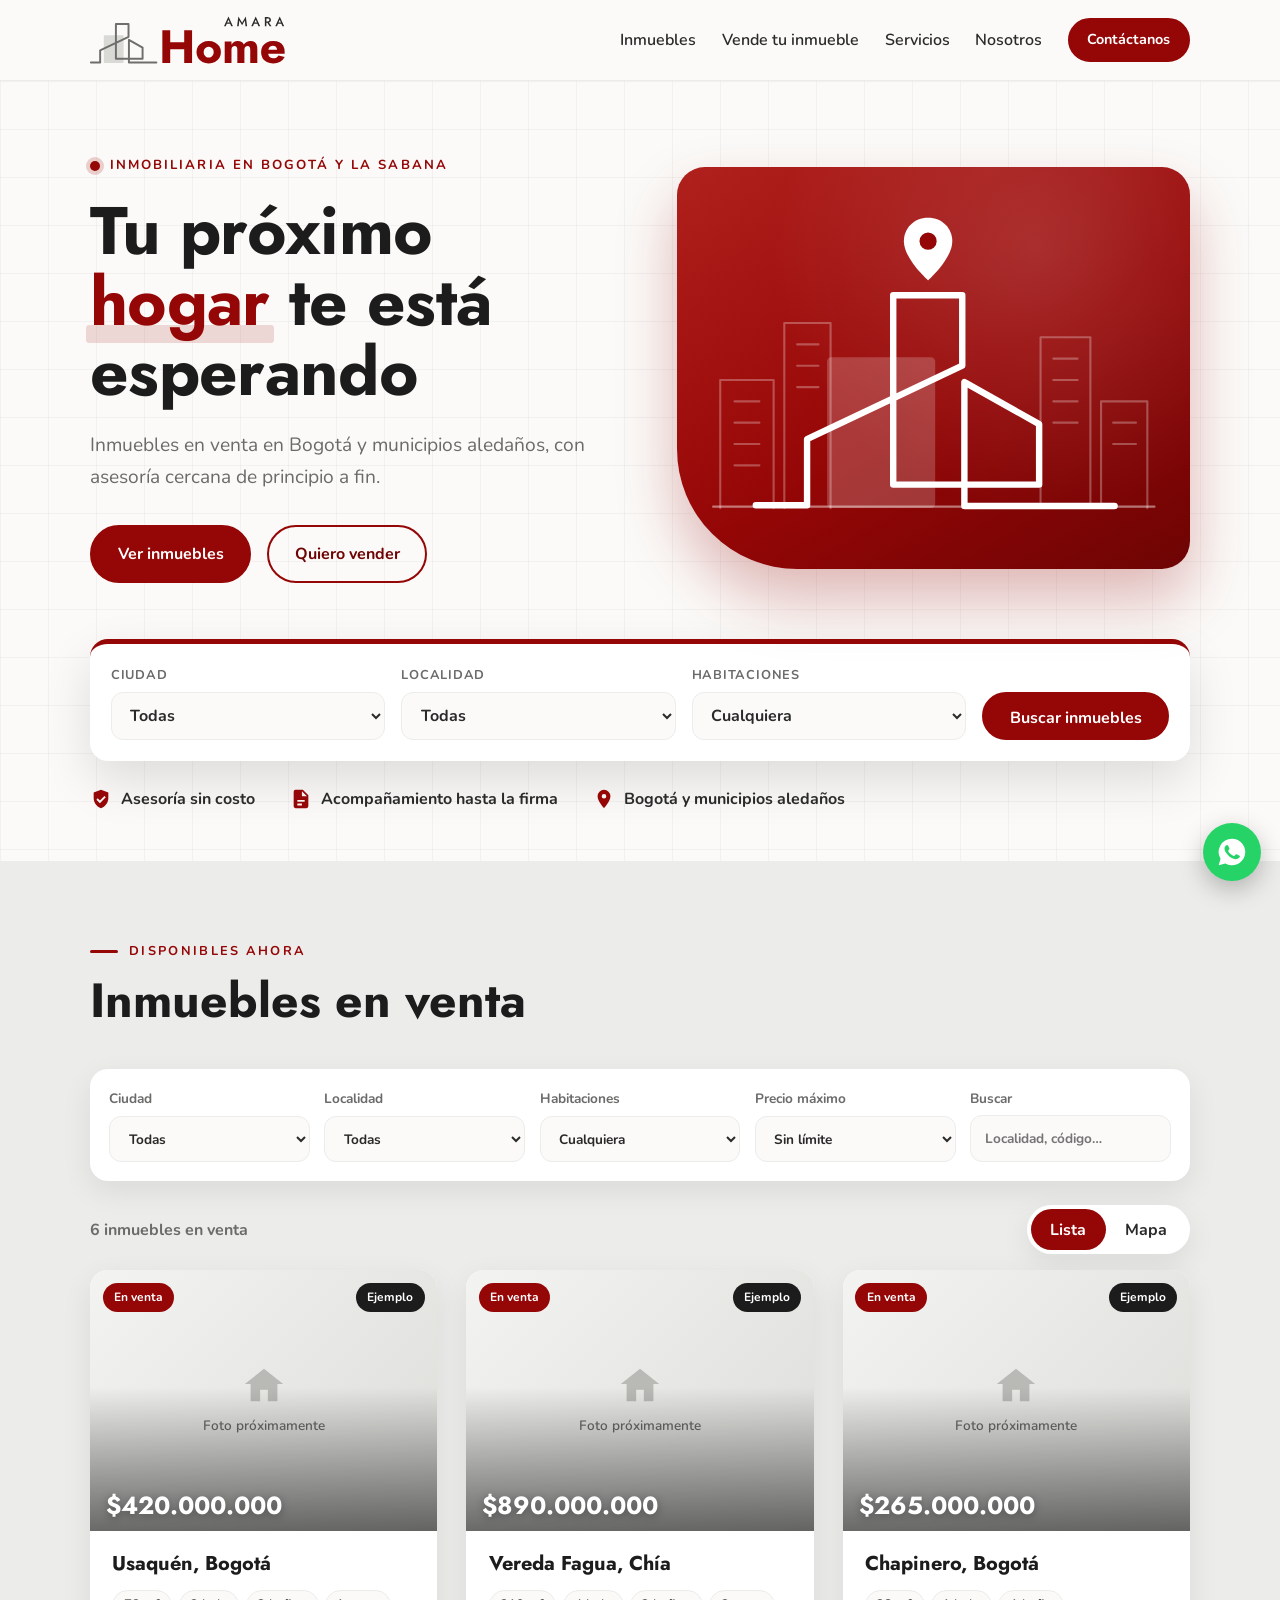
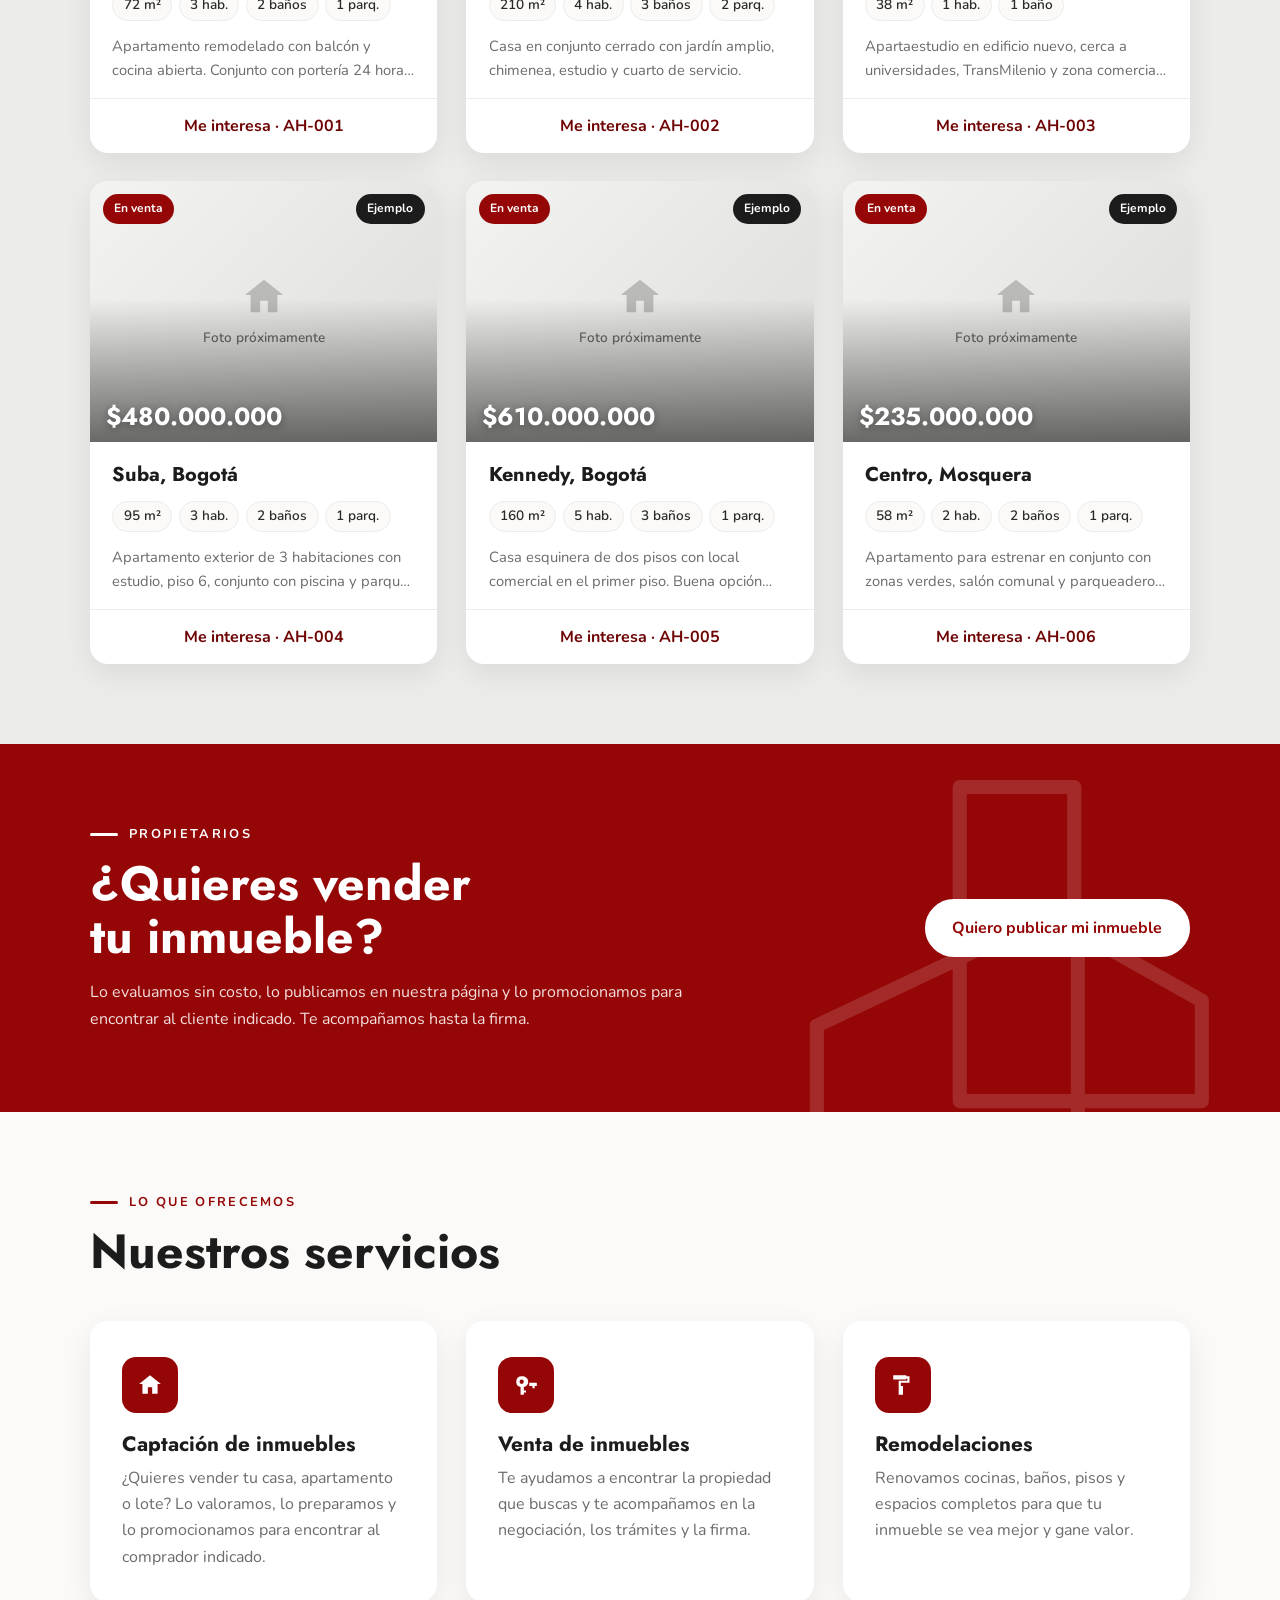
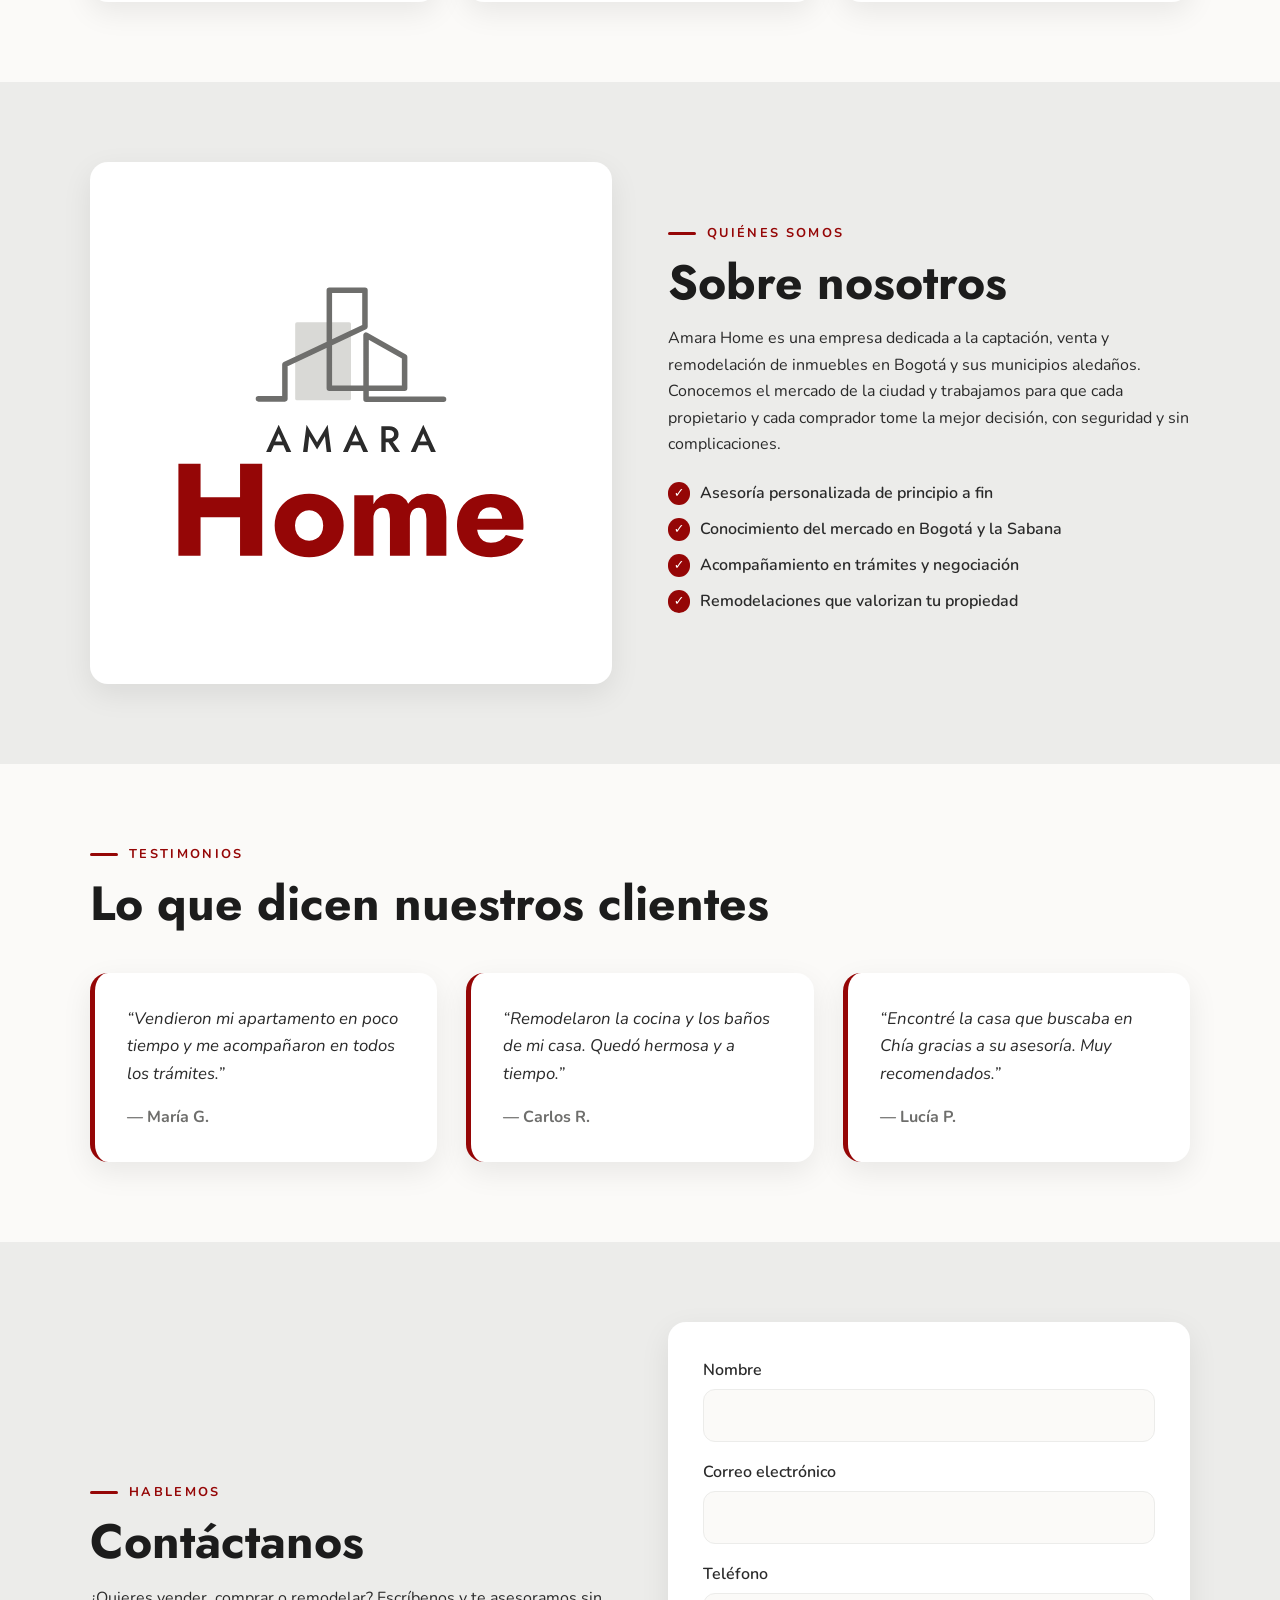
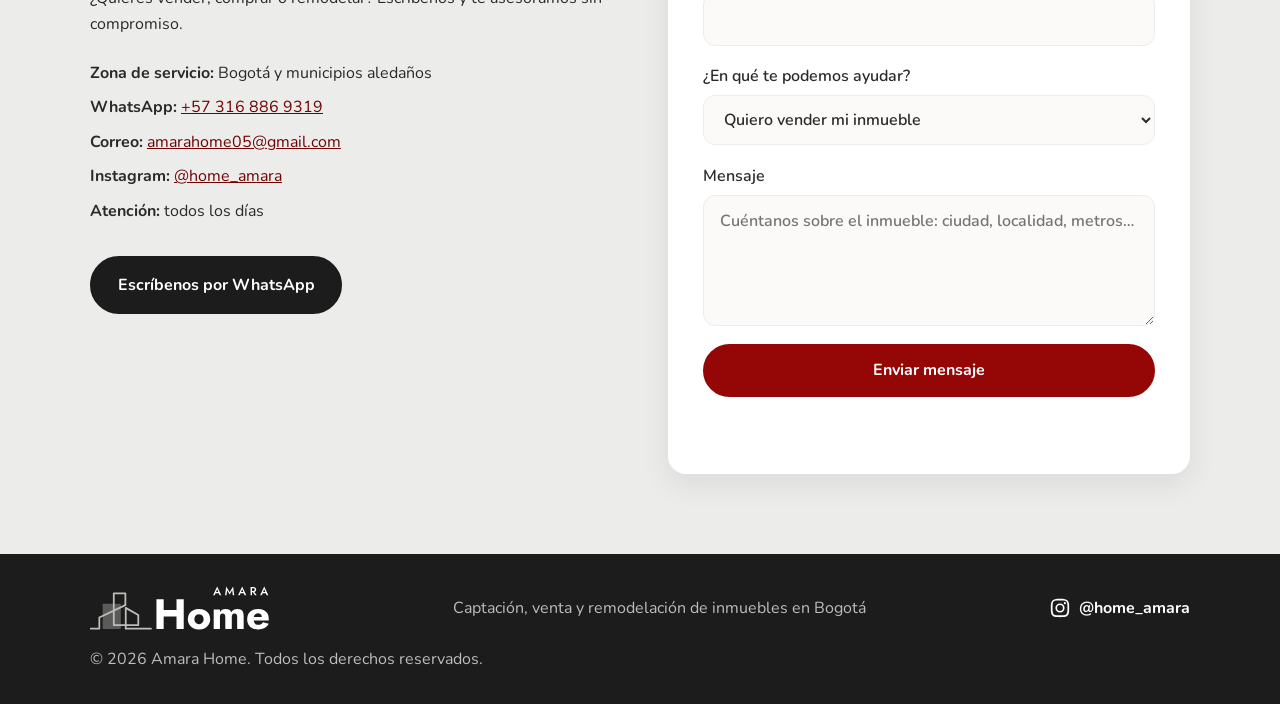
==== commit 1fffe337: "Cambiar el WhatsApp de Amara Home al número nuevo (+57 316 886 9319) Actualiza la página, el manual " ====
--- a/index.html
+++ b/index.html
@@ -242,12 +242,12 @@
           <p>¿Quieres vender, comprar o remodelar? Escríbenos y te asesoramos sin compromiso.</p>
           <ul class="contact-list">
             <li><strong>Zona de servicio:</strong> Bogotá y municipios aledaños</li>
-            <li><strong>WhatsApp:</strong> <a href="https://wa.me/573112785802" data-whatsapp target="_blank" rel="noopener">+57 311 278 5802</a></li>
+            <li><strong>WhatsApp:</strong> <a href="https://wa.me/573168869319" data-whatsapp target="_blank" rel="noopener">+57 316 886 9319</a></li>
             <li><strong>Correo:</strong> <a href="mailto:amarahome05@gmail.com">amarahome05@gmail.com</a></li>
             <li><strong>Instagram:</strong> <a href="https://www.instagram.com/home_amara/" target="_blank" rel="noopener">@home_amara</a></li>
             <li><strong>Atención:</strong> todos los días</li>
           </ul>
-          <a class="btn btn--whatsapp" data-whatsapp href="https://wa.me/573112785802" target="_blank" rel="noopener">Escríbenos por WhatsApp</a>
+          <a class="btn btn--whatsapp" data-whatsapp href="https://wa.me/573168869319" target="_blank" rel="noopener">Escríbenos por WhatsApp</a>
         </div>
         <form class="form" id="contact-form">
           <label>Nombre
@@ -269,6 +269,9 @@
           </label>
           <label>Mensaje
             <textarea name="mensaje" rows="4" placeholder="Cuéntanos sobre el inmueble: ciudad, localidad, metros…" required></textarea>
+          </label>
+          <label class="form__trampa" aria-hidden="true">No llenar
+            <input type="text" name="sitio_web" tabindex="-1" autocomplete="off">
           </label>
           <button type="submit" class="btn">Enviar mensaje</button>
           <p class="form__note" id="form-note" role="status"></p>
@@ -288,7 +291,7 @@
   </footer>
 
   <!-- ===== Botón flotante de WhatsApp ===== -->
-  <a class="wa-float" data-whatsapp href="https://wa.me/573112785802" target="_blank" rel="noopener" aria-label="Escríbenos por WhatsApp">
+  <a class="wa-float" data-whatsapp href="https://wa.me/573168869319" target="_blank" rel="noopener" aria-label="Escríbenos por WhatsApp">
     <svg viewBox="0 0 24 24" aria-hidden="true"><path d="M12 2a10 10 0 0 0-8.6 15.1L2 22l5-1.3A10 10 0 1 0 12 2zm5.3 14.1c-.2.6-1.3 1.2-1.8 1.2-.5.1-1 .2-3.3-.7-2.8-1.1-4.6-4-4.7-4.2-.1-.2-1.1-1.5-1.1-2.9s.7-2 1-2.3c.2-.3.5-.3.7-.3h.5c.2 0 .4 0 .6.5l.8 2c.1.2.1.4 0 .5l-.3.5-.4.4c-.1.1-.3.3-.1.6.2.3.8 1.3 1.7 2.1 1.2 1 2.1 1.3 2.4 1.5.3.1.5.1.6-.1l.9-1.1c.2-.3.4-.2.6-.1l1.9.9c.3.1.5.2.5.3.1.2.1.7-.1 1.3z"/></svg>
   </a>
 
--- a/styles.css
+++ b/styles.css
@@ -535,6 +535,7 @@
 }
 .form input:focus, .form textarea:focus, .form select:focus { outline: none; border-color: var(--clay); }
 .form__note { color: var(--gray); font-weight: 600; min-height: 1.5em; }
+.form__trampa { position: absolute; left: -9999px; width: 1px; height: 1px; overflow: hidden; }
 
 /* ===== Pie ===== */
 .footer { background: var(--black); color: #bdbdbb; padding: 2rem 0; }
